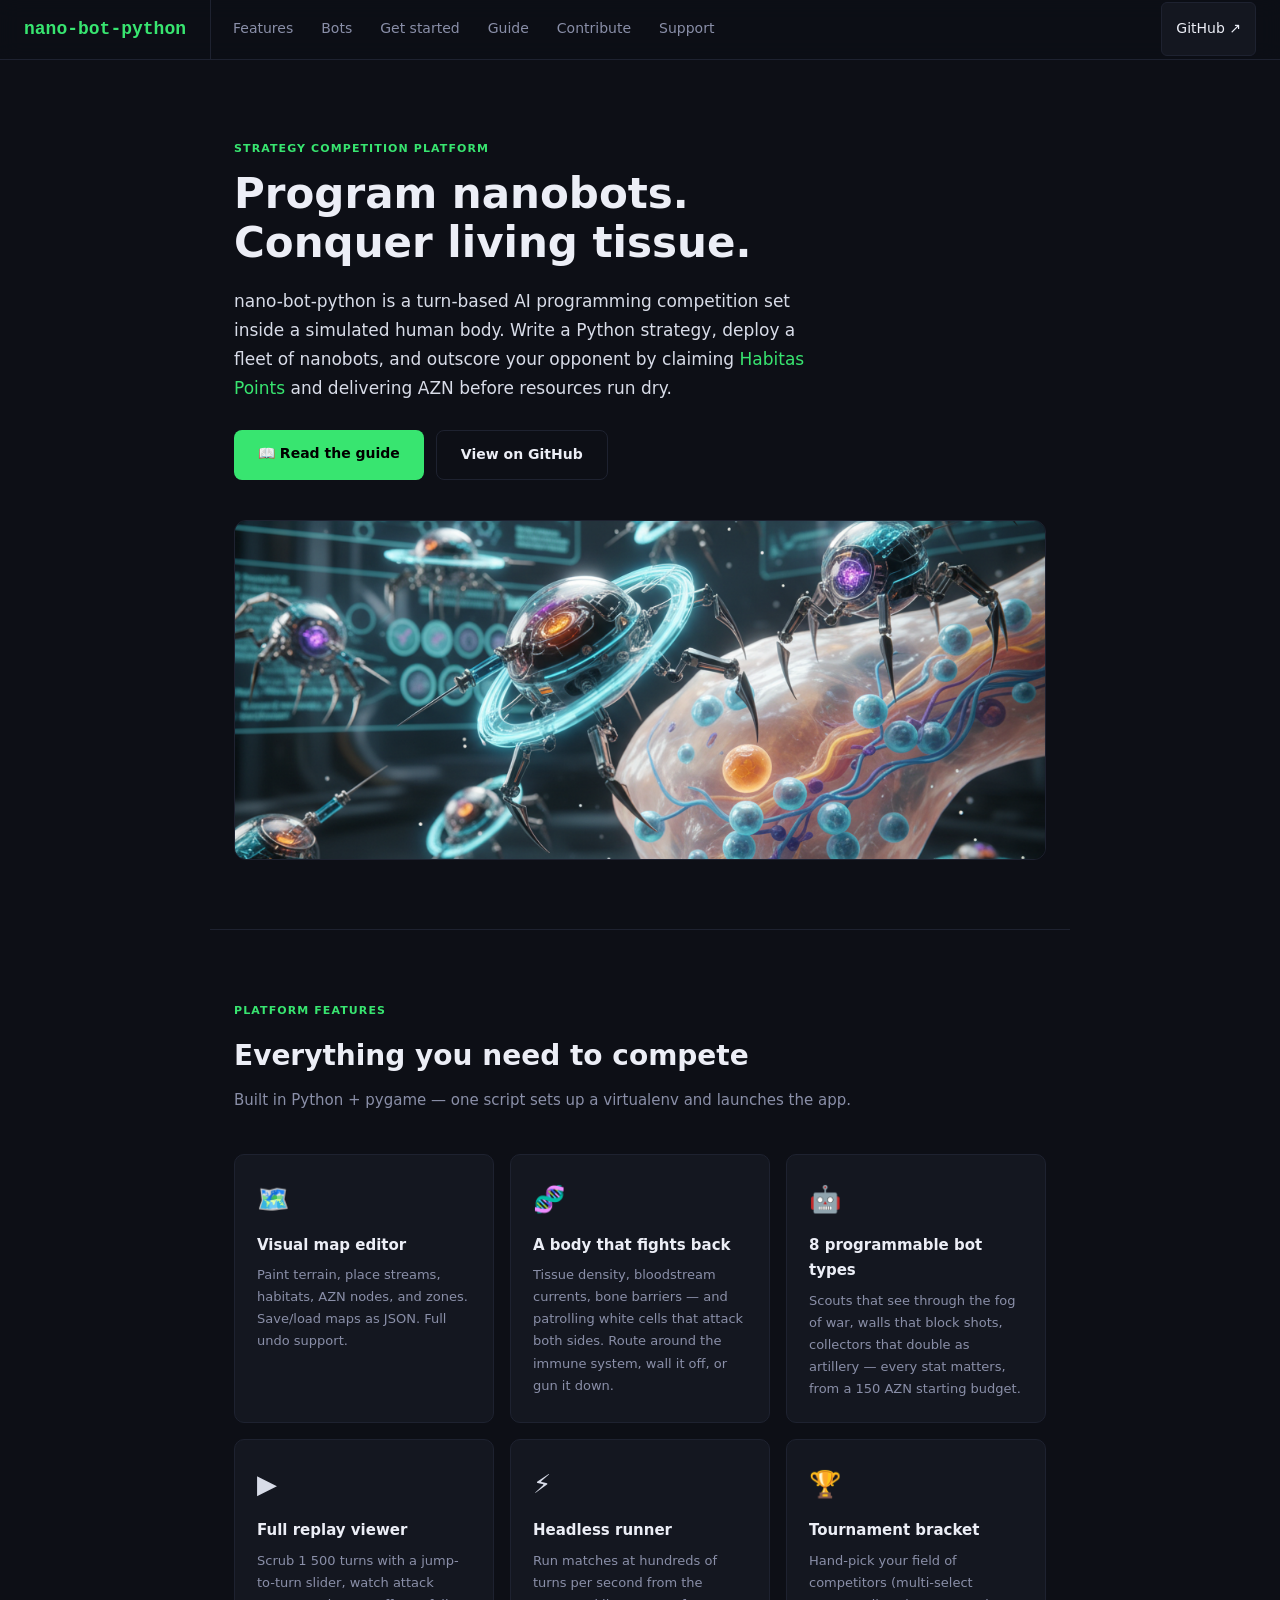
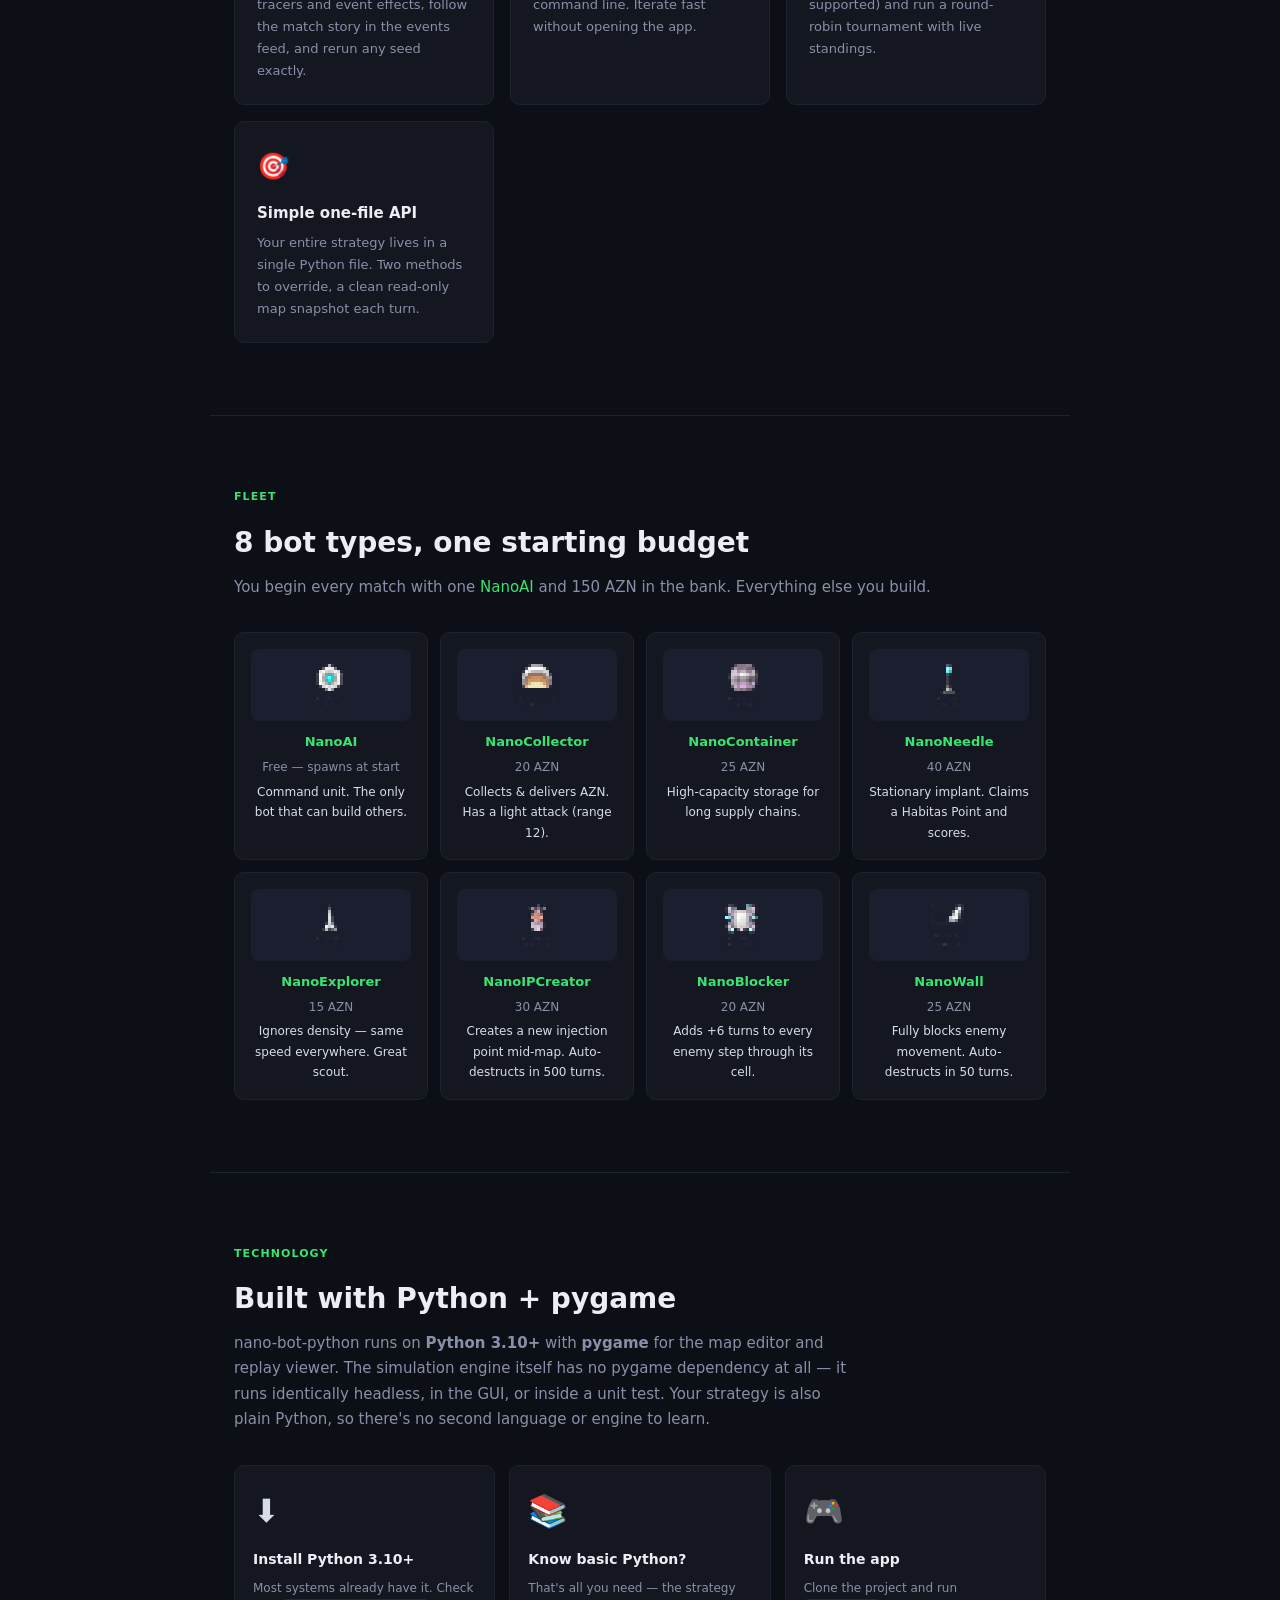
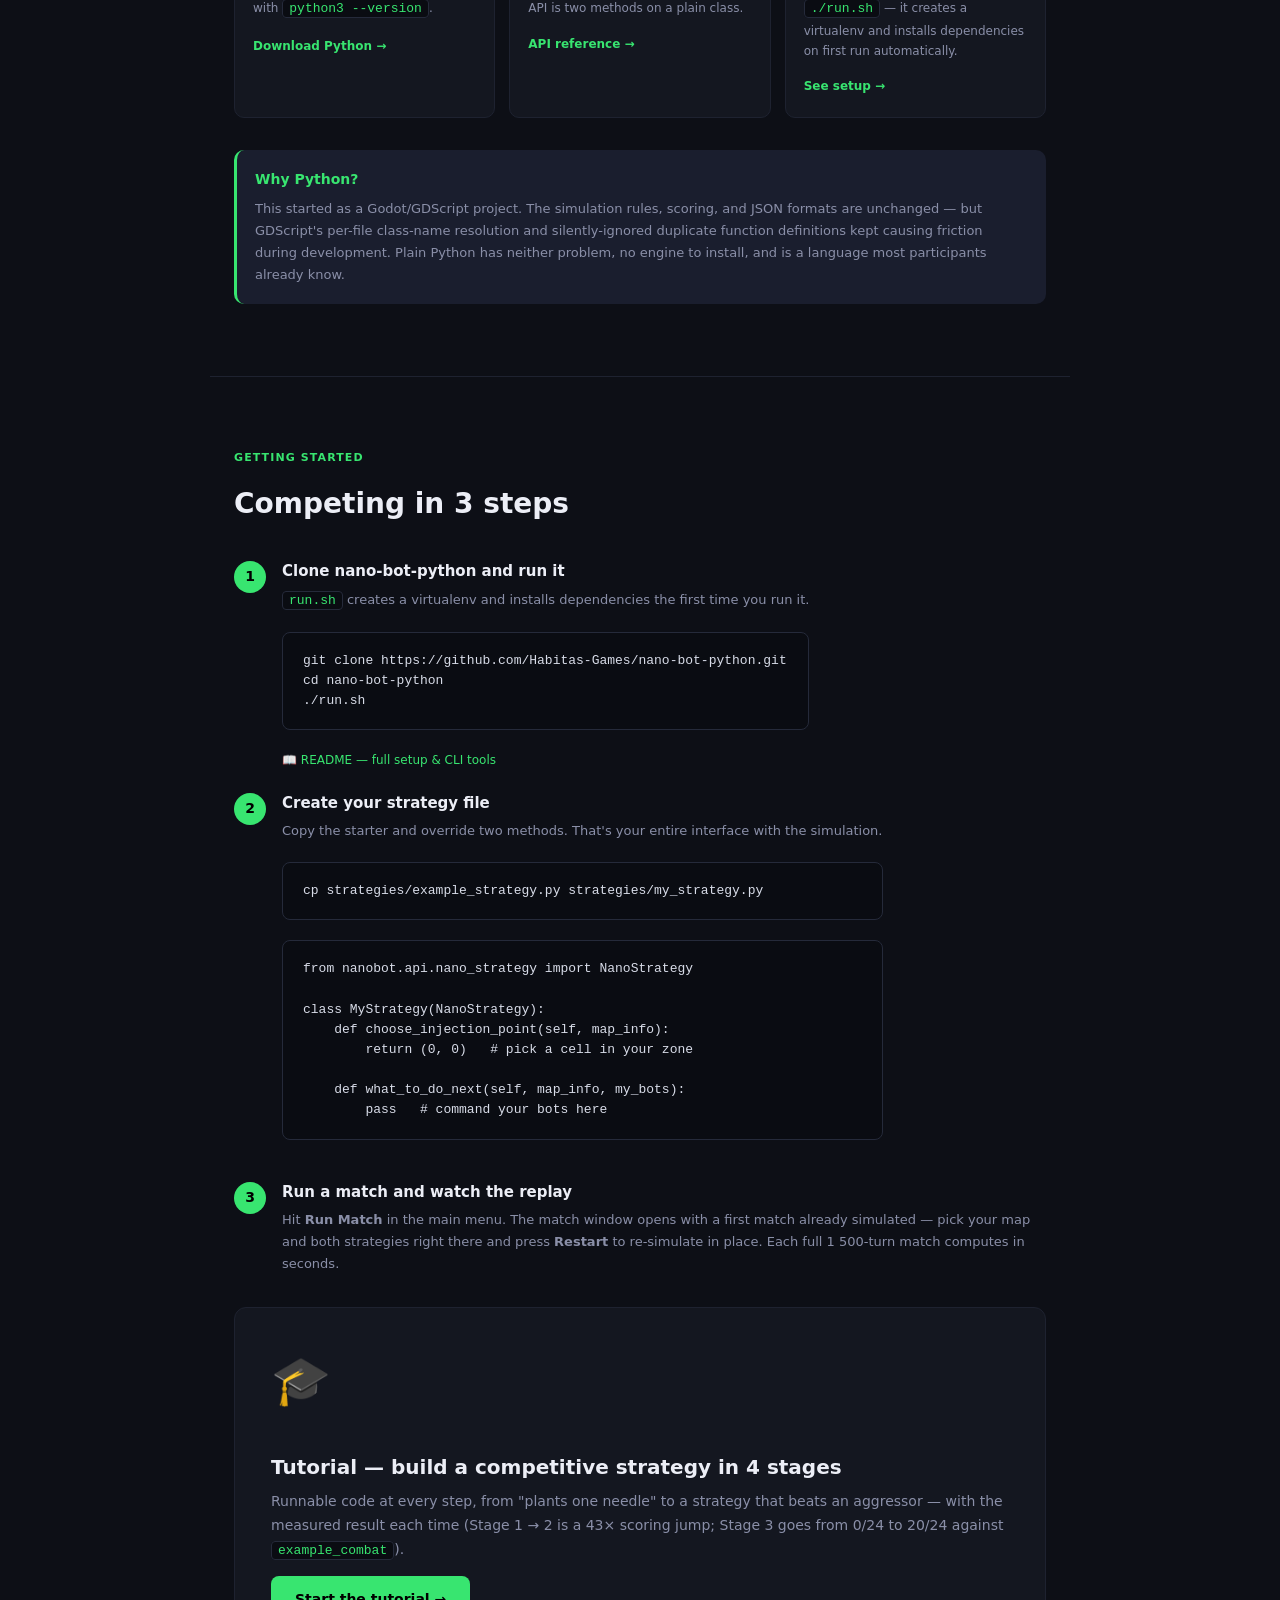
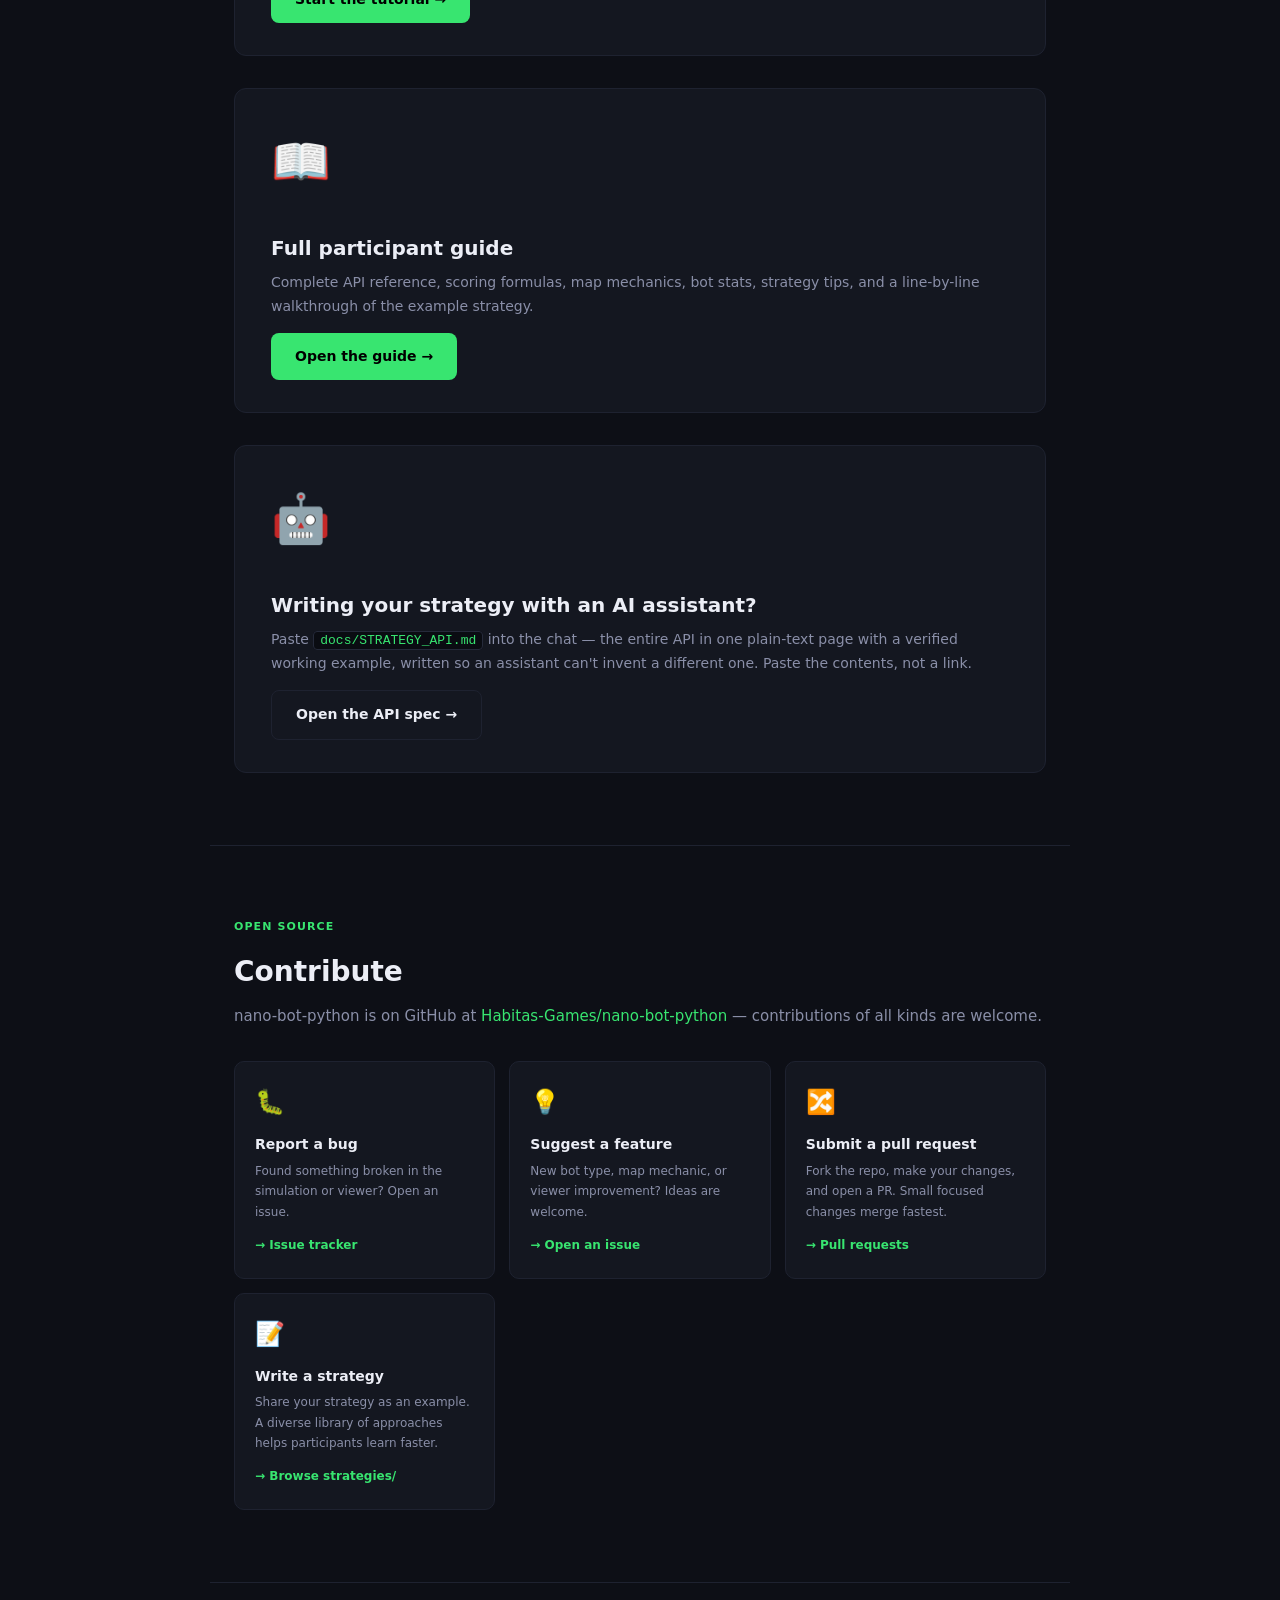
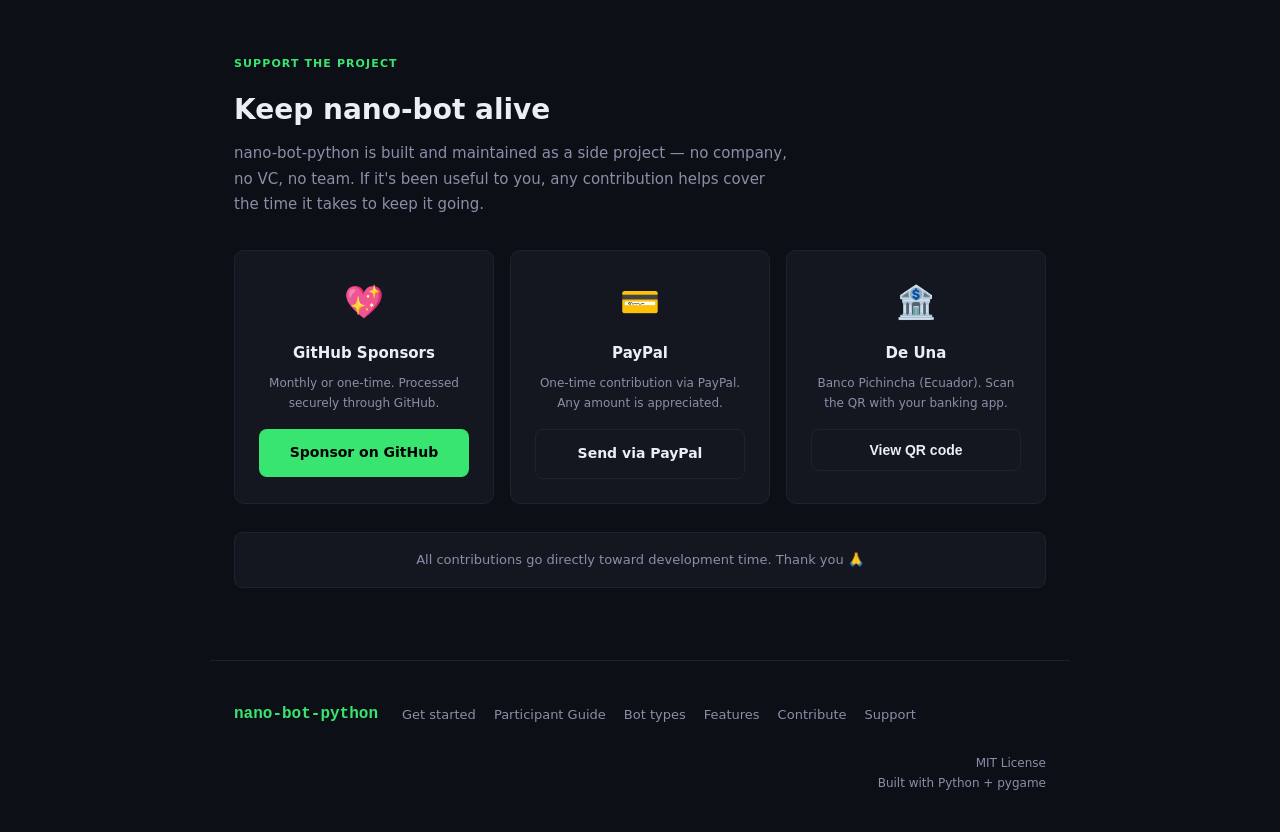
==== index.html @ 56a9a1f3 "v0.0.29: add a verified 4-stage tutorial; fix stale and missing documentation Added docs/TUTORIAL.md" ====
<!DOCTYPE html>
<html lang="en">
<head>
<meta charset="UTF-8">
<meta name="viewport" content="width=device-width, initial-scale=1.0">
<title>nano-bot-python — Nanobot Strategy Competition Platform</title>
<style>
  :root {
    --bg:      #0d0f16;
    --surface: #141720;
    --surface2:#1a1e2e;
    --border:  #1e2230;
    --accent:  #38e570;
    --accent2: #407fff;
    --red:     #ff4d40;
    --gold:    #ffd91a;
    --muted:   #8a8fa8;
    --text:    #d8dce8;
    --heading: #eceef6;
  }

  * { box-sizing: border-box; margin: 0; padding: 0; }

  body {
    font-family: "Segoe UI", system-ui, sans-serif;
    background: var(--bg);
    color: var(--text);
    line-height: 1.7;
    font-size: 15px;
  }

  a { color: var(--accent); text-decoration: none; }
  a:hover { text-decoration: underline; }

  /* ── nav ── */
  nav {
    position: sticky; top: 0; z-index: 100;
    background: rgba(13,15,22,.92);
    backdrop-filter: blur(10px);
    border-bottom: 1px solid var(--border);
    padding: 0 24px;
    display: flex; align-items: center; gap: 0;
  }
  .nav-logo {
    font-family: monospace; font-size: 18px; font-weight: 700;
    color: var(--accent); padding: 14px 24px 14px 0;
    margin-right: 8px; border-right: 1px solid var(--border);
    flex-shrink: 0;
  }
  .nav-links {
    display: flex; align-items: center; gap: 0; flex: 1; flex-wrap: wrap;
  }
  .nav-links a {
    color: var(--muted); font-size: 14px; padding: 14px 14px;
    transition: color .15s;
  }
  .nav-links a:hover { color: var(--heading); text-decoration: none; }
  .nav-gh {
    margin-left: auto;
    background: var(--surface); border: 1px solid var(--border);
    border-radius: 6px; padding: 6px 14px; font-size: 13px;
    color: var(--heading) !important;
    display: flex; align-items: center; gap: 6px;
  }
  .nav-gh:hover { border-color: var(--accent) !important; text-decoration: none !important; }

  /* ── sections ── */
  section { max-width: 860px; margin: 0 auto; padding: 72px 24px; }
  section + section { border-top: 1px solid var(--border); }

  h1 { font-size: 42px; font-weight: 800; line-height: 1.15; color: var(--heading); margin-bottom: 20px; }
  h2 { font-size: 28px; font-weight: 700; color: var(--heading); margin-bottom: 8px; }
  h3 { font-size: 17px; font-weight: 600; color: var(--heading); margin-bottom: 8px; }
  p  { margin-bottom: 14px; color: var(--text); }

  .accent { color: var(--accent); }
  .muted  { color: var(--muted); font-size: 13px; }
  .section-label {
    font-size: 11px; font-weight: 700; text-transform: uppercase;
    letter-spacing: .1em; color: var(--accent); margin-bottom: 12px;
  }

  /* ── hero ── */
  #hero { padding-top: 80px; padding-bottom: 60px; }
  #hero img.hero-img {
    width: 100%; border-radius: 12px; margin: 40px 0 0;
    border: 1px solid var(--border);
    max-height: 340px; object-fit: cover; object-position: center 50%;
  }
  .btn-row { display: flex; gap: 12px; flex-wrap: wrap; margin-top: 28px; }
  .btn {
    display: inline-block; padding: 12px 24px; border-radius: 8px;
    font-size: 14px; font-weight: 600; cursor: pointer; transition: opacity .15s;
    border: none;
  }
  .btn:hover { opacity: .85; text-decoration: none; }
  .btn-primary { background: var(--accent); color: #000; }
  .btn-secondary {
    background: transparent; color: var(--heading);
    border: 1px solid var(--border);
  }
  .btn-secondary:hover { border-color: var(--accent); }
  .btn-disabled {
    background: transparent; color: var(--muted);
    border: 1px solid var(--border); cursor: default;
  }
  .btn-disabled:hover { opacity: 1; }

  /* ── features ── */
  .feature-grid {
    display: grid;
    grid-template-columns: repeat(auto-fill, minmax(240px, 1fr));
    gap: 16px; margin-top: 40px;
  }
  .feature-card {
    background: var(--surface); border: 1px solid var(--border);
    border-radius: 10px; padding: 22px;
  }
  .feature-card .icon { font-size: 26px; margin-bottom: 12px; }
  .feature-card h3 { font-size: 15px; margin-bottom: 6px; }
  .feature-card p { font-size: 13px; color: var(--muted); margin: 0; }

  /* ── bots ── */
  .bot-grid {
    display: grid;
    grid-template-columns: repeat(auto-fill, minmax(180px, 1fr));
    gap: 12px; margin-top: 32px;
  }
  .bot-card {
    background: var(--surface); border: 1px solid var(--border);
    border-radius: 10px; padding: 16px; text-align: center;
  }
  .bot-card .sprite-bg {
    background: var(--surface2); border-radius: 8px;
    padding: 12px; margin-bottom: 10px;
    display: flex; align-items: center; justify-content: center;
  }
  .bot-card .sprite-bg img {
    image-rendering: pixelated; image-rendering: crisp-edges;
    width: 48px; height: 48px;
  }
  .bot-card h4 { font-size: 13px; color: var(--accent); margin-bottom: 4px; }
  .bot-card .cost { font-size: 12px; color: var(--muted); }
  .bot-card .role { font-size: 12px; color: var(--text); margin-top: 4px; }

  /* ── getting started ── */
  .steps { display: flex; flex-direction: column; gap: 20px; margin-top: 32px; }
  .step-row { display: flex; gap: 16px; align-items: flex-start; }
  .step-num {
    width: 32px; height: 32px; border-radius: 50%;
    background: var(--accent); color: #000;
    font-weight: 800; font-size: 14px;
    display: flex; align-items: center; justify-content: center;
    flex-shrink: 0; margin-top: 2px;
  }
  .step-body h3 { font-size: 15px; margin-bottom: 4px; }
  .step-body p  { font-size: 13px; color: var(--muted); margin: 0; }

  pre {
    background: #0a0c12; border: 1px solid #252a3a; border-radius: 8px;
    padding: 18px 20px; overflow-x: auto; margin: 20px 0;
    font-family: "Cascadia Code", "Fira Code", monospace; font-size: 13px;
    line-height: 1.55; color: var(--text);
  }
  code {
    font-family: "Cascadia Code", "Fira Code", monospace; font-size: 13px;
    background: #0a0c12; border: 1px solid #252a3a; border-radius: 4px;
    padding: 1px 6px; color: var(--accent);
  }

  /* ── guide callout ── */
  .guide-box {
    background: var(--surface); border: 1px solid var(--border);
    border-radius: 12px; padding: 32px 36px;
    display: flex; align-items: center; gap: 28px; margin-top: 32px;
    flex-wrap: wrap;
  }
  .guide-box .guide-icon { font-size: 48px; flex-shrink: 0; }
  .guide-box h3 { font-size: 20px; margin-bottom: 6px; }
  .guide-box p  { font-size: 14px; color: var(--muted); margin: 0 0 14px; }

  /* ── contribute ── */
  .contrib-grid {
    display: grid;
    grid-template-columns: repeat(auto-fill, minmax(200px, 1fr));
    gap: 14px; margin-top: 32px;
  }
  .contrib-card {
    background: var(--surface); border: 1px solid var(--border);
    border-radius: 10px; padding: 20px;
  }
  .contrib-card .icon { font-size: 24px; margin-bottom: 10px; }
  .contrib-card h3 { font-size: 14px; margin-bottom: 4px; }
  .contrib-card p  { font-size: 12px; color: var(--muted); margin: 0 0 10px; }
  .contrib-card a, .contrib-card span.soon  { font-size: 12px; font-weight: 600; }
  .contrib-card span.soon { color: var(--muted); font-weight: 400; font-style: italic; }

  /* ── support ── */
  .support-grid {
    display: grid;
    grid-template-columns: repeat(auto-fill, minmax(220px, 1fr));
    gap: 16px; margin-top: 32px;
  }
  .support-card {
    background: var(--surface); border: 1px solid var(--border);
    border-radius: 10px; padding: 24px; text-align: center;
  }
  .support-card .icon { font-size: 32px; margin-bottom: 12px; }
  .support-card h3 { font-size: 15px; margin-bottom: 6px; }
  .support-card p  { font-size: 12px; color: var(--muted); margin: 0 0 16px; }
  .support-card .btn { width: 100%; text-align: center; display: block; }
  .support-note {
    margin-top: 28px; padding: 16px 20px;
    background: var(--surface); border-radius: 8px; border: 1px solid var(--border);
    font-size: 13px; color: var(--muted); text-align: center;
  }

  /* ── modal ── */
  .modal {
    display: none; position: fixed; z-index: 1000;
    left: 0; top: 0; width: 100%; height: 100%;
    background-color: rgba(0, 0, 0, 0.7);
  }
  .modal.active { display: flex; align-items: center; justify-content: center; }
  .modal-content {
    background: var(--surface); border: 1px solid var(--border);
    border-radius: 12px; padding: 32px; text-align: center;
    max-width: 320px; box-shadow: 0 8px 32px rgba(0,0,0,.6);
  }
  .modal-header { font-size: 16px; font-weight: 700; color: var(--heading); margin-bottom: 18px; }
  .modal-qr {
    background: #fff; border-radius: 10px; padding: 16px;
    margin: 20px 0; display: inline-block;
  }
  .modal-qr img {
    width: 200px; height: 200px;
    image-rendering: pixelated; image-rendering: crisp-edges;
  }
  .modal-text { font-size: 13px; color: var(--text); margin: 16px 0; line-height: 1.6; }
  .modal-close {
    background: transparent; border: 1px solid var(--border);
    color: var(--text); padding: 8px 16px; border-radius: 6px;
    cursor: pointer; font-size: 12px; margin-top: 16px;
    transition: all .15s;
  }
  .modal-close:hover { border-color: var(--accent); color: var(--accent); }

  /* ── footer ── */
  footer {
    border-top: 1px solid var(--border);
    padding: 40px 24px;
    max-width: 860px; margin: 0 auto;
    display: flex; flex-wrap: wrap; gap: 24px; align-items: center;
  }
  .footer-logo { font-family: monospace; font-size: 16px; color: var(--accent); font-weight: 700; }
  .footer-links { display: flex; flex-wrap: wrap; gap: 6px 18px; }
  .footer-links a { font-size: 13px; color: var(--muted); }
  .footer-links a:hover { color: var(--heading); text-decoration: none; }
  .footer-right { margin-left: auto; font-size: 12px; color: var(--muted); text-align: right; }

  @media (max-width: 600px) {
    h1 { font-size: 30px; }
    .guide-box { flex-direction: column; }
    .footer-right { margin-left: 0; }
  }
</style>
</head>
<body>

<!-- ── NAV ───────────────────────────────────────────────────────────────── -->
<nav>
  <div class="nav-logo">nano-bot-python</div>
  <div class="nav-links">
    <a href="#features">Features</a>
    <a href="#bots">Bots</a>
    <a href="#start">Get started</a>
    <a href="docs/participant_guide.html">Guide</a>
    <a href="#contribute">Contribute</a>
    <a href="#support">Support</a>
    <a href="https://github.com/Habitas-Games/nano-bot-python" class="nav-gh">GitHub ↗</a>
  </div>
</nav>

<!-- ── HERO ──────────────────────────────────────────────────────────────── -->
<section id="hero">
  <div class="section-label">Strategy competition platform</div>
  <h1>Program nanobots.<br>Conquer living tissue.</h1>
  <p style="font-size:17px; max-width:580px">
    nano-bot-python is a turn-based AI programming competition set inside a simulated human body.
    Write a Python strategy, deploy a fleet of nanobots, and outscore your opponent by
    claiming <span class="accent">Habitas Points</span> and delivering AZN before resources run dry.
  </p>
  <div class="btn-row">
    <a href="docs/participant_guide.html" class="btn btn-primary">📖 Read the guide</a>
    <a href="https://github.com/Habitas-Games/nano-bot-python" class="btn btn-secondary">View on GitHub</a>
  </div>
  <img src="assets/cover.png" alt="Nanobots navigating living tissue" class="hero-img">
</section>

<!-- ── FEATURES ──────────────────────────────────────────────────────────── -->
<section id="features">
  <div class="section-label">Platform features</div>
  <h2>Everything you need to compete</h2>
  <p style="color:var(--muted)">Built in Python + pygame — one script sets up a virtualenv and launches the app.</p>

  <div class="feature-grid">
    <div class="feature-card">
      <div class="icon">🗺️</div>
      <h3>Visual map editor</h3>
      <p>Paint terrain, place streams, habitats, AZN nodes, and zones. Save/load maps as JSON. Full undo support.</p>
    </div>
    <div class="feature-card">
      <div class="icon">🧬</div>
      <h3>A body that fights back</h3>
      <p>Tissue density, bloodstream currents, bone barriers — and patrolling white cells that attack both sides. Route around the immune system, wall it off, or gun it down.</p>
    </div>
    <div class="feature-card">
      <div class="icon">🤖</div>
      <h3>8 programmable bot types</h3>
      <p>Scouts that see through the fog of war, walls that block shots, collectors that double as artillery — every stat matters, from a 150 AZN starting budget.</p>
    </div>
    <div class="feature-card">
      <div class="icon">▶️</div>
      <h3>Full replay viewer</h3>
      <p>Scrub 1 500 turns with a jump-to-turn slider, watch attack tracers and event effects, follow the match story in the events feed, and rerun any seed exactly.</p>
    </div>
    <div class="feature-card">
      <div class="icon">⚡</div>
      <h3>Headless runner</h3>
      <p>Run matches at hundreds of turns per second from the command line. Iterate fast without opening the app.</p>
    </div>
    <div class="feature-card">
      <div class="icon">🏆</div>
      <h3>Tournament bracket</h3>
      <p>Hand-pick your field of competitors (multi-select supported) and run a round-robin tournament with live standings.</p>
    </div>
    <div class="feature-card">
      <div class="icon">🎯</div>
      <h3>Simple one-file API</h3>
      <p>Your entire strategy lives in a single Python file. Two methods to override, a clean read-only map snapshot each turn.</p>
    </div>
  </div>
</section>

<!-- ── BOTS ───────────────────────────────────────────────────────────────── -->
<section id="bots">
  <div class="section-label">Fleet</div>
  <h2>8 bot types, one starting budget</h2>
  <p style="color:var(--muted)">
    You begin every match with one <span class="accent">NanoAI</span> and 150 AZN in the bank.
    Everything else you build.
  </p>

  <div class="bot-grid">
    <div class="bot-card">
      <div class="sprite-bg"><img src="assets/bots/bot_nanoai.png" alt="NanoAI"></div>
      <h4>NanoAI</h4>
      <div class="cost">Free — spawns at start</div>
      <div class="role">Command unit. The only bot that can build others.</div>
    </div>
    <div class="bot-card">
      <div class="sprite-bg"><img src="assets/bots/bot_nanocollector.png" alt="NanoCollector"></div>
      <h4>NanoCollector</h4>
      <div class="cost">20 AZN</div>
      <div class="role">Collects &amp; delivers AZN. Has a light attack (range 12).</div>
    </div>
    <div class="bot-card">
      <div class="sprite-bg"><img src="assets/bots/bot_nanocontainer.png" alt="NanoContainer"></div>
      <h4>NanoContainer</h4>
      <div class="cost">25 AZN</div>
      <div class="role">High-capacity storage for long supply chains.</div>
    </div>
    <div class="bot-card">
      <div class="sprite-bg"><img src="assets/bots/bot_nanoneedle.png" alt="NanoNeedle"></div>
      <h4>NanoNeedle</h4>
      <div class="cost">40 AZN</div>
      <div class="role">Stationary implant. Claims a Habitas Point and scores.</div>
    </div>
    <div class="bot-card">
      <div class="sprite-bg"><img src="assets/bots/bot_nanoexplorer.png" alt="NanoExplorer"></div>
      <h4>NanoExplorer</h4>
      <div class="cost">15 AZN</div>
      <div class="role">Ignores density — same speed everywhere. Great scout.</div>
    </div>
    <div class="bot-card">
      <div class="sprite-bg"><img src="assets/bots/bot_nanoipcreator.png" alt="NanoIPCreator"></div>
      <h4>NanoIPCreator</h4>
      <div class="cost">30 AZN</div>
      <div class="role">Creates a new injection point mid-map. Auto-destructs in 500 turns.</div>
    </div>
    <div class="bot-card">
      <div class="sprite-bg"><img src="assets/bots/bot_nanoblocker.png" alt="NanoBlocker"></div>
      <h4>NanoBlocker</h4>
      <div class="cost">20 AZN</div>
      <div class="role">Adds +6 turns to every enemy step through its cell.</div>
    </div>
    <div class="bot-card">
      <div class="sprite-bg"><img src="assets/bots/bot_nanowall.png" alt="NanoWall"></div>
      <h4>NanoWall</h4>
      <div class="cost">25 AZN</div>
      <div class="role">Fully blocks enemy movement. Auto-destructs in 50 turns.</div>
    </div>
  </div>
</section>

<!-- ── PYTHON ────────────────────────────────────────────────────────────── -->
<section id="python">
  <div class="section-label">Technology</div>
  <h2>Built with Python + pygame</h2>
  <p style="color:var(--muted); max-width:620px">
    nano-bot-python runs on <strong>Python 3.10+</strong> with <strong>pygame</strong> for the
    map editor and replay viewer. The simulation engine itself has no pygame dependency at all —
    it runs identically headless, in the GUI, or inside a unit test. Your strategy is also plain
    Python, so there's no second language or engine to learn.
  </p>

  <div style="display:grid; grid-template-columns:repeat(auto-fill, minmax(200px,1fr)); gap:14px; margin-top:32px;">
    <div style="background:var(--surface); border:1px solid var(--border); border-radius:10px; padding:18px;">
      <div style="font-size:32px; margin-bottom:10px;">⬇️</div>
      <h3 style="font-size:14px; margin-bottom:6px; color:var(--heading);">Install Python 3.10+</h3>
      <p style="font-size:12px; color:var(--muted); margin:0 0 12px;">
        Most systems already have it. Check with <code>python3 --version</code>.
      </p>
      <a href="https://www.python.org/downloads/" style="color:var(--accent); font-size:12px; font-weight:600;">Download Python →</a>
    </div>
    <div style="background:var(--surface); border:1px solid var(--border); border-radius:10px; padding:18px;">
      <div style="font-size:32px; margin-bottom:10px;">📚</div>
      <h3 style="font-size:14px; margin-bottom:6px; color:var(--heading);">Know basic Python?</h3>
      <p style="font-size:12px; color:var(--muted); margin:0 0 12px;">
        That's all you need — the strategy API is two methods on a plain class.
      </p>
      <a href="docs/participant_guide.html#api" style="color:var(--accent); font-size:12px; font-weight:600;">API reference →</a>
    </div>
    <div style="background:var(--surface); border:1px solid var(--border); border-radius:10px; padding:18px;">
      <div style="font-size:32px; margin-bottom:10px;">🎮</div>
      <h3 style="font-size:14px; margin-bottom:6px; color:var(--heading);">Run the app</h3>
      <p style="font-size:12px; color:var(--muted); margin:0 0 12px;">
        Clone the project and run <code>./run.sh</code> — it creates a virtualenv and installs
        dependencies on first run automatically.
      </p>
      <a href="#start" style="color:var(--accent); font-size:12px; font-weight:600;">See setup →</a>
    </div>
  </div>

  <div style="margin-top:32px; padding:18px; background:var(--surface2); border-radius:10px; border-left:3px solid var(--accent);">
    <h3 style="font-size:14px; margin-bottom:6px; color:var(--accent);">Why Python?</h3>
    <p style="font-size:13px; color:var(--muted); margin:0;">
      This started as a Godot/GDScript project. The simulation rules, scoring, and JSON formats
      are unchanged — but GDScript's per-file class-name resolution and silently-ignored duplicate
      function definitions kept causing friction during development. Plain Python has neither
      problem, no engine to install, and is a language most participants already know.
    </p>
  </div>
</section>

<!-- ── GETTING STARTED ───────────────────────────────────────────────────── -->
<section id="start">
  <div class="section-label">Getting started</div>
  <h2>Competing in 3 steps</h2>

  <div class="steps">
    <div class="step-row">
      <div class="step-num">1</div>
      <div class="step-body">
        <h3>Clone nano-bot-python and run it</h3>
        <p><code>run.sh</code> creates a virtualenv and installs dependencies the first time you run it.</p>
        <pre>git clone https://github.com/Habitas-Games/nano-bot-python.git
cd nano-bot-python
./run.sh</pre>
        <p style="font-size:12px; color:var(--muted); margin-top:12px;">
          <a href="README.md" style="color:var(--accent);">📖 README — full setup &amp; CLI tools</a>
        </p>
      </div>
    </div>
    <div class="step-row">
      <div class="step-num">2</div>
      <div class="step-body">
        <h3>Create your strategy file</h3>
        <p>Copy the starter and override two methods. That's your entire interface with the simulation.</p>
        <pre>cp strategies/example_strategy.py strategies/my_strategy.py</pre>
        <pre>from nanobot.api.nano_strategy import NanoStrategy

class MyStrategy(NanoStrategy):
    def choose_injection_point(self, map_info):
        return (0, 0)   # pick a cell in your zone

    def what_to_do_next(self, map_info, my_bots):
        pass   # command your bots here</pre>
      </div>
    </div>
    <div class="step-row">
      <div class="step-num">3</div>
      <div class="step-body">
        <h3>Run a match and watch the replay</h3>
        <p>Hit <strong>Run Match</strong> in the main menu. The match window opens with a first
          match already simulated — pick your map and both strategies right there and press
          <strong>Restart</strong> to re-simulate in place. Each full 1 500-turn match computes
          in seconds.</p>
      </div>
    </div>
  </div>

  <div class="guide-box">
    <div class="guide-icon">🎓</div>
    <div>
      <h3>Tutorial — build a competitive strategy in 4 stages</h3>
      <p>Runnable code at every step, from "plants one needle" to a strategy that beats an
         aggressor — with the measured result each time (Stage&nbsp;1&nbsp;→&nbsp;2 is a 43×
         scoring jump; Stage&nbsp;3 goes from 0/24 to 20/24 against <code>example_combat</code>).</p>
      <a href="docs/TUTORIAL.md" class="btn btn-primary">Start the tutorial →</a>
    </div>
  </div>

  <div class="guide-box">
    <div class="guide-icon">📖</div>
    <div>
      <h3>Full participant guide</h3>
      <p>Complete API reference, scoring formulas, map mechanics, bot stats, strategy tips, and a line-by-line walkthrough of the example strategy.</p>
      <a href="docs/participant_guide.html" class="btn btn-primary">Open the guide →</a>
    </div>
  </div>

  <div class="guide-box">
    <div class="guide-icon">🤖</div>
    <div>
      <h3>Writing your strategy with an AI assistant?</h3>
      <p>Paste <code>docs/STRATEGY_API.md</code> into the chat — the entire API in one
         plain-text page with a verified working example, written so an assistant can't
         invent a different one. Paste the contents, not a link.</p>
      <a href="docs/STRATEGY_API.md" class="btn btn-secondary">Open the API spec →</a>
    </div>
  </div>
</section>

<!-- ── CONTRIBUTE ────────────────────────────────────────────────────────── -->
<section id="contribute">
  <div class="section-label">Open source</div>
  <h2>Contribute</h2>
  <p style="color:var(--muted)">
    nano-bot-python is on GitHub at
    <a href="https://github.com/Habitas-Games/nano-bot-python" style="color:var(--accent);">Habitas-Games/nano-bot-python</a>
    — contributions of all kinds are welcome.
  </p>

  <div class="contrib-grid">
    <div class="contrib-card">
      <div class="icon">🐛</div>
      <h3>Report a bug</h3>
      <p>Found something broken in the simulation or viewer? Open an issue.</p>
      <a href="https://github.com/Habitas-Games/nano-bot-python/issues">→ Issue tracker</a>
    </div>
    <div class="contrib-card">
      <div class="icon">💡</div>
      <h3>Suggest a feature</h3>
      <p>New bot type, map mechanic, or viewer improvement? Ideas are welcome.</p>
      <a href="https://github.com/Habitas-Games/nano-bot-python/issues/new">→ Open an issue</a>
    </div>
    <div class="contrib-card">
      <div class="icon">🔀</div>
      <h3>Submit a pull request</h3>
      <p>Fork the repo, make your changes, and open a PR. Small focused changes merge fastest.</p>
      <a href="https://github.com/Habitas-Games/nano-bot-python/pulls">→ Pull requests</a>
    </div>
    <div class="contrib-card">
      <div class="icon">📝</div>
      <h3>Write a strategy</h3>
      <p>Share your strategy as an example. A diverse library of approaches helps participants learn faster.</p>
      <a href="strategies/">→ Browse strategies/</a>
    </div>
  </div>
</section>

<!-- ── SUPPORT ───────────────────────────────────────────────────────────── -->
<section id="support">
  <div class="section-label">Support the project</div>
  <h2>Keep nano-bot alive</h2>
  <p style="color:var(--muted); max-width:560px">
    nano-bot-python is built and maintained as a side project — no company, no VC, no team.
    If it's been useful to you, any contribution helps cover the time it takes to keep it going.
  </p>

  <div class="support-grid">
    <div class="support-card">
      <div class="icon">💖</div>
      <h3>GitHub Sponsors</h3>
      <p>Monthly or one-time. Processed securely through GitHub.</p>
      <a href="https://github.com/sponsors/mnavas" class="btn btn-primary">Sponsor on GitHub</a>
    </div>
    <div class="support-card">
      <div class="icon">💳</div>
      <h3>PayPal</h3>
      <p>One-time contribution via PayPal. Any amount is appreciated.</p>
      <a href="https://paypal.me/warionv" class="btn btn-secondary">Send via PayPal</a>
    </div>
    <div class="support-card">
      <div class="icon">🏦</div>
      <h3>De Una</h3>
      <p>Banco Pichincha (Ecuador). Scan the QR with your banking app.</p>
      <button onclick="openDeUnaModal()" class="btn btn-secondary">View QR code</button>
    </div>
  </div>

  <div class="support-note">
    All contributions go directly toward development time. Thank you 🙏
  </div>
</section>

<!-- ── FOOTER ────────────────────────────────────────────────────────────── -->
<footer>
  <div class="footer-logo">nano-bot-python</div>
  <div class="footer-links">
    <a href="#start">Get started</a>
    <a href="docs/participant_guide.html">Participant Guide</a>
    <a href="#bots">Bot types</a>
    <a href="#features">Features</a>
    <a href="#contribute">Contribute</a>
    <a href="#support">Support</a>
  </div>
  <div class="footer-right">
    MIT License<br>
    <span style="color:var(--muted)">Built with Python + pygame</span>
  </div>
</footer>

<!-- ── DE UNA MODAL ────────────────────────────────────────────────────────────── -->
<div id="deUnaModal" class="modal">
  <div class="modal-content">
    <div class="modal-header">Pago con De Una</div>
    <div class="modal-qr">
      <img src="assets/deuna_qr.png" alt="De Una QR code">
    </div>
    <div class="modal-text">
      <strong>Escanea el QR con tu app bancaria para enviar tu aporte. ¡Muchas gracias!</strong><br>
      <span style="color:var(--muted); font-size:11px; margin-top:8px; display:block;">(Scan the QR with your banking app to contribute. Thank you!)</span>
    </div>
    <button class="modal-close" onclick="closeDeUnaModal()">Cerrar / Close</button>
  </div>
</div>

<script>
function openDeUnaModal() {
  document.getElementById('deUnaModal').classList.add('active');
}
function closeDeUnaModal() {
  document.getElementById('deUnaModal').classList.remove('active');
}
// Close modal when clicking outside
document.getElementById('deUnaModal').addEventListener('click', function(e) {
  if (e.target === this) {
    closeDeUnaModal();
  }
});
</script>

</body>
</html>
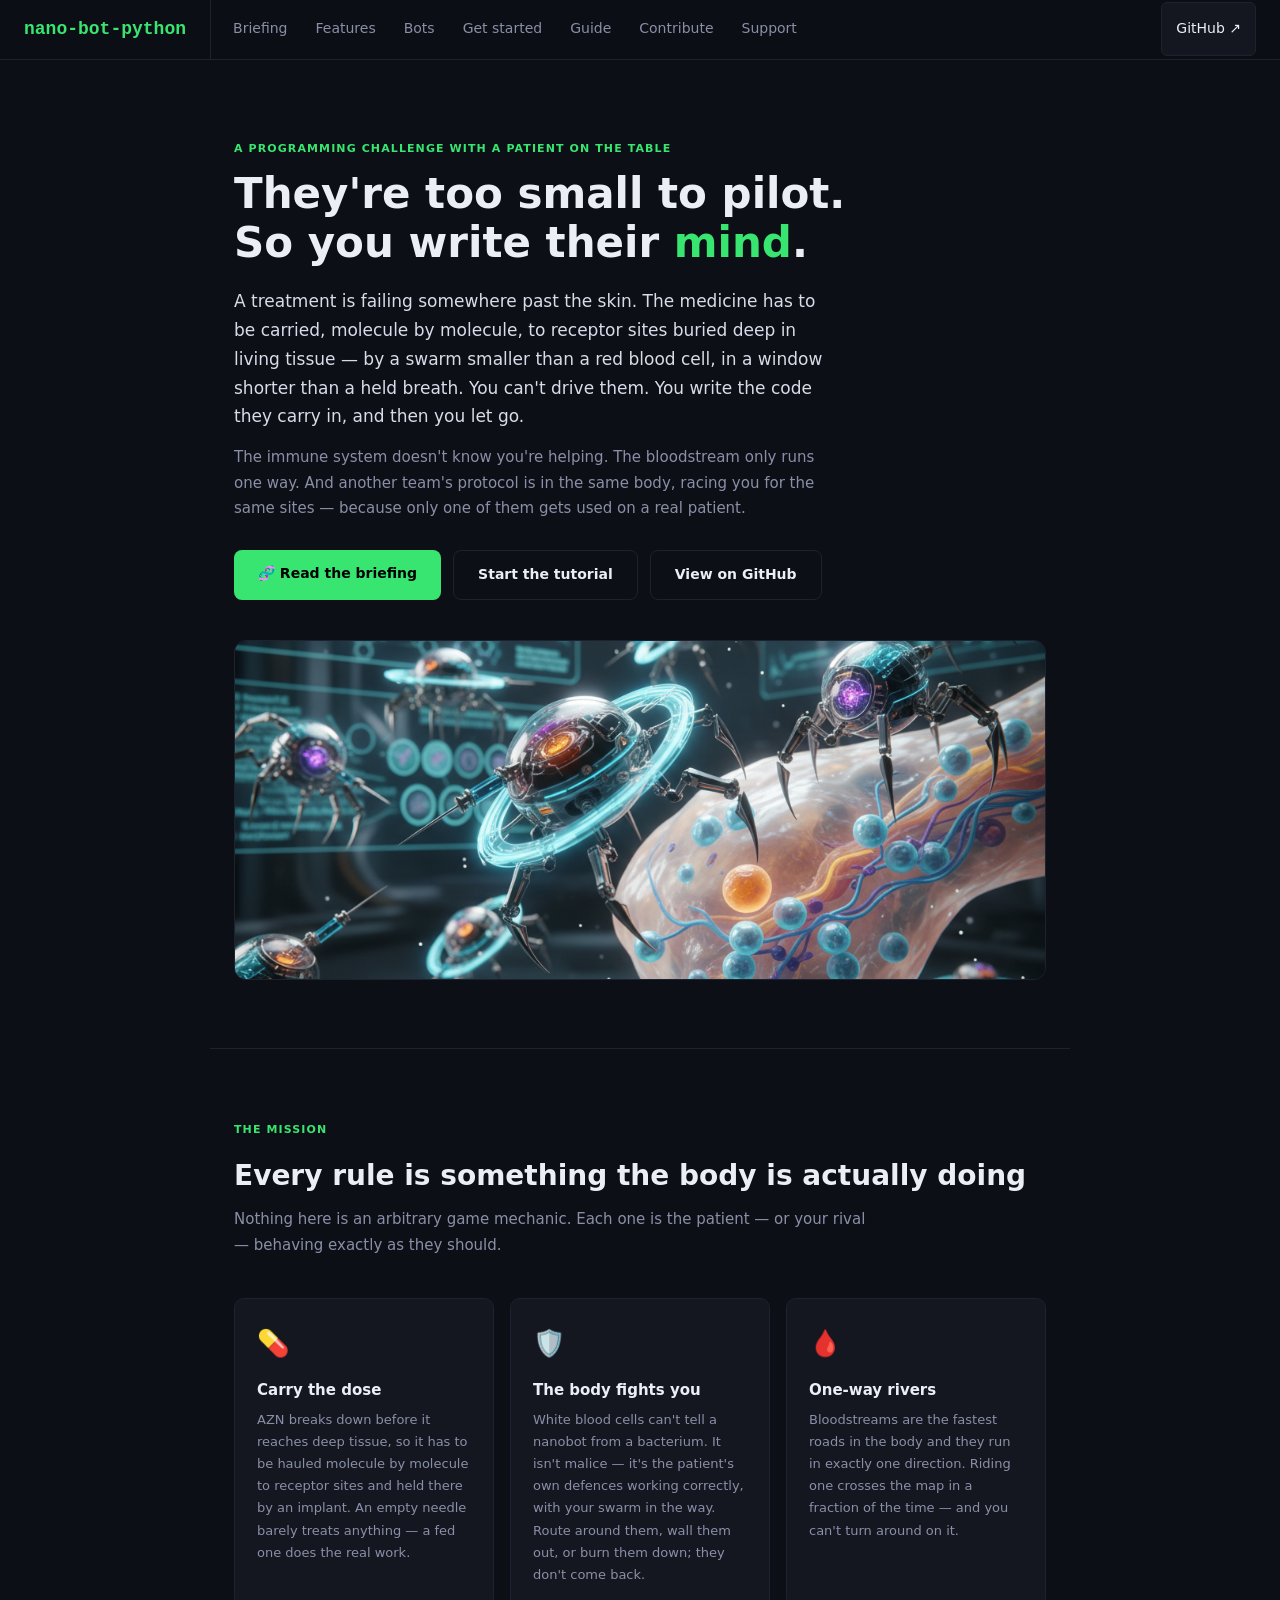
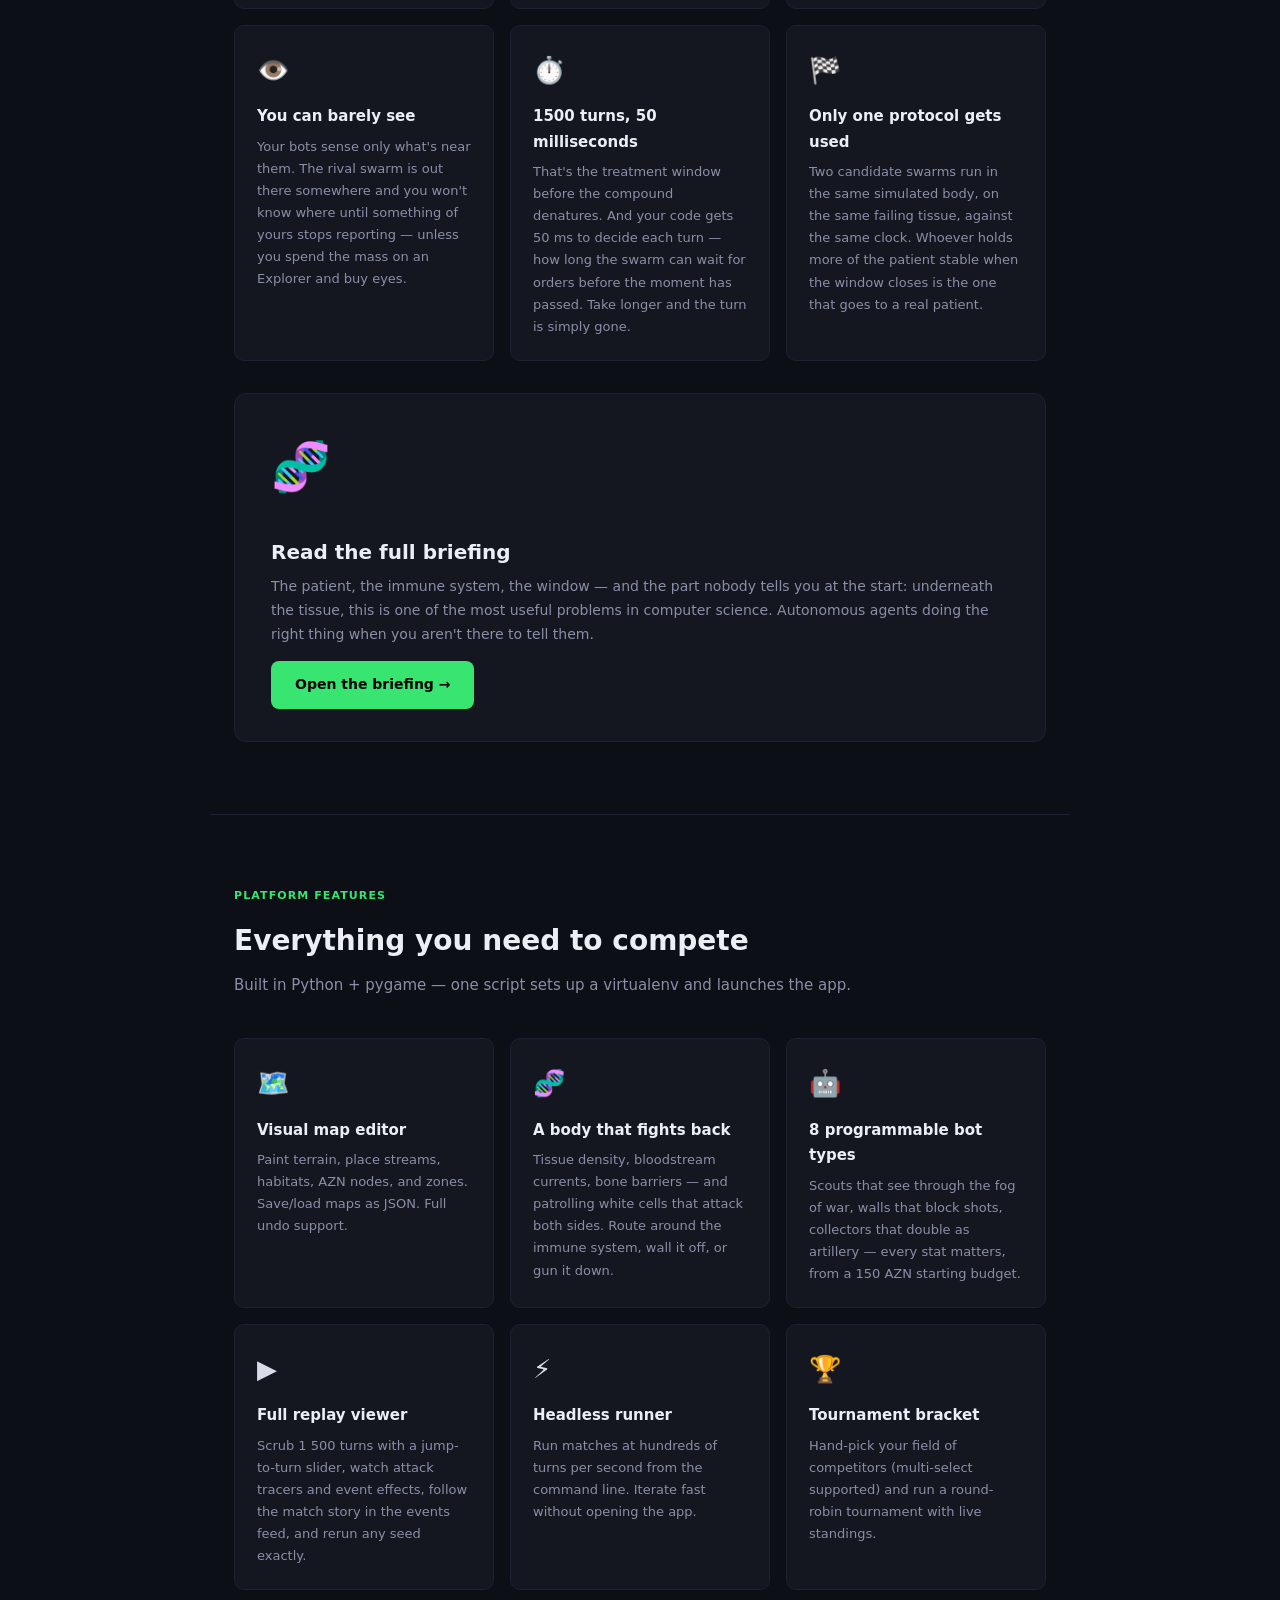
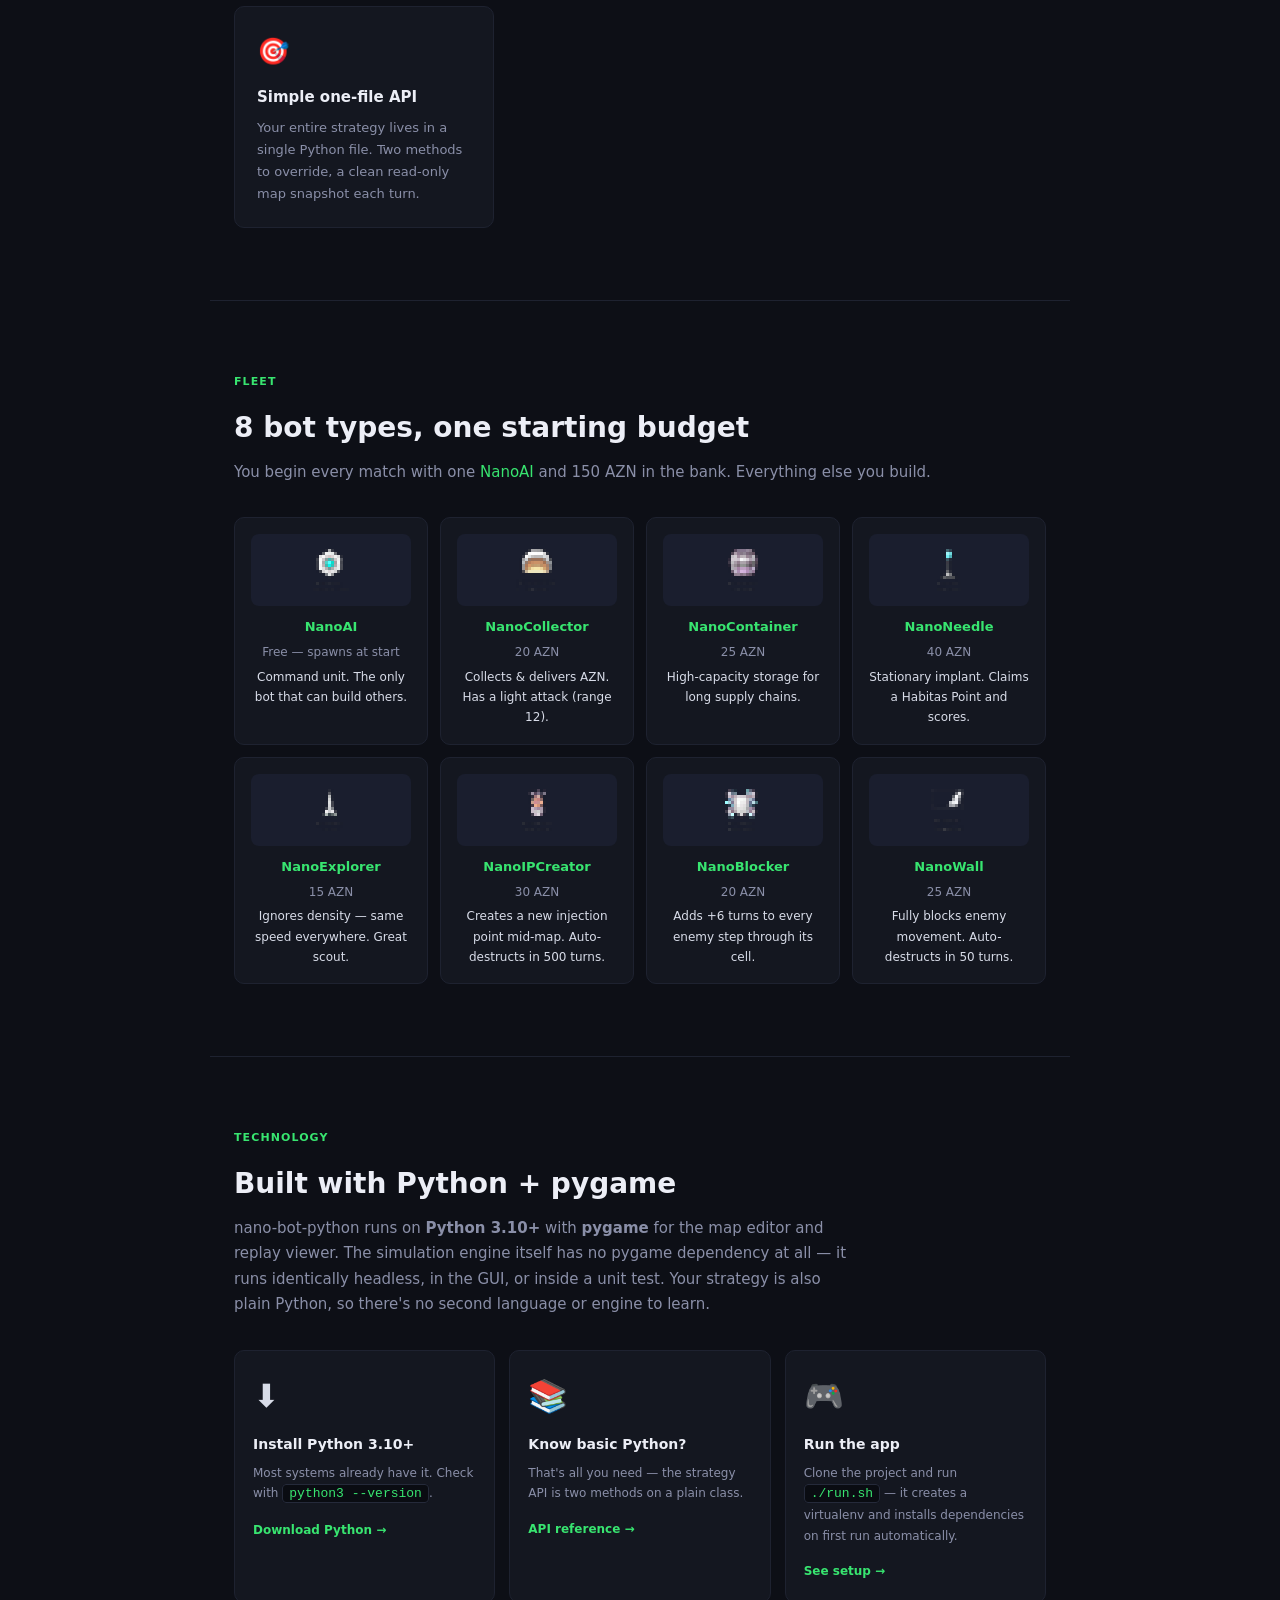
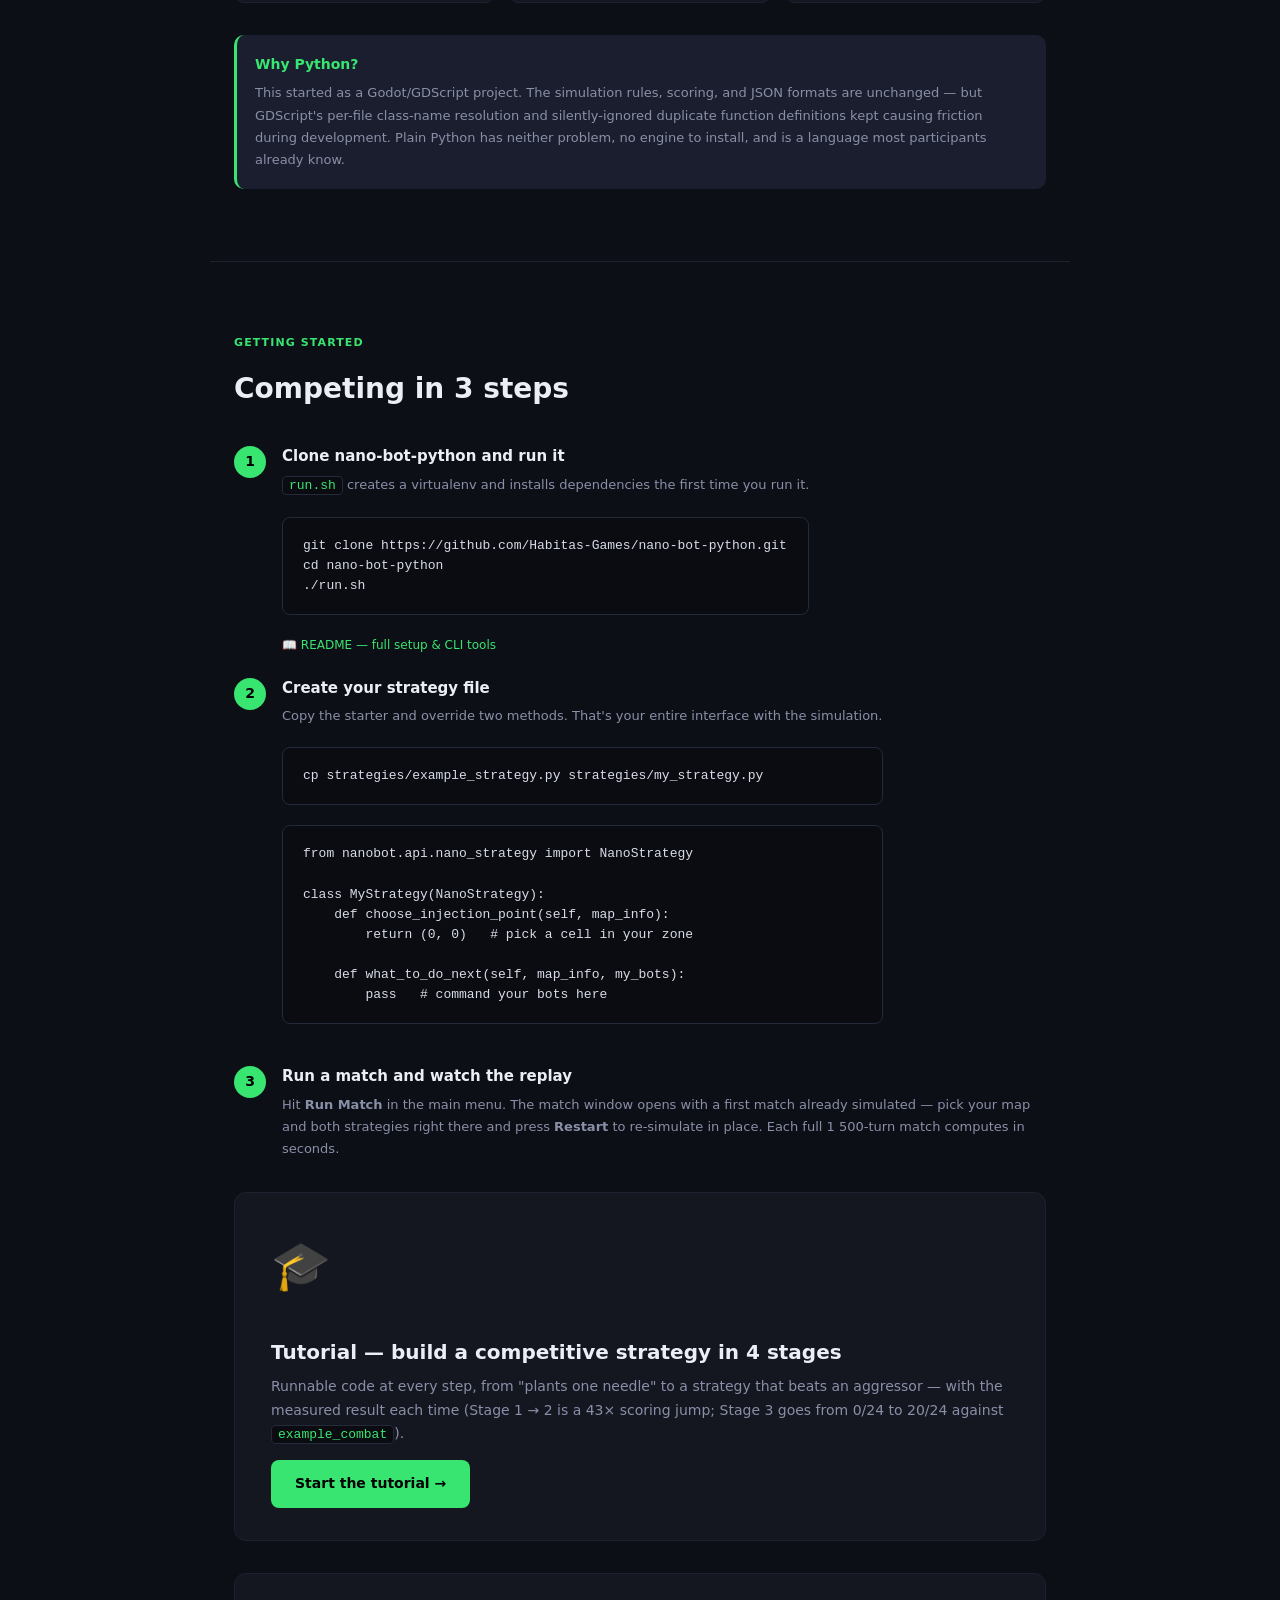
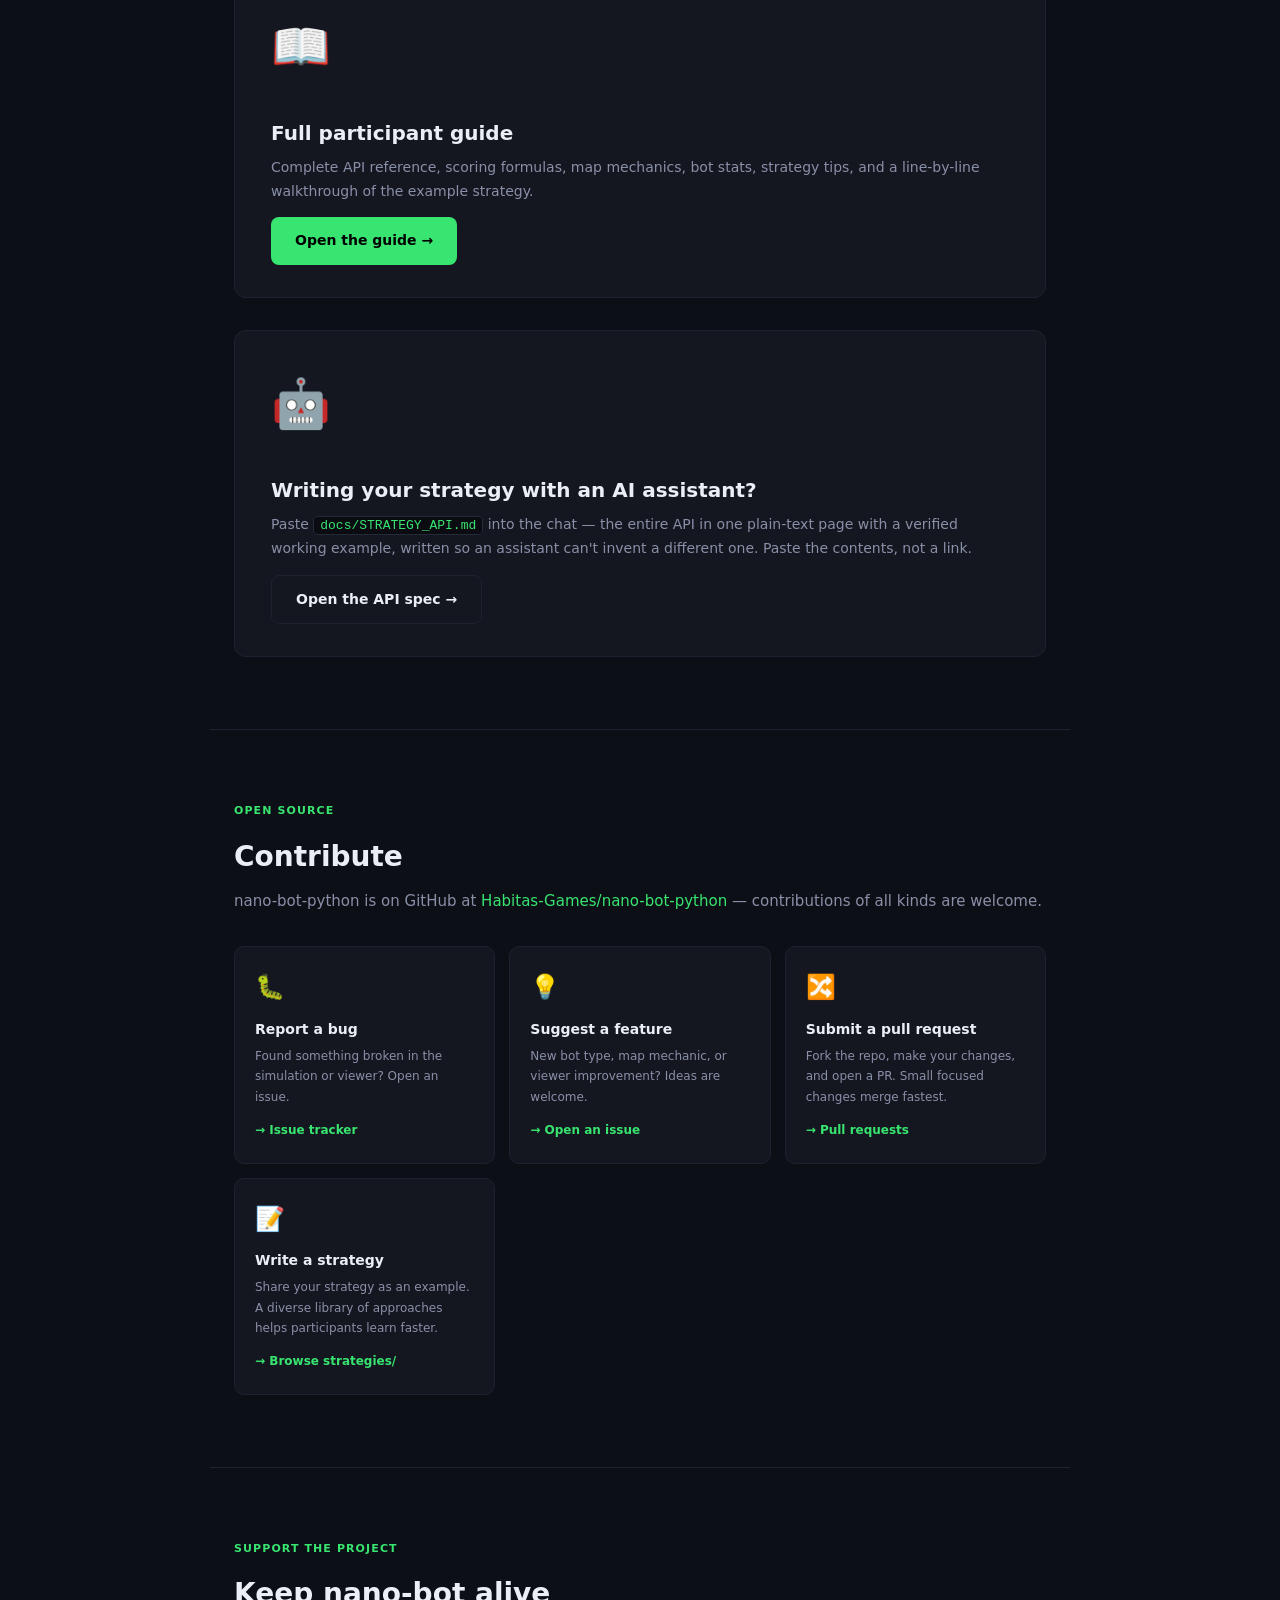
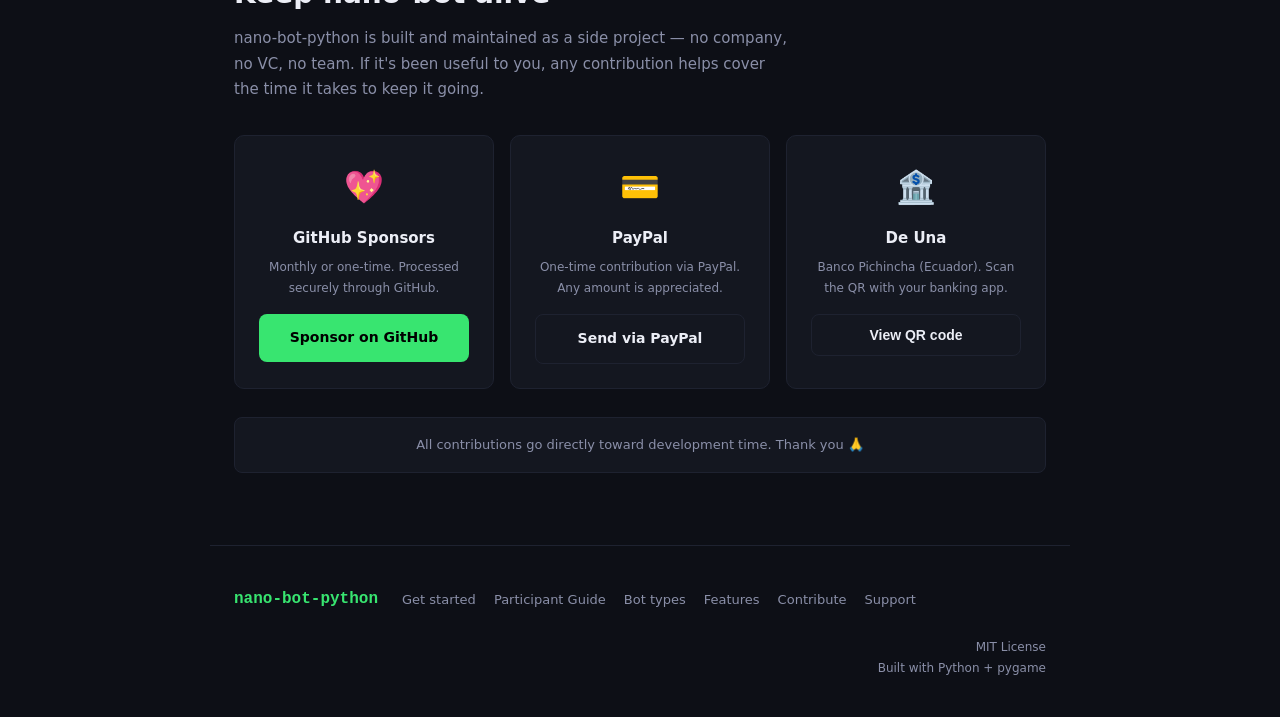
==== commit db60ad2c: "v0.0.30: add lore — 'The Trials' — so the challenge has stakes and a purpose The platform read as a " ====
--- a/index.html
+++ b/index.html
@@ -271,6 +271,7 @@
 <nav>
   <div class="nav-logo">nano-bot-python</div>
   <div class="nav-links">
+    <a href="#briefing">Briefing</a>
     <a href="#features">Features</a>
     <a href="#bots">Bots</a>
     <a href="#start">Get started</a>
@@ -283,18 +284,91 @@
 
 <!-- ── HERO ──────────────────────────────────────────────────────────────── -->
 <section id="hero">
-  <div class="section-label">Strategy competition platform</div>
-  <h1>Program nanobots.<br>Conquer living tissue.</h1>
-  <p style="font-size:17px; max-width:580px">
-    nano-bot-python is a turn-based AI programming competition set inside a simulated human body.
-    Write a Python strategy, deploy a fleet of nanobots, and outscore your opponent by
-    claiming <span class="accent">Habitas Points</span> and delivering AZN before resources run dry.
+  <div class="section-label">A programming challenge with a patient on the table</div>
+  <h1>They're too small to pilot.<br>So you write their <span class="accent">mind</span>.</h1>
+  <p style="font-size:17px; max-width:600px">
+    A treatment is failing somewhere past the skin. The medicine has to be carried,
+    molecule by molecule, to receptor sites buried deep in living tissue — by a swarm
+    smaller than a red blood cell, in a window shorter than a held breath.
+    You can't drive them. You write the code they carry in, and then you let go.
+  </p>
+  <p style="font-size:15px; max-width:600px; color:var(--muted)">
+    The immune system doesn't know you're helping. The bloodstream only runs one way.
+    And another team's protocol is in the same body, racing you for the same sites —
+    because only one of them gets used on a real patient.
   </p>
   <div class="btn-row">
-    <a href="docs/participant_guide.html" class="btn btn-primary">📖 Read the guide</a>
+    <a href="docs/LORE.md" class="btn btn-primary">🧬 Read the briefing</a>
+    <a href="docs/TUTORIAL.md" class="btn btn-secondary">Start the tutorial</a>
     <a href="https://github.com/Habitas-Games/nano-bot-python" class="btn btn-secondary">View on GitHub</a>
   </div>
   <img src="assets/cover.png" alt="Nanobots navigating living tissue" class="hero-img">
+</section>
+
+<!-- ── BRIEFING ──────────────────────────────────────────────────────────── -->
+<section id="briefing">
+  <div class="section-label">The mission</div>
+  <h2>Every rule is something the body is actually doing</h2>
+  <p style="color:var(--muted); max-width:640px">
+    Nothing here is an arbitrary game mechanic. Each one is the patient — or your rival —
+    behaving exactly as they should.
+  </p>
+
+  <div class="feature-grid">
+    <div class="feature-card">
+      <div class="icon">💊</div>
+      <h3>Carry the dose</h3>
+      <p>AZN breaks down before it reaches deep tissue, so it has to be hauled molecule by
+         molecule to receptor sites and held there by an implant. An empty needle barely
+         treats anything — a fed one does the real work.</p>
+    </div>
+    <div class="feature-card">
+      <div class="icon">🛡️</div>
+      <h3>The body fights you</h3>
+      <p>White blood cells can't tell a nanobot from a bacterium. It isn't malice — it's the
+         patient's own defences working correctly, with your swarm in the way. Route around
+         them, wall them out, or burn them down; they don't come back.</p>
+    </div>
+    <div class="feature-card">
+      <div class="icon">🩸</div>
+      <h3>One-way rivers</h3>
+      <p>Bloodstreams are the fastest roads in the body and they run in exactly one
+         direction. Riding one crosses the map in a fraction of the time — and you can't
+         turn around on it.</p>
+    </div>
+    <div class="feature-card">
+      <div class="icon">👁️</div>
+      <h3>You can barely see</h3>
+      <p>Your bots sense only what's near them. The rival swarm is out there somewhere and
+         you won't know where until something of yours stops reporting — unless you spend
+         the mass on an Explorer and buy eyes.</p>
+    </div>
+    <div class="feature-card">
+      <div class="icon">⏱️</div>
+      <h3>1500 turns, 50 milliseconds</h3>
+      <p>That's the treatment window before the compound denatures. And your code gets 50 ms
+         to decide each turn — how long the swarm can wait for orders before the moment has
+         passed. Take longer and the turn is simply gone.</p>
+    </div>
+    <div class="feature-card">
+      <div class="icon">🏁</div>
+      <h3>Only one protocol gets used</h3>
+      <p>Two candidate swarms run in the same simulated body, on the same failing tissue,
+         against the same clock. Whoever holds more of the patient stable when the window
+         closes is the one that goes to a real patient.</p>
+    </div>
+  </div>
+
+  <div class="guide-box" style="margin-top:32px">
+    <div class="guide-icon">🧬</div>
+    <div>
+      <h3>Read the full briefing</h3>
+      <p>The patient, the immune system, the window — and the part nobody tells you at the
+         start: underneath the tissue, this is one of the most useful problems in computer
+         science. Autonomous agents doing the right thing when you aren't there to tell them.</p>
+      <a href="docs/LORE.md" class="btn btn-primary">Open the briefing →</a>
+    </div>
+  </div>
 </section>
 
 <!-- ── FEATURES ──────────────────────────────────────────────────────────── -->
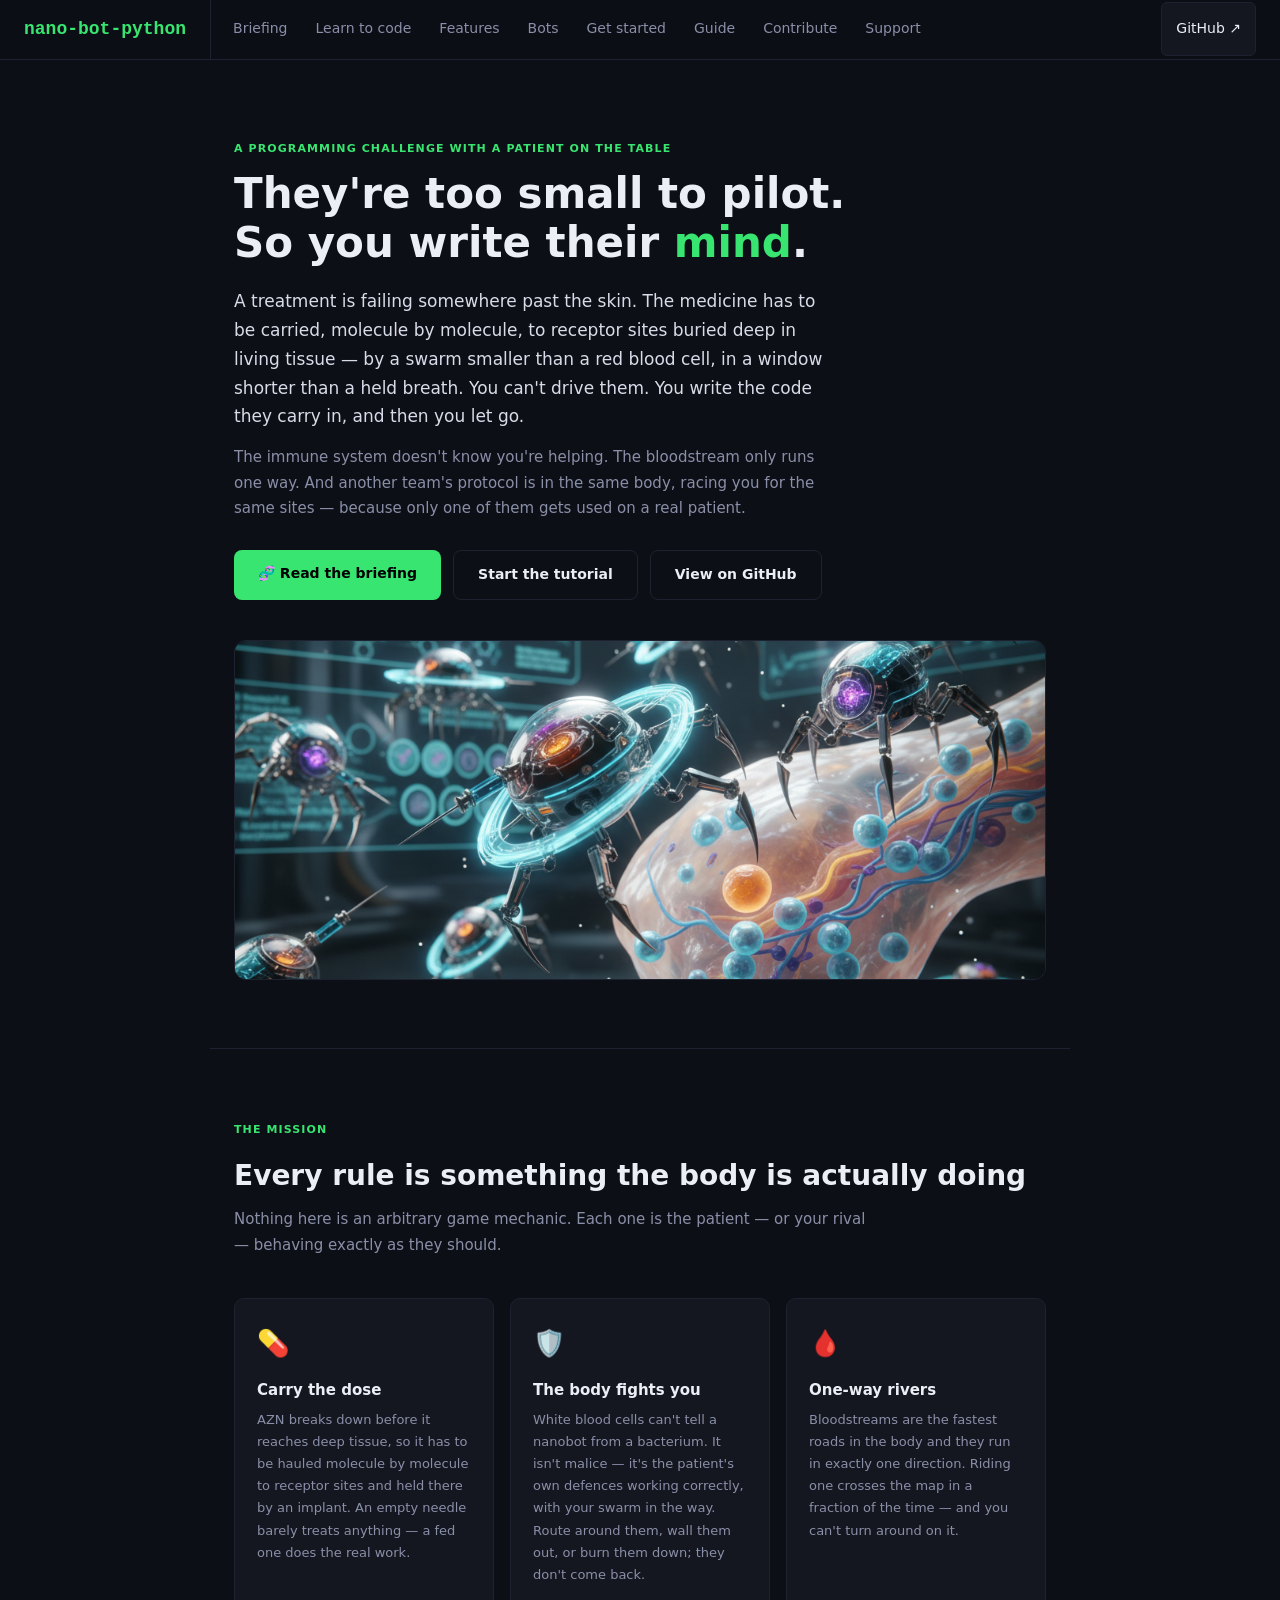
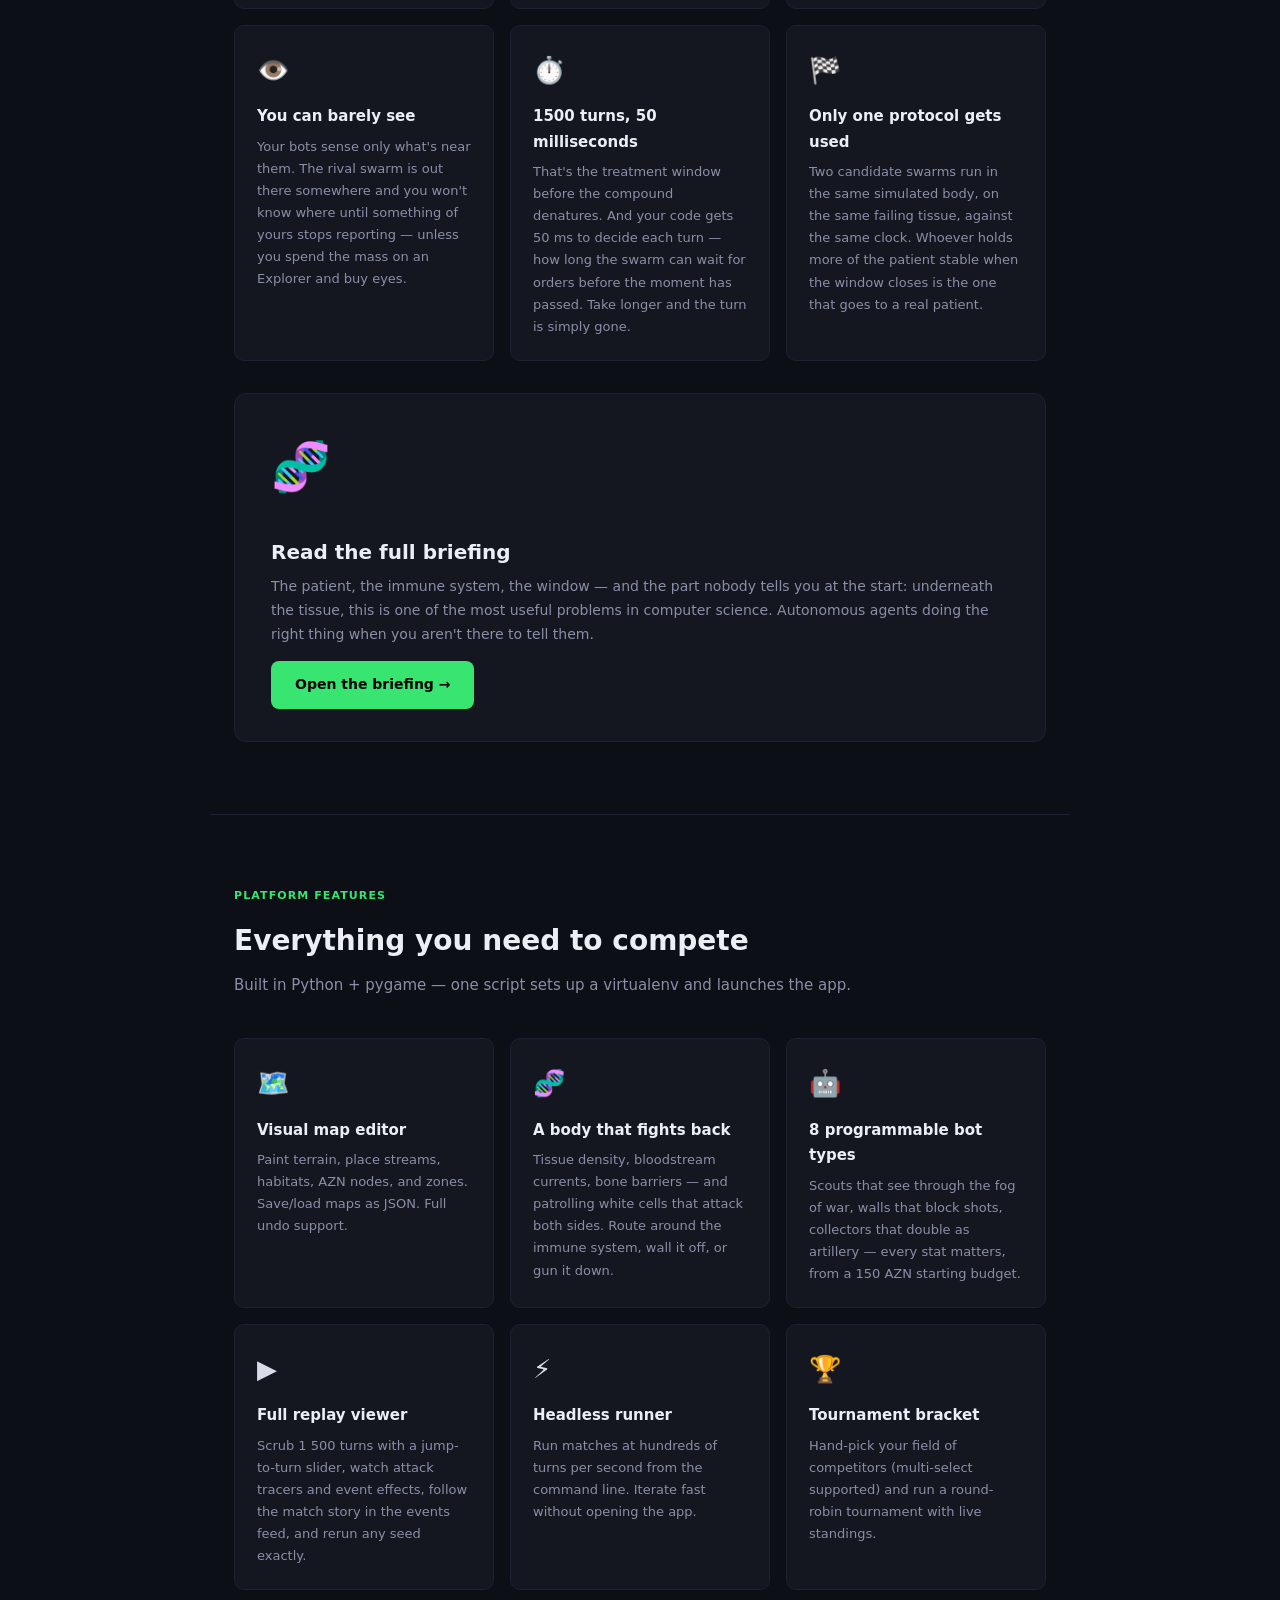
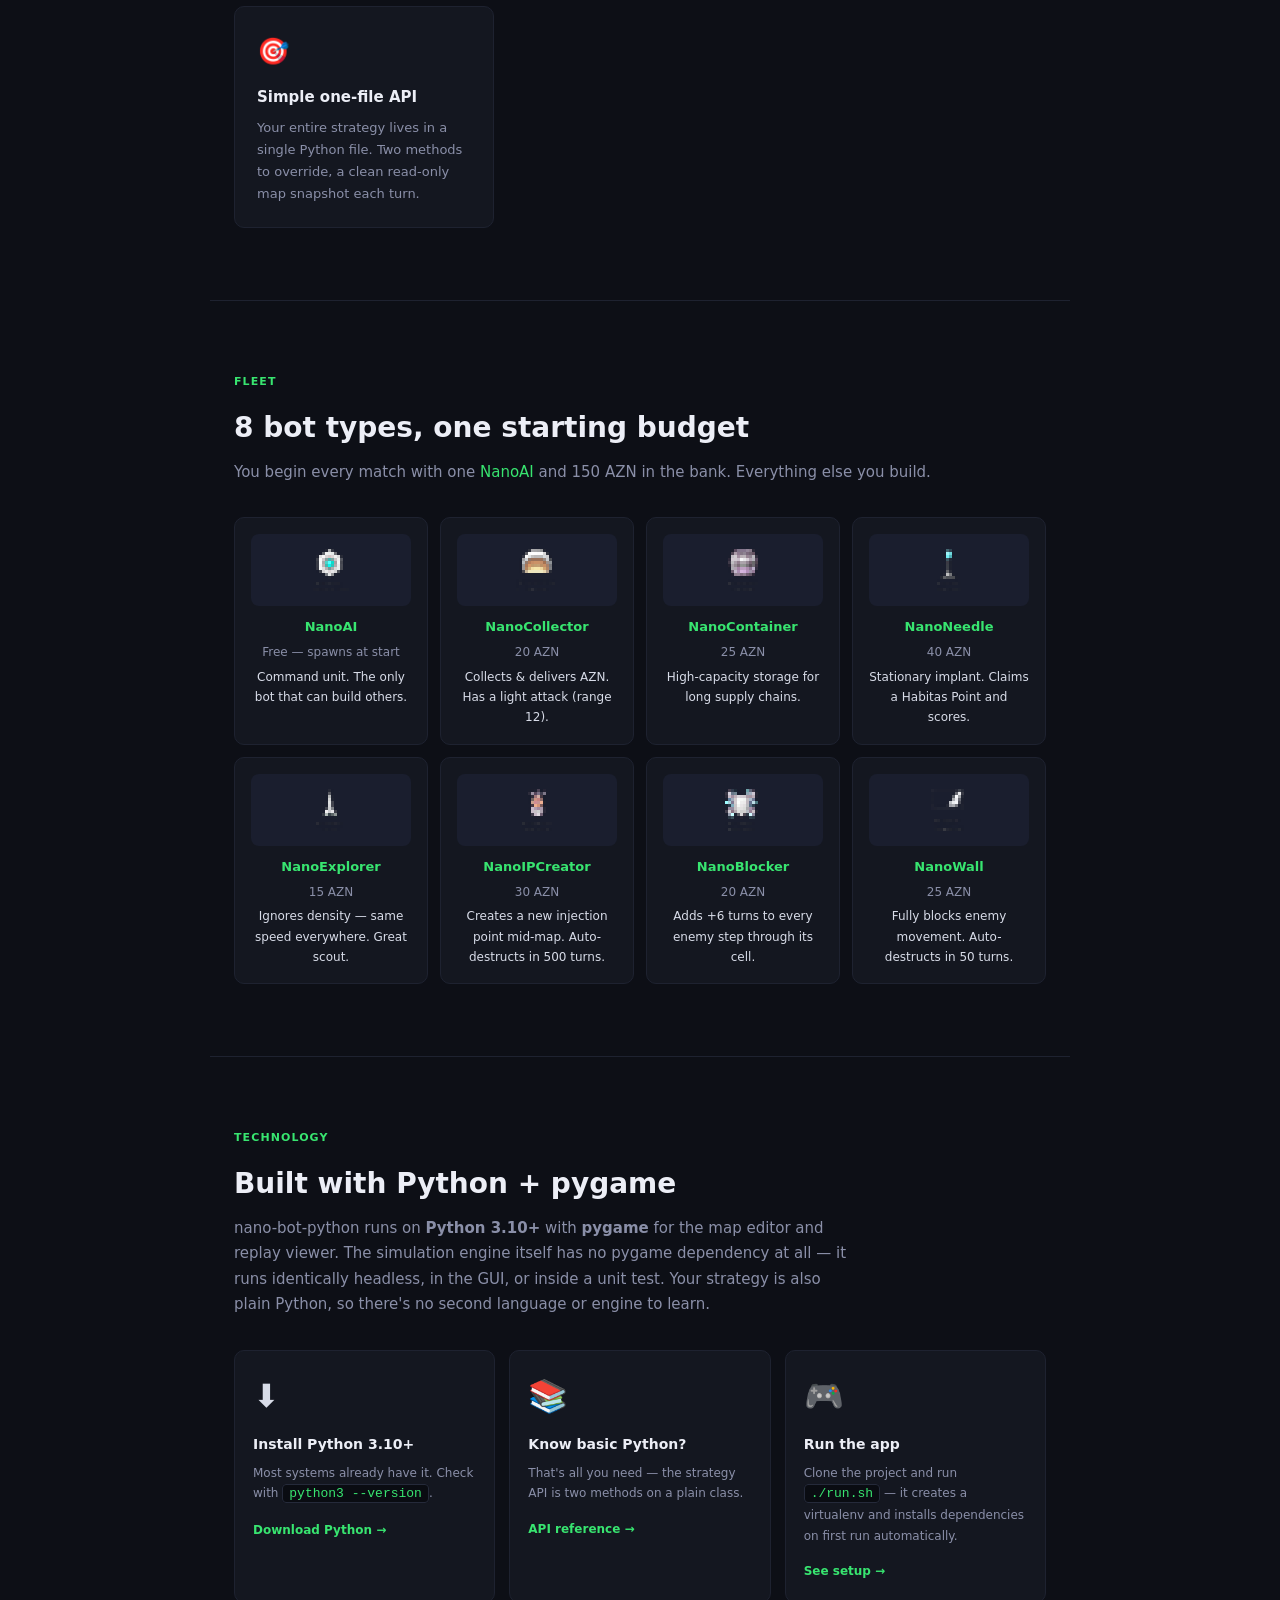
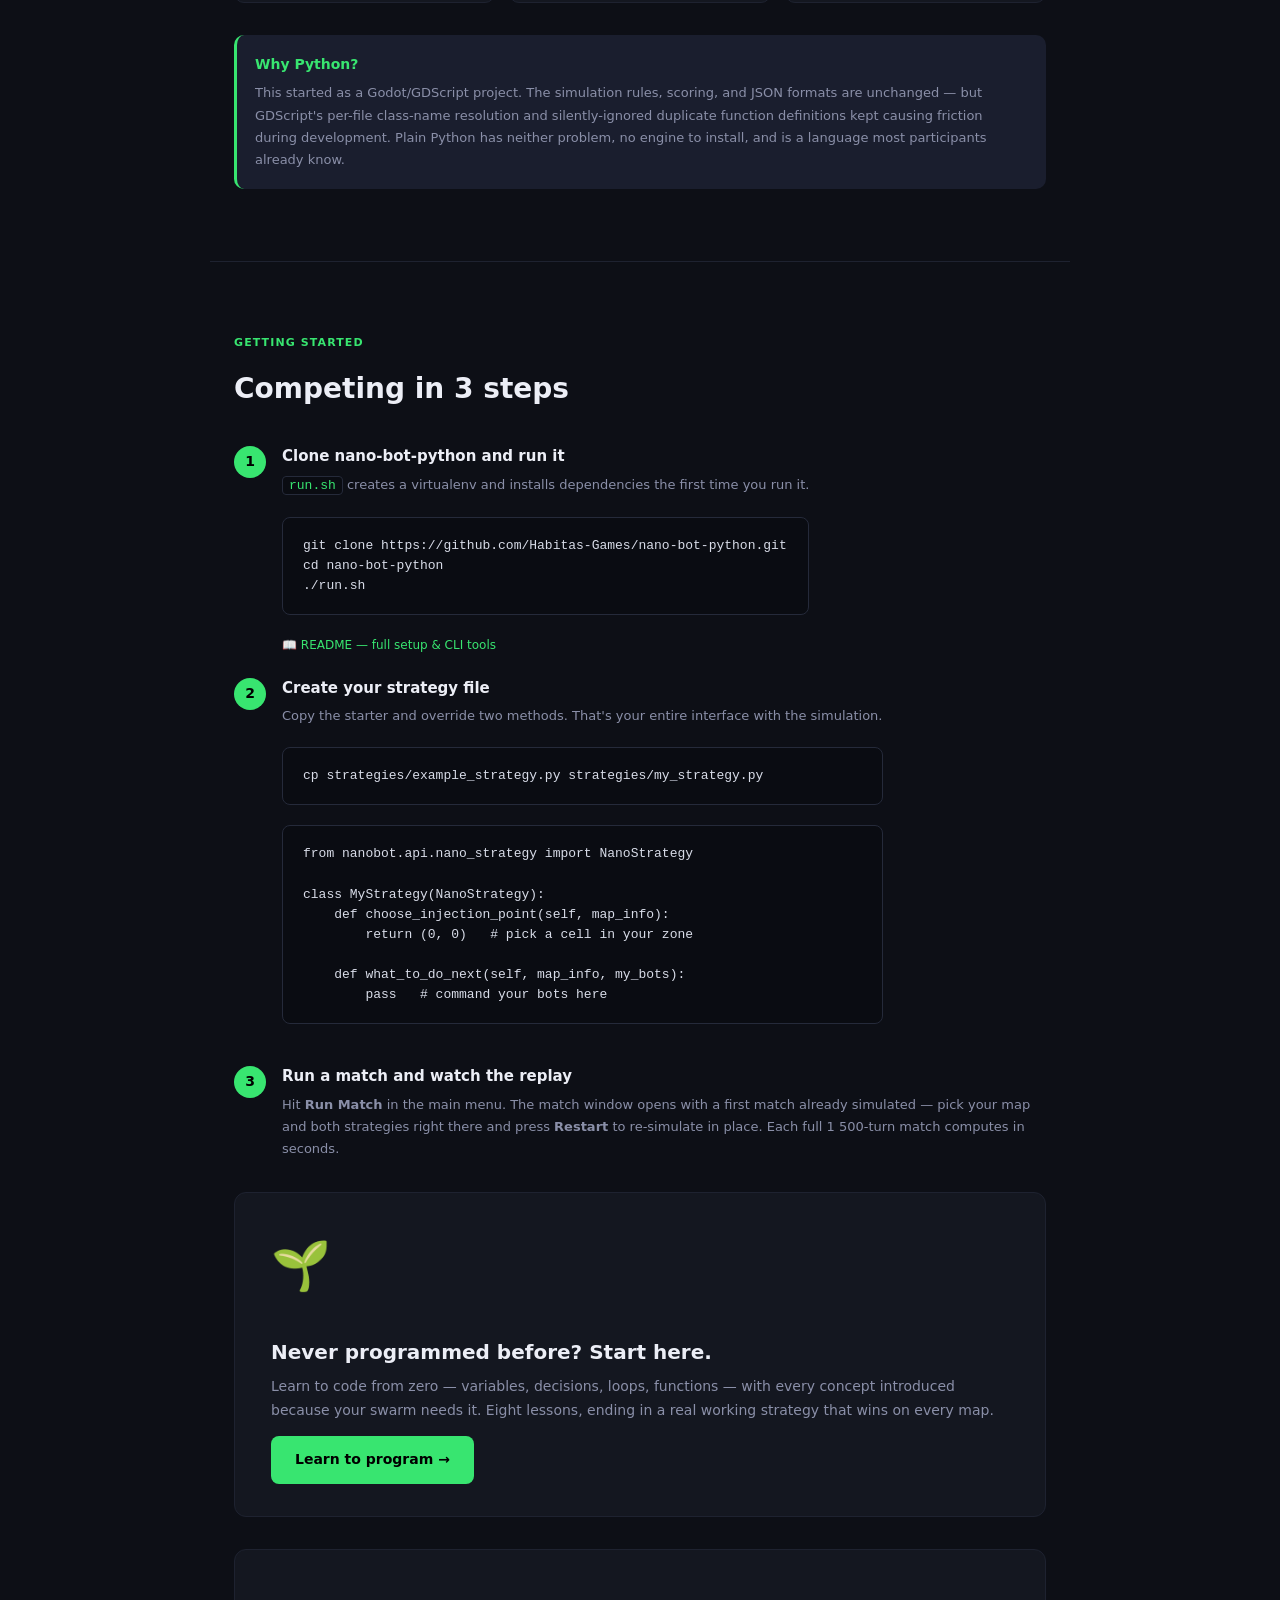
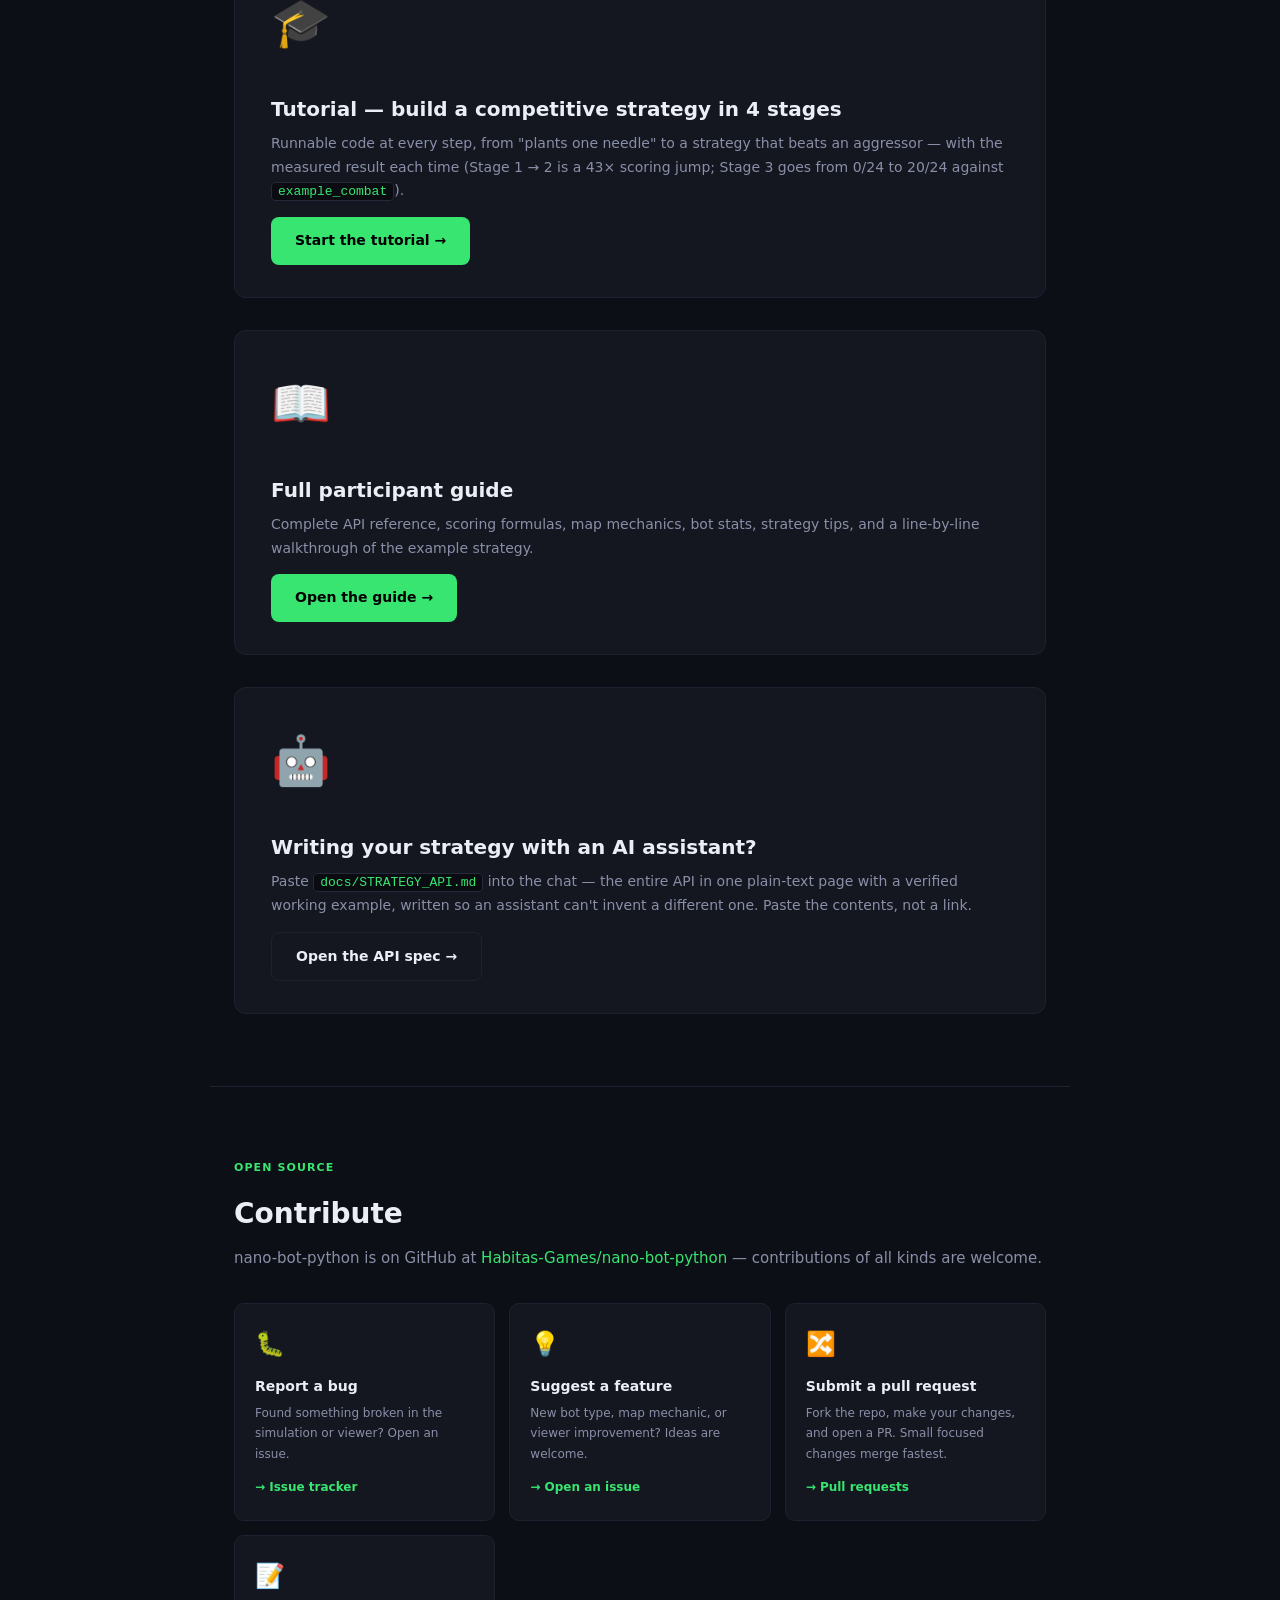
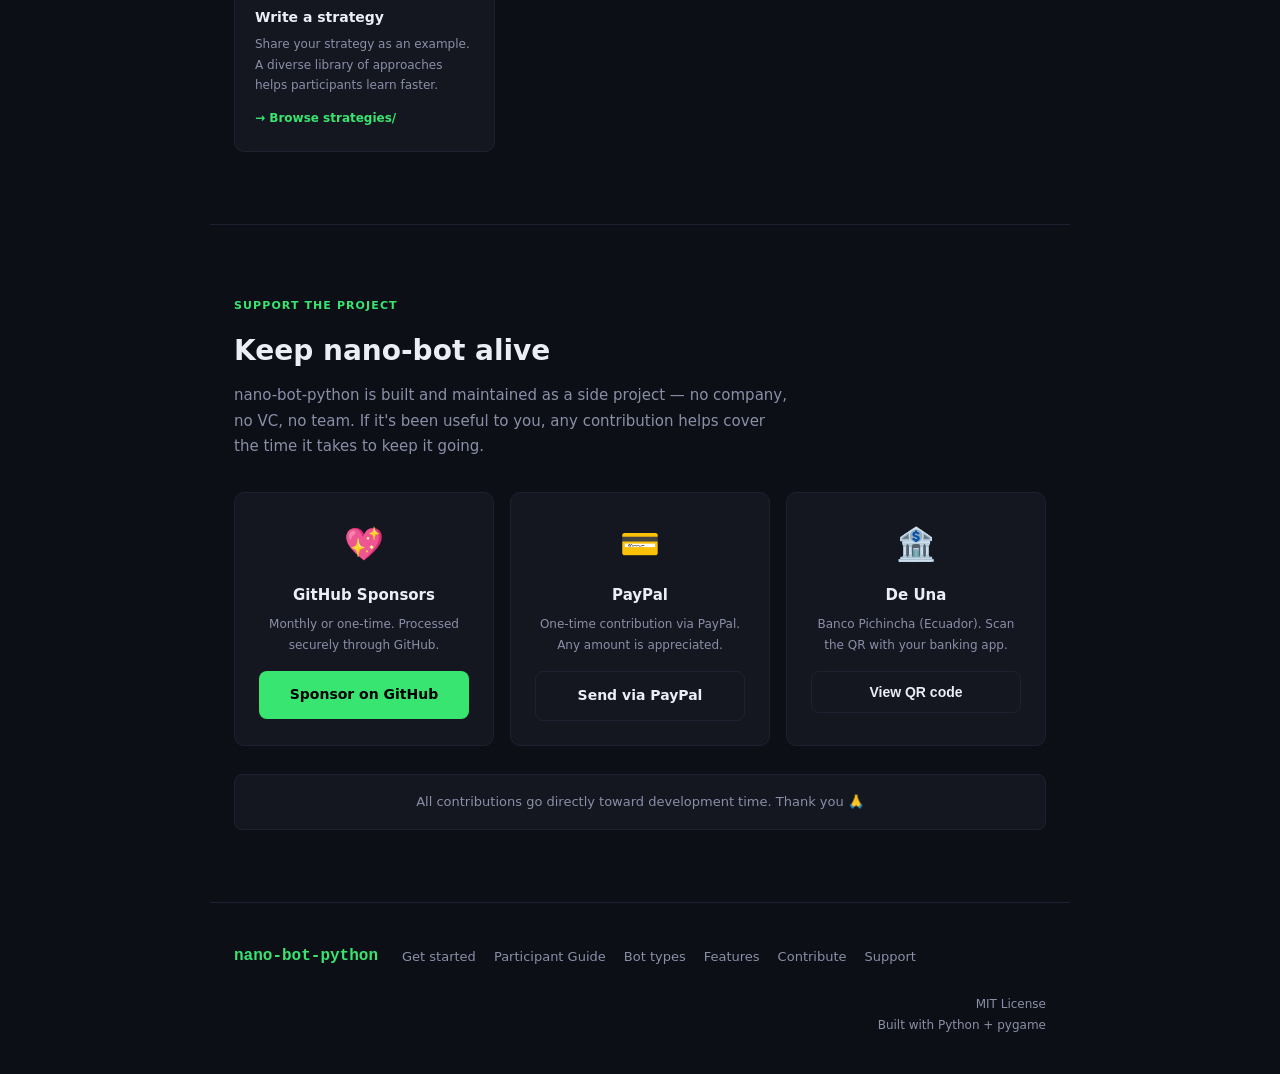
==== commit 599240bb: "v0.0.31: add 'Learn to Program with Nano-Bot' — a beginner course using the swarm The existing tutor" ====
--- a/index.html
+++ b/index.html
@@ -272,6 +272,7 @@
   <div class="nav-logo">nano-bot-python</div>
   <div class="nav-links">
     <a href="#briefing">Briefing</a>
+    <a href="docs/learn_to_program.html">Learn to code</a>
     <a href="#features">Features</a>
     <a href="#bots">Bots</a>
     <a href="#start">Get started</a>
@@ -575,6 +576,17 @@
   </div>
 
   <div class="guide-box">
+    <div class="guide-icon">🌱</div>
+    <div>
+      <h3>Never programmed before? Start here.</h3>
+      <p>Learn to code from zero — variables, decisions, loops, functions — with every concept
+         introduced because your swarm needs it. Eight lessons, ending in a real working
+         strategy that wins on every map.</p>
+      <a href="docs/learn_to_program.html" class="btn btn-primary">Learn to program →</a>
+    </div>
+  </div>
+
+  <div class="guide-box">
     <div class="guide-icon">🎓</div>
     <div>
       <h3>Tutorial — build a competitive strategy in 4 stages</h3>
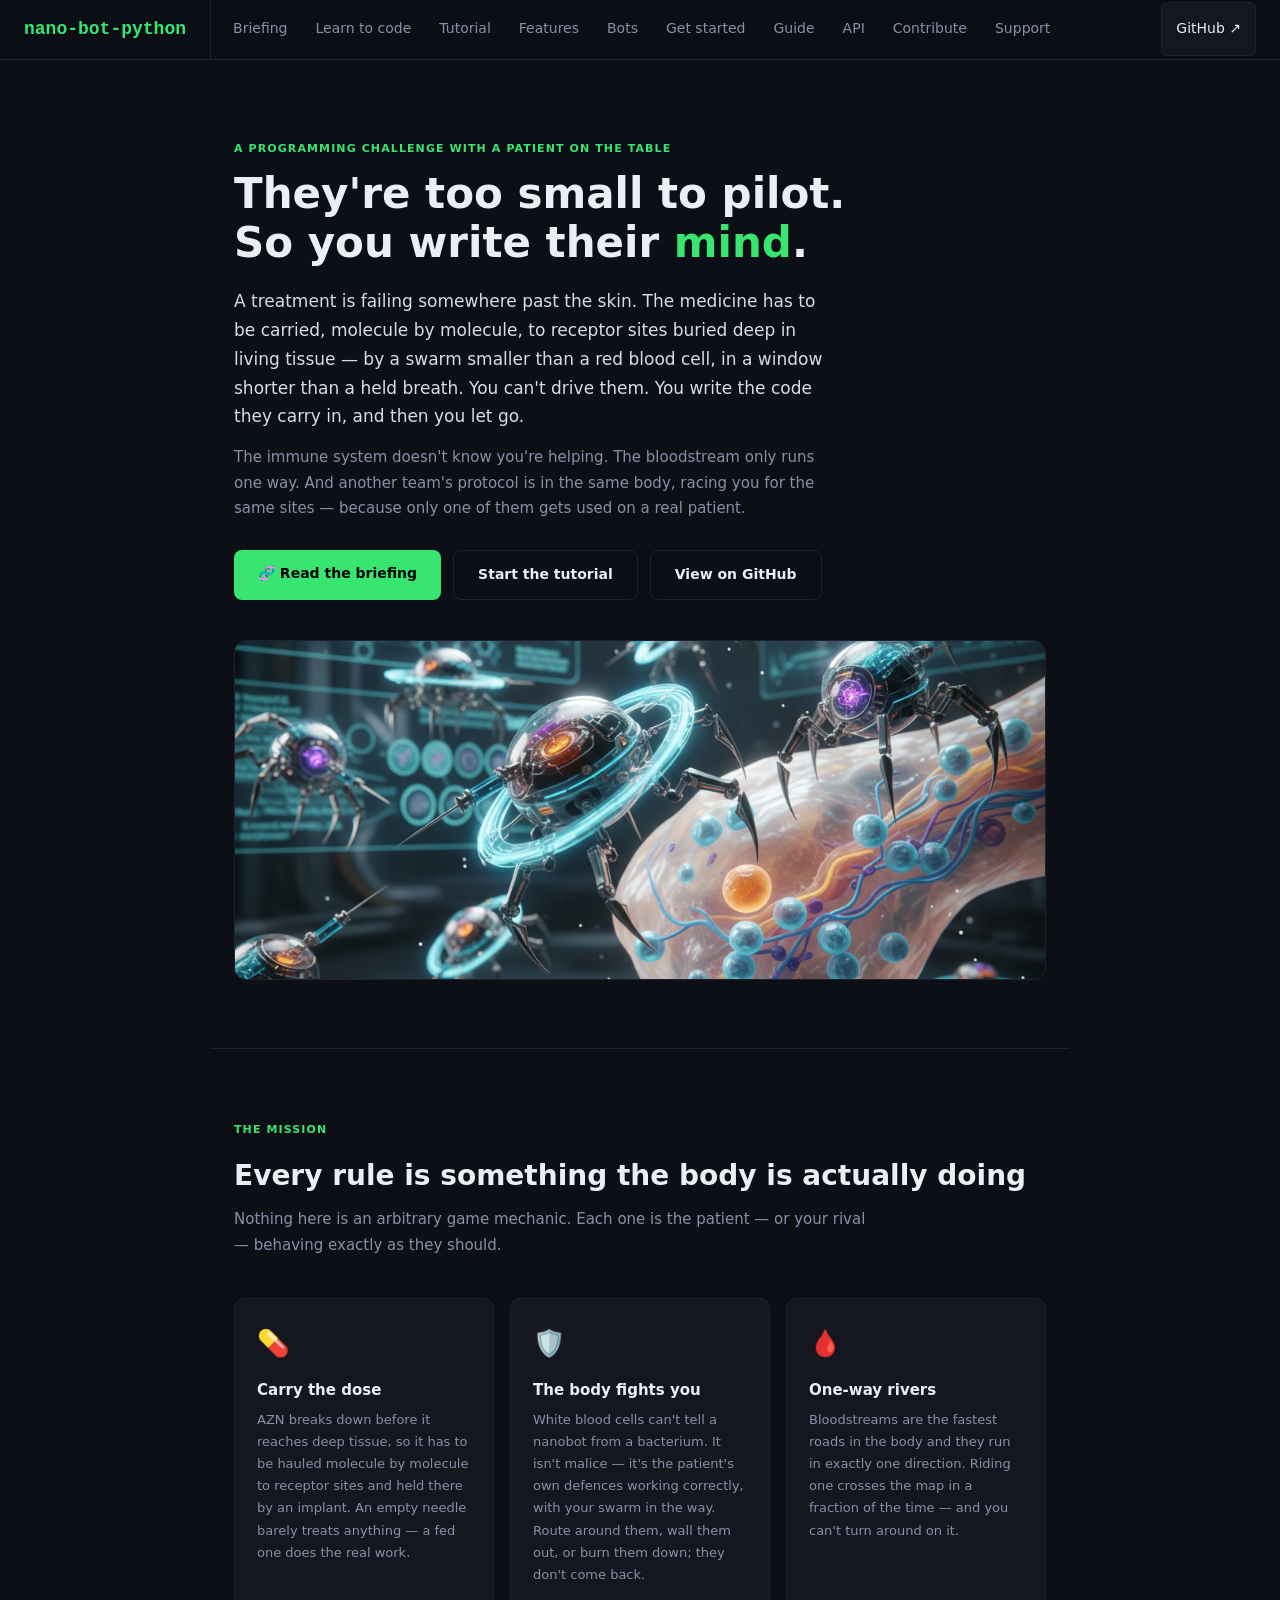
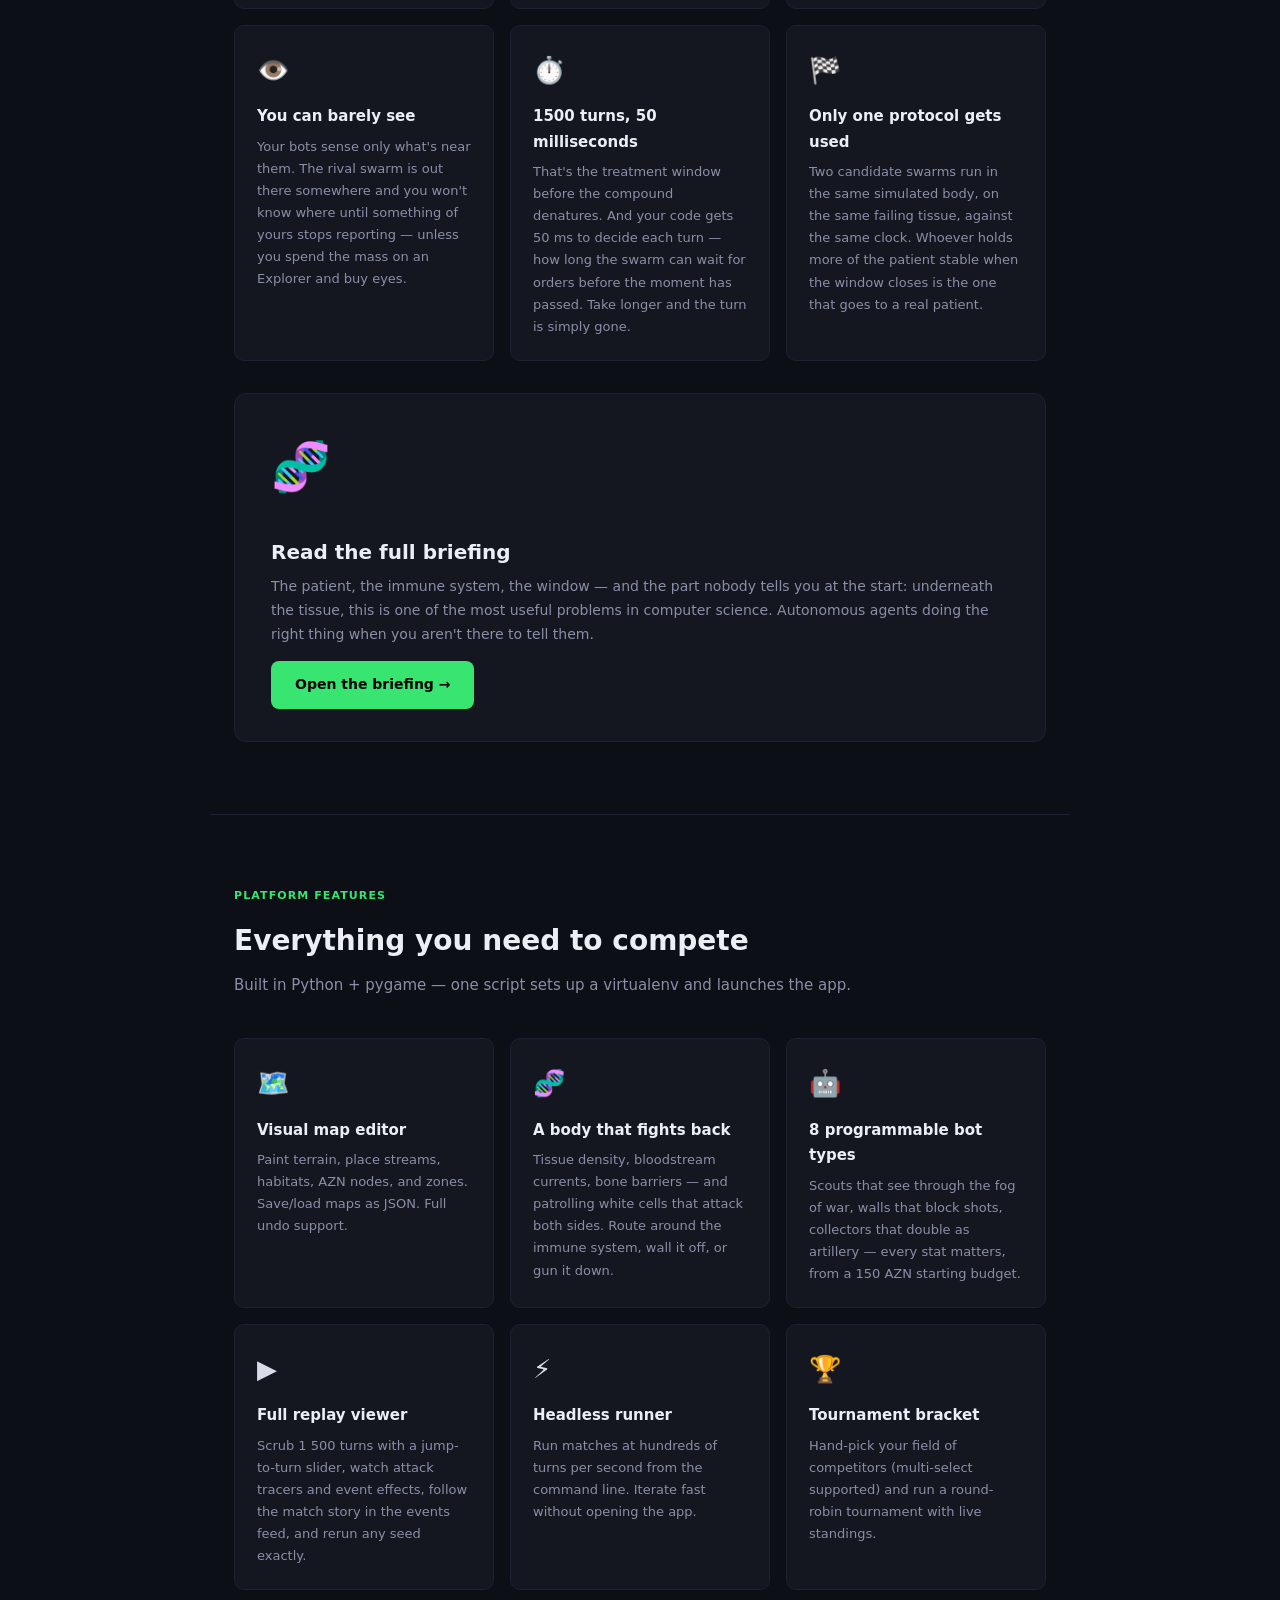
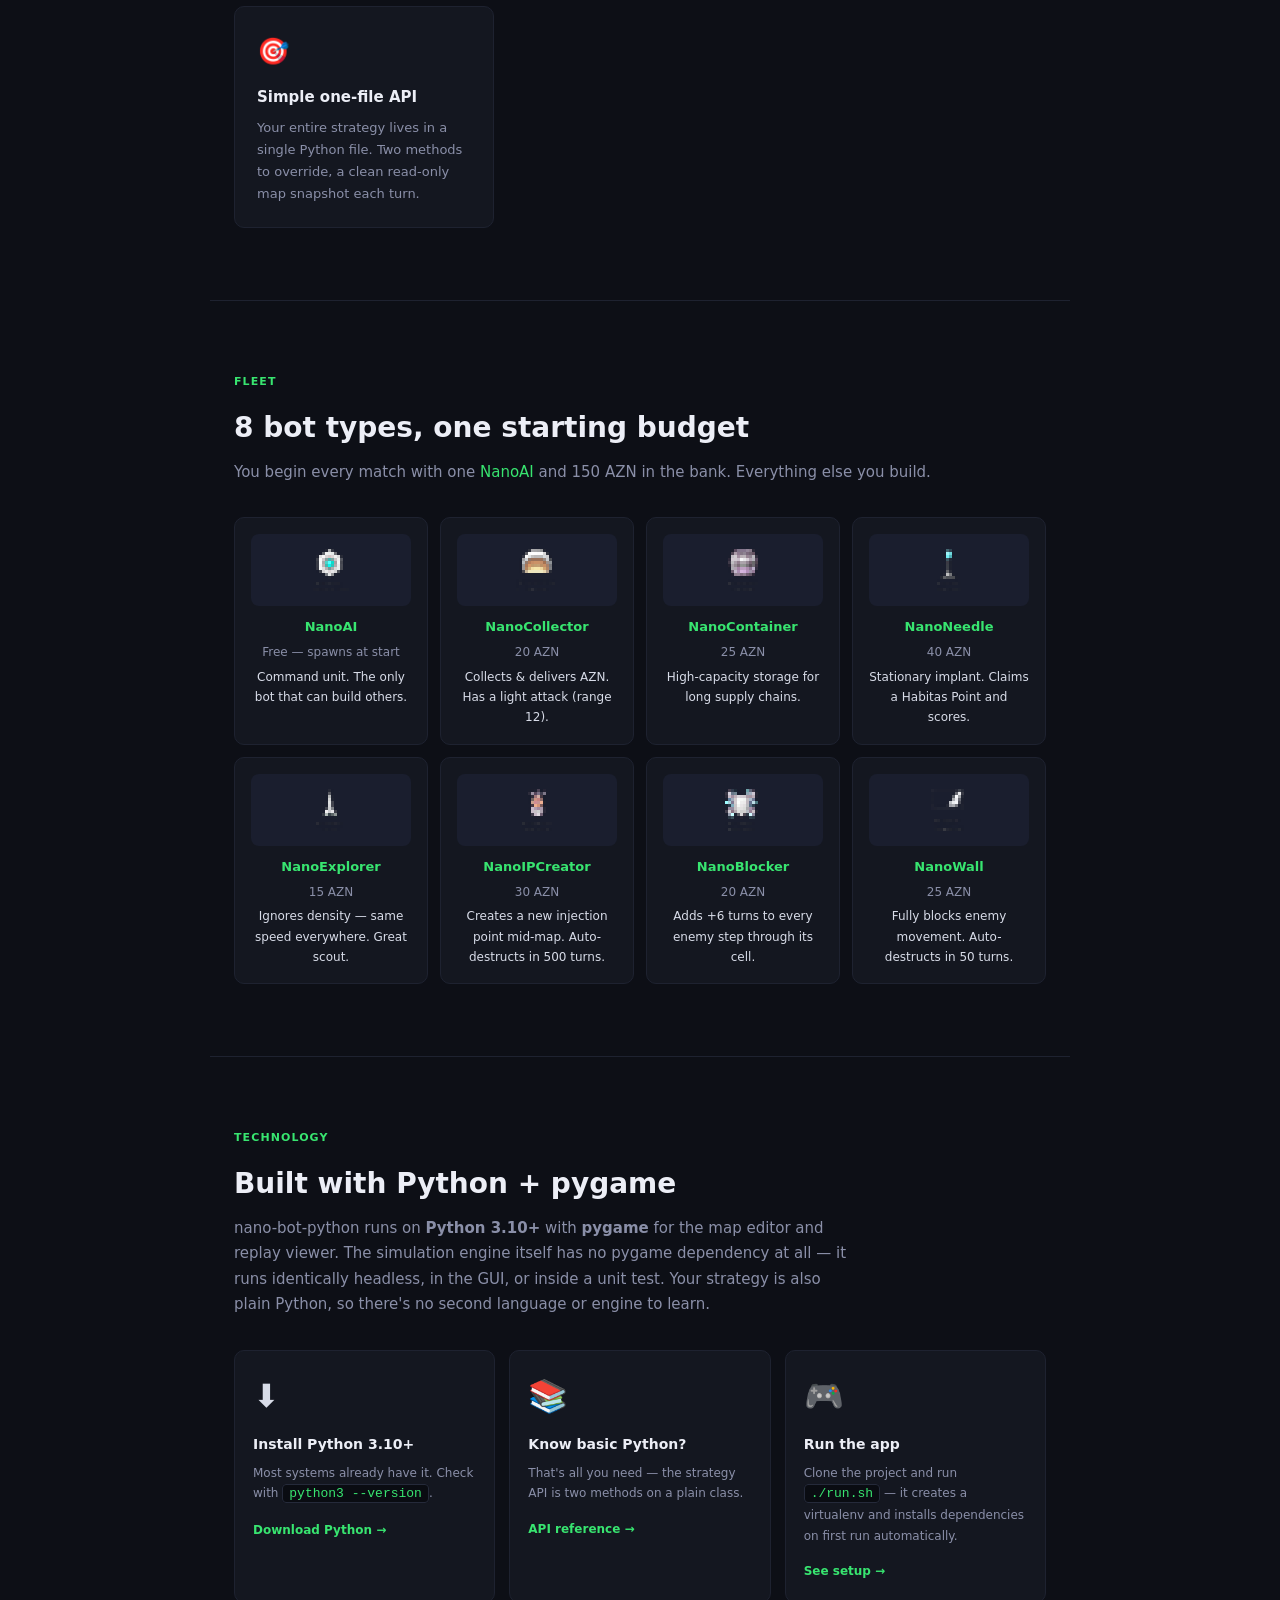
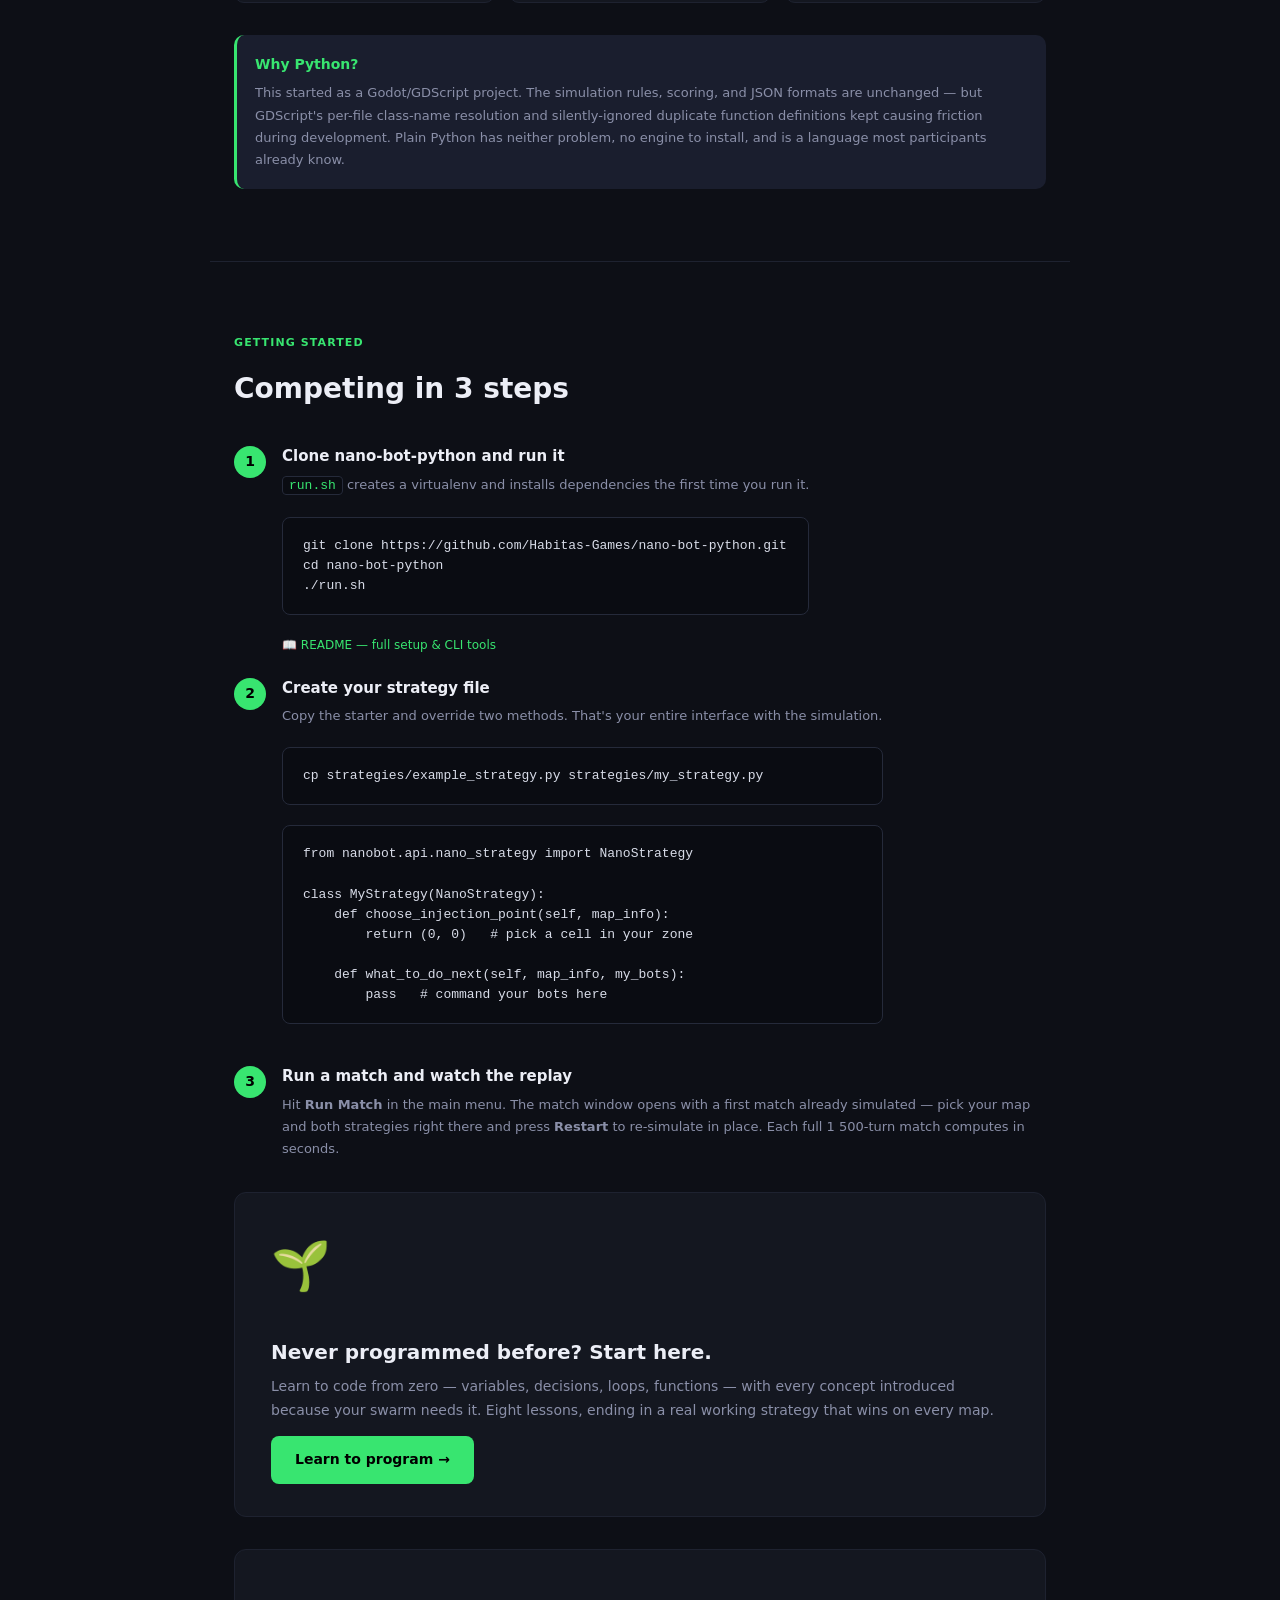
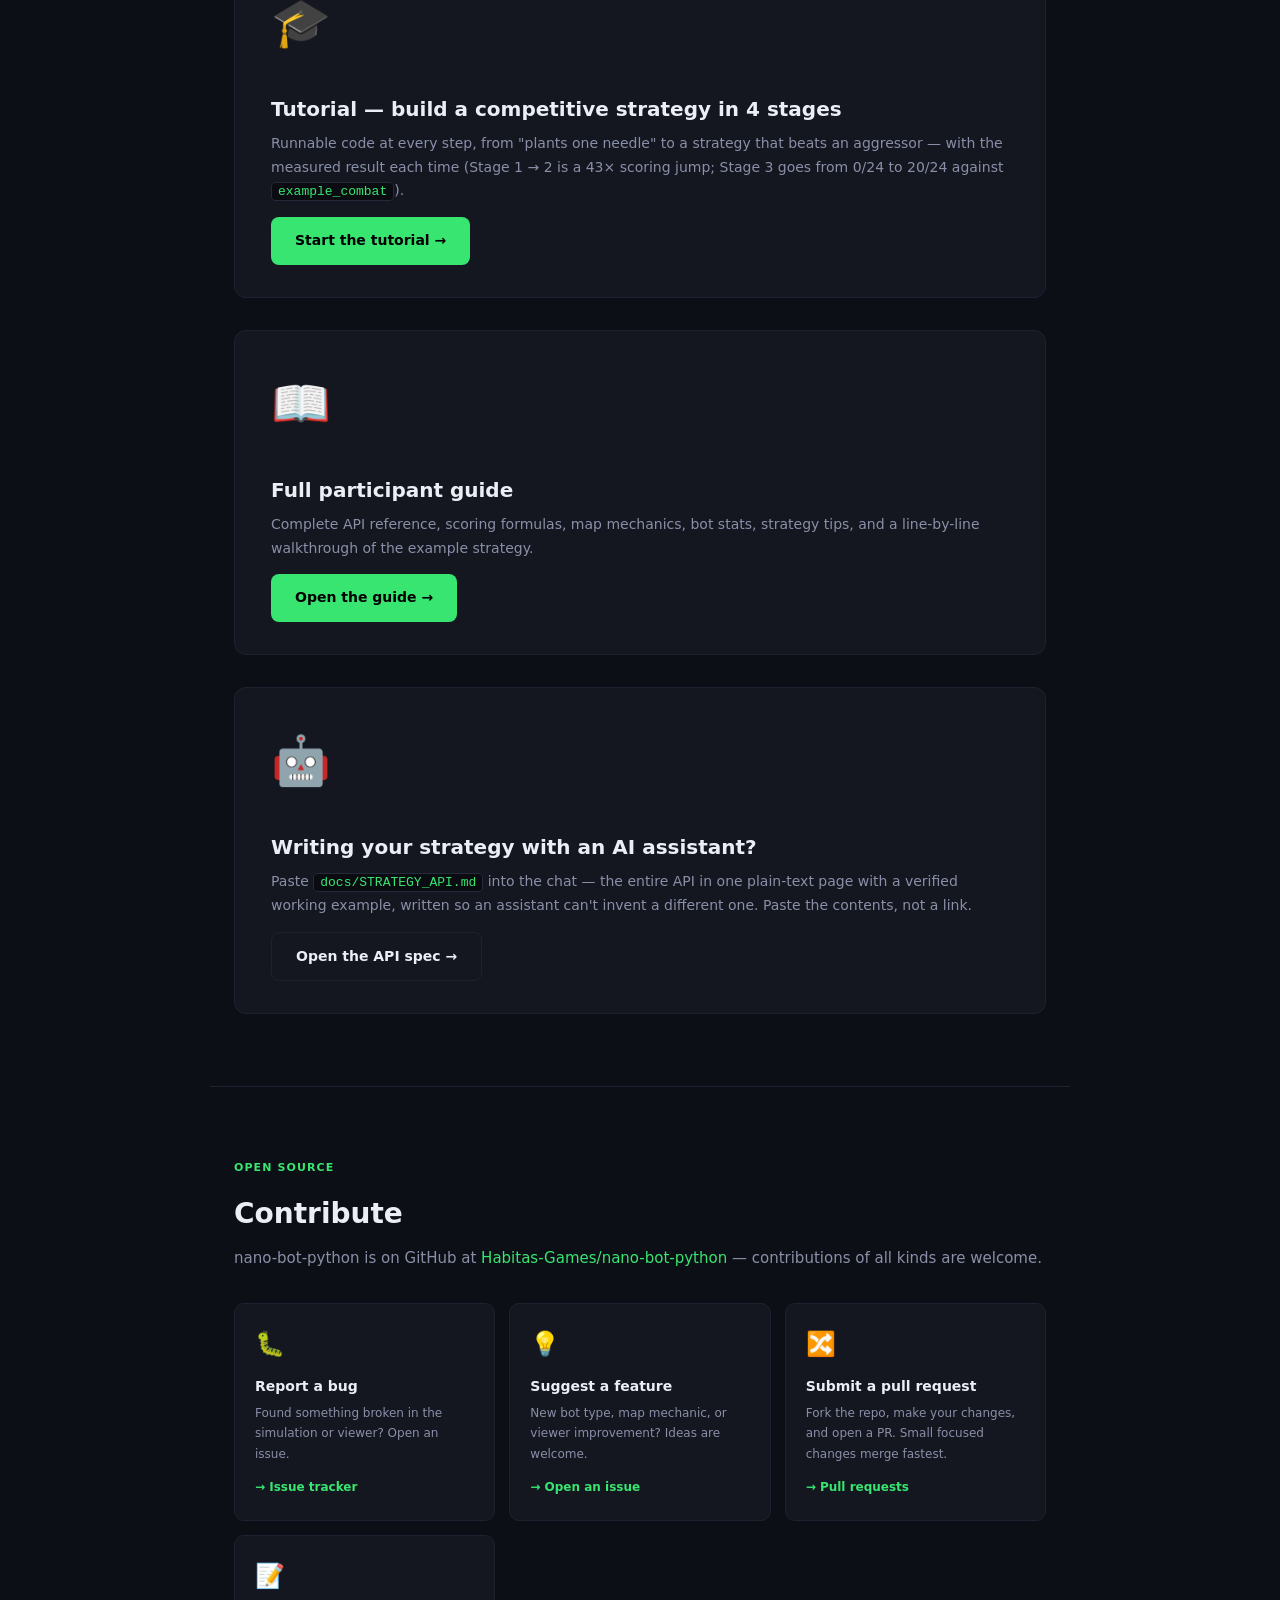
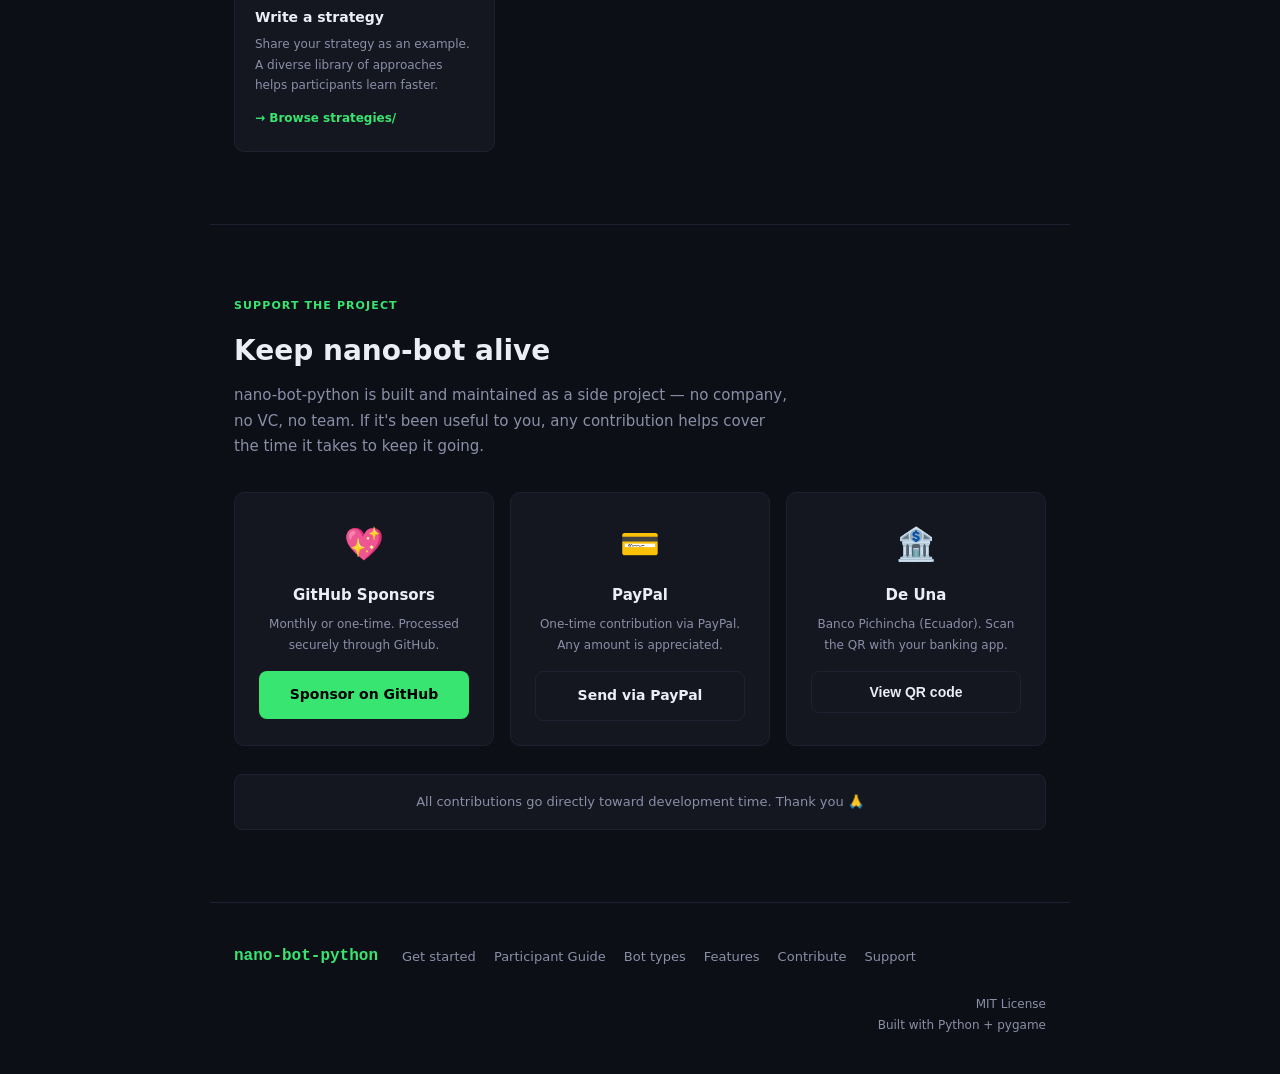
==== commit 99488668: "v0.0.33: unify the site on one design system (shared nav, footer, tokens) The site was running two u" ====
--- a/index.html
+++ b/index.html
@@ -4,66 +4,8 @@
 <meta charset="UTF-8">
 <meta name="viewport" content="width=device-width, initial-scale=1.0">
 <title>nano-bot-python — Nanobot Strategy Competition Platform</title>
+<link rel="stylesheet" href="assets/site.css">
 <style>
-  :root {
-    --bg:      #0d0f16;
-    --surface: #141720;
-    --surface2:#1a1e2e;
-    --border:  #1e2230;
-    --accent:  #38e570;
-    --accent2: #407fff;
-    --red:     #ff4d40;
-    --gold:    #ffd91a;
-    --muted:   #8a8fa8;
-    --text:    #d8dce8;
-    --heading: #eceef6;
-  }
-
-  * { box-sizing: border-box; margin: 0; padding: 0; }
-
-  body {
-    font-family: "Segoe UI", system-ui, sans-serif;
-    background: var(--bg);
-    color: var(--text);
-    line-height: 1.7;
-    font-size: 15px;
-  }
-
-  a { color: var(--accent); text-decoration: none; }
-  a:hover { text-decoration: underline; }
-
-  /* ── nav ── */
-  nav {
-    position: sticky; top: 0; z-index: 100;
-    background: rgba(13,15,22,.92);
-    backdrop-filter: blur(10px);
-    border-bottom: 1px solid var(--border);
-    padding: 0 24px;
-    display: flex; align-items: center; gap: 0;
-  }
-  .nav-logo {
-    font-family: monospace; font-size: 18px; font-weight: 700;
-    color: var(--accent); padding: 14px 24px 14px 0;
-    margin-right: 8px; border-right: 1px solid var(--border);
-    flex-shrink: 0;
-  }
-  .nav-links {
-    display: flex; align-items: center; gap: 0; flex: 1; flex-wrap: wrap;
-  }
-  .nav-links a {
-    color: var(--muted); font-size: 14px; padding: 14px 14px;
-    transition: color .15s;
-  }
-  .nav-links a:hover { color: var(--heading); text-decoration: none; }
-  .nav-gh {
-    margin-left: auto;
-    background: var(--surface); border: 1px solid var(--border);
-    border-radius: 6px; padding: 6px 14px; font-size: 13px;
-    color: var(--heading) !important;
-    display: flex; align-items: center; gap: 6px;
-  }
-  .nav-gh:hover { border-color: var(--accent) !important; text-decoration: none !important; }
-
   /* ── sections ── */
   section { max-width: 860px; margin: 0 auto; padding: 72px 24px; }
   section + section { border-top: 1px solid var(--border); }
@@ -245,19 +187,6 @@
   }
   .modal-close:hover { border-color: var(--accent); color: var(--accent); }
 
-  /* ── footer ── */
-  footer {
-    border-top: 1px solid var(--border);
-    padding: 40px 24px;
-    max-width: 860px; margin: 0 auto;
-    display: flex; flex-wrap: wrap; gap: 24px; align-items: center;
-  }
-  .footer-logo { font-family: monospace; font-size: 16px; color: var(--accent); font-weight: 700; }
-  .footer-links { display: flex; flex-wrap: wrap; gap: 6px 18px; }
-  .footer-links a { font-size: 13px; color: var(--muted); }
-  .footer-links a:hover { color: var(--heading); text-decoration: none; }
-  .footer-right { margin-left: auto; font-size: 12px; color: var(--muted); text-align: right; }
-
   @media (max-width: 600px) {
     h1 { font-size: 30px; }
     .guide-box { flex-direction: column; }
@@ -271,12 +200,14 @@
 <nav>
   <div class="nav-logo">nano-bot-python</div>
   <div class="nav-links">
-    <a href="#briefing">Briefing</a>
+    <a href="docs/lore.html">Briefing</a>
     <a href="docs/learn_to_program.html">Learn to code</a>
+    <a href="docs/tutorial.html">Tutorial</a>
     <a href="#features">Features</a>
     <a href="#bots">Bots</a>
     <a href="#start">Get started</a>
     <a href="docs/participant_guide.html">Guide</a>
+    <a href="docs/strategy_api.html">API</a>
     <a href="#contribute">Contribute</a>
     <a href="#support">Support</a>
     <a href="https://github.com/Habitas-Games/nano-bot-python" class="nav-gh">GitHub ↗</a>
@@ -299,8 +230,8 @@
     because only one of them gets used on a real patient.
   </p>
   <div class="btn-row">
-    <a href="docs/LORE.md" class="btn btn-primary">🧬 Read the briefing</a>
-    <a href="docs/TUTORIAL.md" class="btn btn-secondary">Start the tutorial</a>
+    <a href="docs/lore.html" class="btn btn-primary">🧬 Read the briefing</a>
+    <a href="docs/tutorial.html" class="btn btn-secondary">Start the tutorial</a>
     <a href="https://github.com/Habitas-Games/nano-bot-python" class="btn btn-secondary">View on GitHub</a>
   </div>
   <img src="assets/cover.png" alt="Nanobots navigating living tissue" class="hero-img">
@@ -367,7 +298,7 @@
       <p>The patient, the immune system, the window — and the part nobody tells you at the
          start: underneath the tissue, this is one of the most useful problems in computer
          science. Autonomous agents doing the right thing when you aren't there to tell them.</p>
-      <a href="docs/LORE.md" class="btn btn-primary">Open the briefing →</a>
+      <a href="docs/lore.html" class="btn btn-primary">Open the briefing →</a>
     </div>
   </div>
 </section>
@@ -543,7 +474,7 @@
 cd nano-bot-python
 ./run.sh</pre>
         <p style="font-size:12px; color:var(--muted); margin-top:12px;">
-          <a href="README.md" style="color:var(--accent);">📖 README — full setup &amp; CLI tools</a>
+          <a href="https://github.com/Habitas-Games/nano-bot-python#readme" style="color:var(--accent);">📖 README — full setup &amp; CLI tools</a>
         </p>
       </div>
     </div>
@@ -593,7 +524,7 @@
       <p>Runnable code at every step, from "plants one needle" to a strategy that beats an
          aggressor — with the measured result each time (Stage&nbsp;1&nbsp;→&nbsp;2 is a 43×
          scoring jump; Stage&nbsp;3 goes from 0/24 to 20/24 against <code>example_combat</code>).</p>
-      <a href="docs/TUTORIAL.md" class="btn btn-primary">Start the tutorial →</a>
+      <a href="docs/tutorial.html" class="btn btn-primary">Start the tutorial →</a>
     </div>
   </div>
 
@@ -613,7 +544,7 @@
       <p>Paste <code>docs/STRATEGY_API.md</code> into the chat — the entire API in one
          plain-text page with a verified working example, written so an assistant can't
          invent a different one. Paste the contents, not a link.</p>
-      <a href="docs/STRATEGY_API.md" class="btn btn-secondary">Open the API spec →</a>
+      <a href="docs/strategy_api.html" class="btn btn-secondary">Open the API spec →</a>
     </div>
   </div>
 </section>
--- a/assets/site.css
+++ b/assets/site.css
@@ -0,0 +1,168 @@
+/* nano-bot — shared site shell.
+ *
+ * Single source of truth for the design tokens, the sticky nav and the
+ * footer, so the landing page and every documentation page look like one
+ * site. Page-specific styling stays inline in each page; anything that
+ * appears on more than one page belongs here.
+ *
+ * Loaded as  assets/site.css      from index.html
+ *        and ../assets/site.css   from docs/*.html
+ */
+
+:root {
+  --bg:       #0d0f16;
+  --surface:  #141720;
+  --surface2: #1a1e2e;
+  --border:   #1e2230;
+  --accent:   #38e570;
+  --accent2:  #407fff;
+  --red:      #ff4d40;
+  --gold:     #ffd91a;
+  --muted:    #8a8fa8;
+  --text:     #d8dce8;
+  --heading:  #eceef6;
+  --code-bg:  #0a0c12;
+  --code-bdr: #252a3a;
+}
+
+* { box-sizing: border-box; margin: 0; padding: 0; }
+
+body {
+  font-family: "Segoe UI", system-ui, sans-serif;
+  background: var(--bg);
+  color: var(--text);
+  line-height: 1.7;
+  font-size: 15px;
+}
+
+a { color: var(--accent); text-decoration: none; }
+a:hover { text-decoration: underline; }
+
+/* ── sticky nav (identical on every page) ── */
+nav {
+  position: sticky; top: 0; z-index: 100;
+  background: rgba(13,15,22,.92);
+  backdrop-filter: blur(10px);
+  border-bottom: 1px solid var(--border);
+  padding: 0 24px;
+  display: flex; align-items: center; gap: 0;
+}
+.nav-logo {
+  font-family: monospace; font-size: 18px; font-weight: 700;
+  color: var(--accent); padding: 14px 24px 14px 0;
+  margin-right: 8px; border-right: 1px solid var(--border);
+  flex-shrink: 0;
+}
+.nav-logo a { color: var(--accent); }
+.nav-logo a:hover { text-decoration: none; }
+.nav-links { display: flex; align-items: center; gap: 0; flex: 1; flex-wrap: wrap; }
+.nav-links a { color: var(--muted); font-size: 14px; padding: 14px 14px; transition: color .15s; }
+.nav-links a:hover { color: var(--heading); text-decoration: none; }
+.nav-links a.here { color: var(--accent); }
+.nav-gh {
+  margin-left: auto;
+  background: var(--surface); border: 1px solid var(--border);
+  border-radius: 6px; padding: 6px 14px; font-size: 13px;
+  color: var(--heading) !important;
+  display: flex; align-items: center; gap: 6px;
+}
+.nav-gh:hover { border-color: var(--accent) !important; text-decoration: none !important; }
+
+/* ── footer (identical on every page) ── */
+footer {
+  border-top: 1px solid var(--border);
+  padding: 40px 24px;
+  max-width: 860px; margin: 0 auto;
+  display: flex; flex-wrap: wrap; gap: 24px; align-items: center;
+}
+.footer-logo { font-family: monospace; font-size: 16px; color: var(--accent); font-weight: 700; }
+.footer-links { display: flex; flex-wrap: wrap; gap: 6px 18px; }
+.footer-links a { font-size: 13px; color: var(--muted); }
+.footer-links a:hover { color: var(--heading); text-decoration: none; }
+.footer-right { margin-left: auto; font-size: 12px; color: var(--muted); text-align: right; }
+
+/* ── documentation pages ──
+ * Narrower measure than the landing page's marketing sections, but the
+ * same colours, fonts and chrome so it reads as one product.
+ */
+.doc { max-width: 900px; margin: 0 auto; padding: 40px 24px 72px; }
+
+.doc-head { border-bottom: 1px solid var(--border); padding-bottom: 24px; margin-bottom: 32px; }
+.doc-head h1 {
+  font-size: 34px; font-weight: 800; line-height: 1.2;
+  color: var(--heading); margin: 0 0 6px;
+}
+.doc-head .tagline { color: var(--muted); font-size: 14px; }
+.pill {
+  display: inline-block; background: var(--surface); border: 1px solid var(--border);
+  border-radius: 99px; padding: 3px 10px; font-size: 12px; color: var(--muted);
+  margin-top: 10px; margin-right: 6px;
+}
+
+.doc h1 { font-size: 26px; color: var(--heading); margin: 44px 0 16px; }
+.doc h2 {
+  font-size: 19px; color: var(--heading); margin: 34px 0 12px;
+  border-left: 3px solid var(--accent); padding-left: 12px;
+}
+.doc h3 {
+  font-size: 15px; color: var(--accent); margin: 24px 0 8px;
+  text-transform: uppercase; letter-spacing: .06em;
+}
+.doc p { margin-bottom: 14px; }
+.doc ul, .doc ol { margin: 0 0 14px 22px; }
+.doc li { margin-bottom: 5px; }
+.doc a { color: var(--accent2); }
+.doc strong { color: var(--heading); }
+.doc em { color: var(--gold); font-style: normal; }
+.doc hr { border: none; border-top: 1px solid var(--border); margin: 36px 0; }
+
+.doc blockquote {
+  border-left: 3px solid var(--accent2); background: var(--surface);
+  border-radius: 0 6px 6px 0; padding: 12px 16px; margin: 20px 0;
+}
+.doc blockquote p:last-child { margin-bottom: 0; }
+
+code {
+  font-family: "Cascadia Code", "Fira Code", monospace; font-size: 13px;
+  background: var(--code-bg); border: 1px solid var(--code-bdr);
+  border-radius: 4px; padding: 1px 6px; color: var(--accent);
+}
+pre {
+  background: var(--code-bg); border: 1px solid var(--code-bdr); border-radius: 8px;
+  padding: 20px; overflow-x: auto; margin: 16px 0 24px; line-height: 1.55;
+}
+pre code { background: none; border: none; padding: 0; font-size: 13px; color: var(--text); }
+.kw { color: #c792ea; } .fn { color: #82aaff; } .str { color: #c3e88d; }
+.num { color: #f78c6c; } .cmt { color: #546178; font-style: italic; }
+.type { color: var(--gold); }
+
+.doc table { width: 100%; border-collapse: collapse; margin: 16px 0 28px; font-size: 13px; }
+.doc th {
+  background: var(--surface); color: var(--accent); font-size: 11px;
+  text-transform: uppercase; letter-spacing: .06em; text-align: left;
+  padding: 8px 12px; border-bottom: 1px solid var(--border);
+}
+.doc td { padding: 7px 12px; border-bottom: 1px solid var(--border); vertical-align: top; }
+.doc tr:last-child td { border-bottom: none; }
+.doc .center { text-align: center; }
+
+/* callouts, shared by the hand-written and generated doc pages */
+.callout {
+  border-left: 3px solid var(--accent); background: var(--surface);
+  border-radius: 0 6px 6px 0; padding: 12px 16px; margin: 20px 0;
+}
+.callout.warn   { border-color: var(--gold); }
+.callout.info   { border-color: var(--accent2); }
+.callout.danger { border-color: var(--red); }
+.callout-title {
+  font-size: 11px; font-weight: 700; text-transform: uppercase;
+  letter-spacing: .08em; margin-bottom: 4px; color: var(--accent);
+}
+.callout.warn .callout-title   { color: var(--gold); }
+.callout.info .callout-title   { color: var(--accent2); }
+.callout.danger .callout-title { color: var(--red); }
+
+@media (max-width: 600px) {
+  .footer-right { margin-left: 0; }
+  .doc-head h1 { font-size: 26px; }
+}
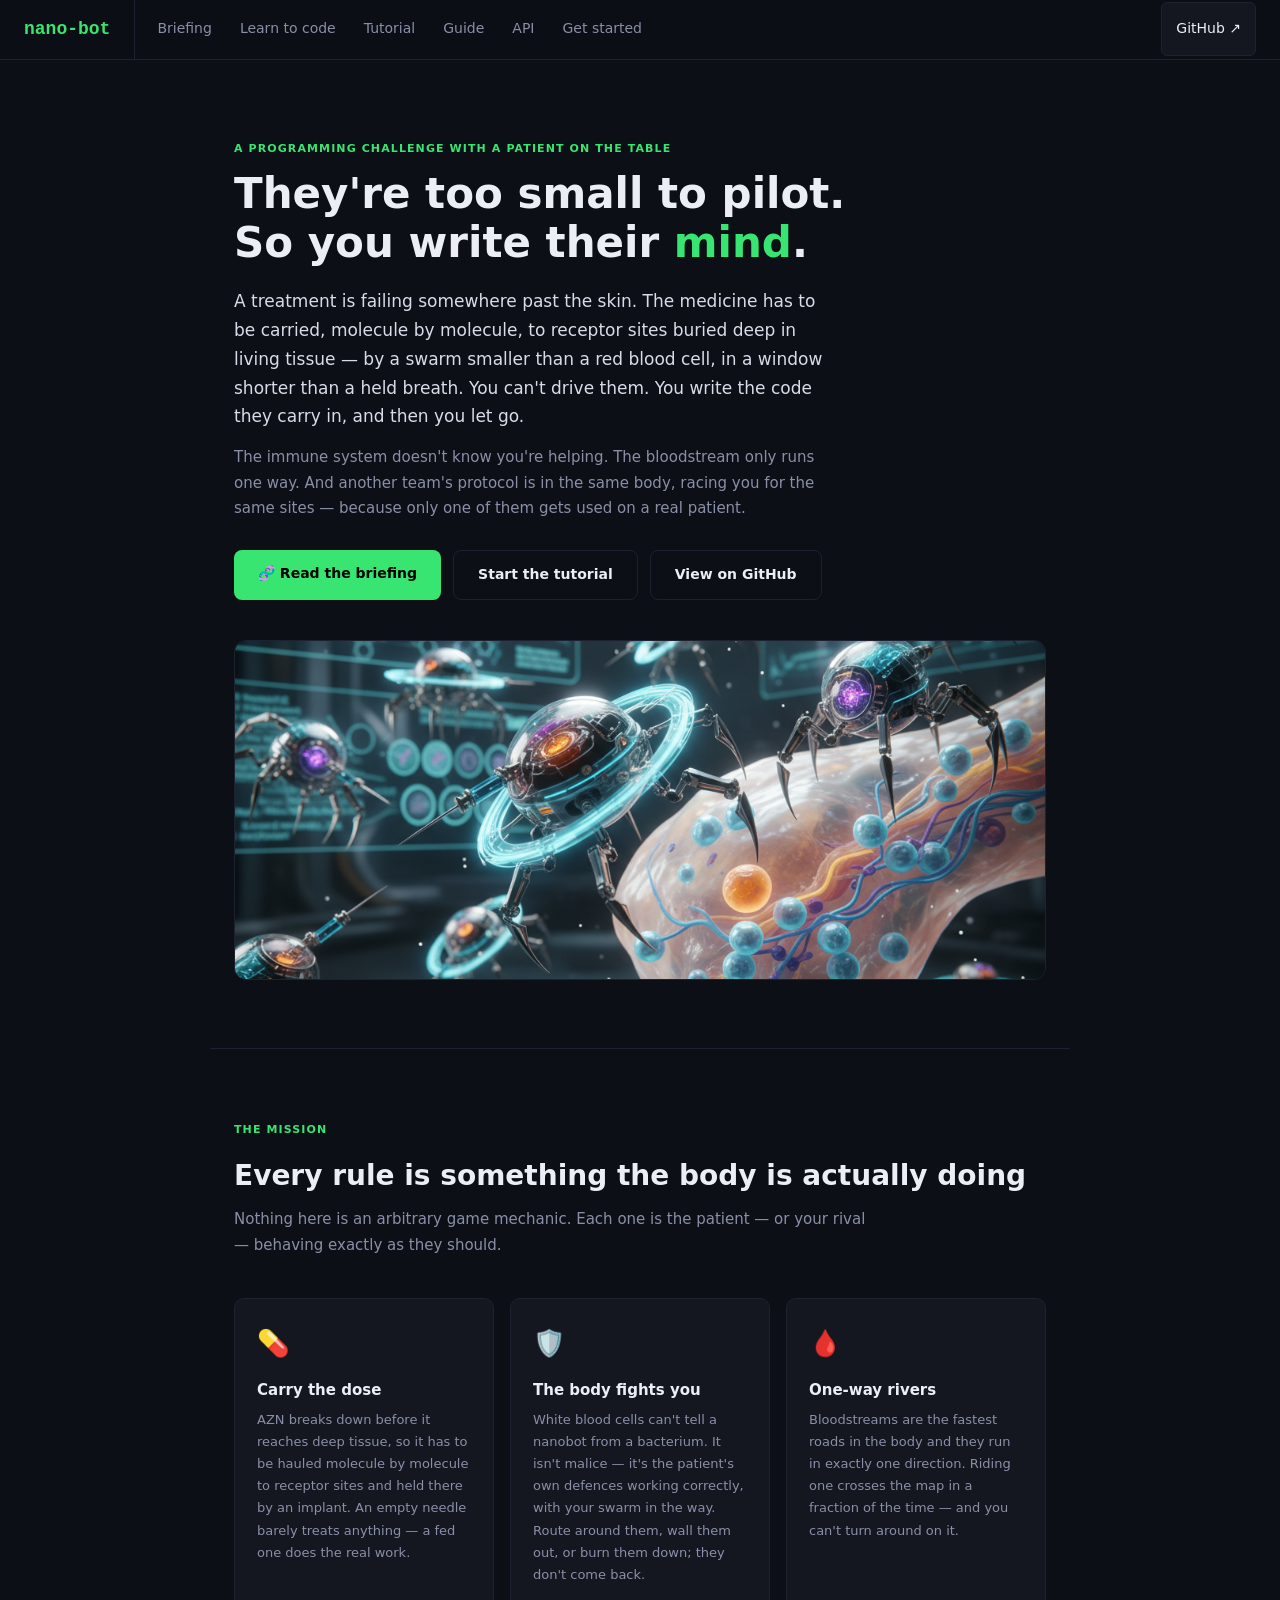
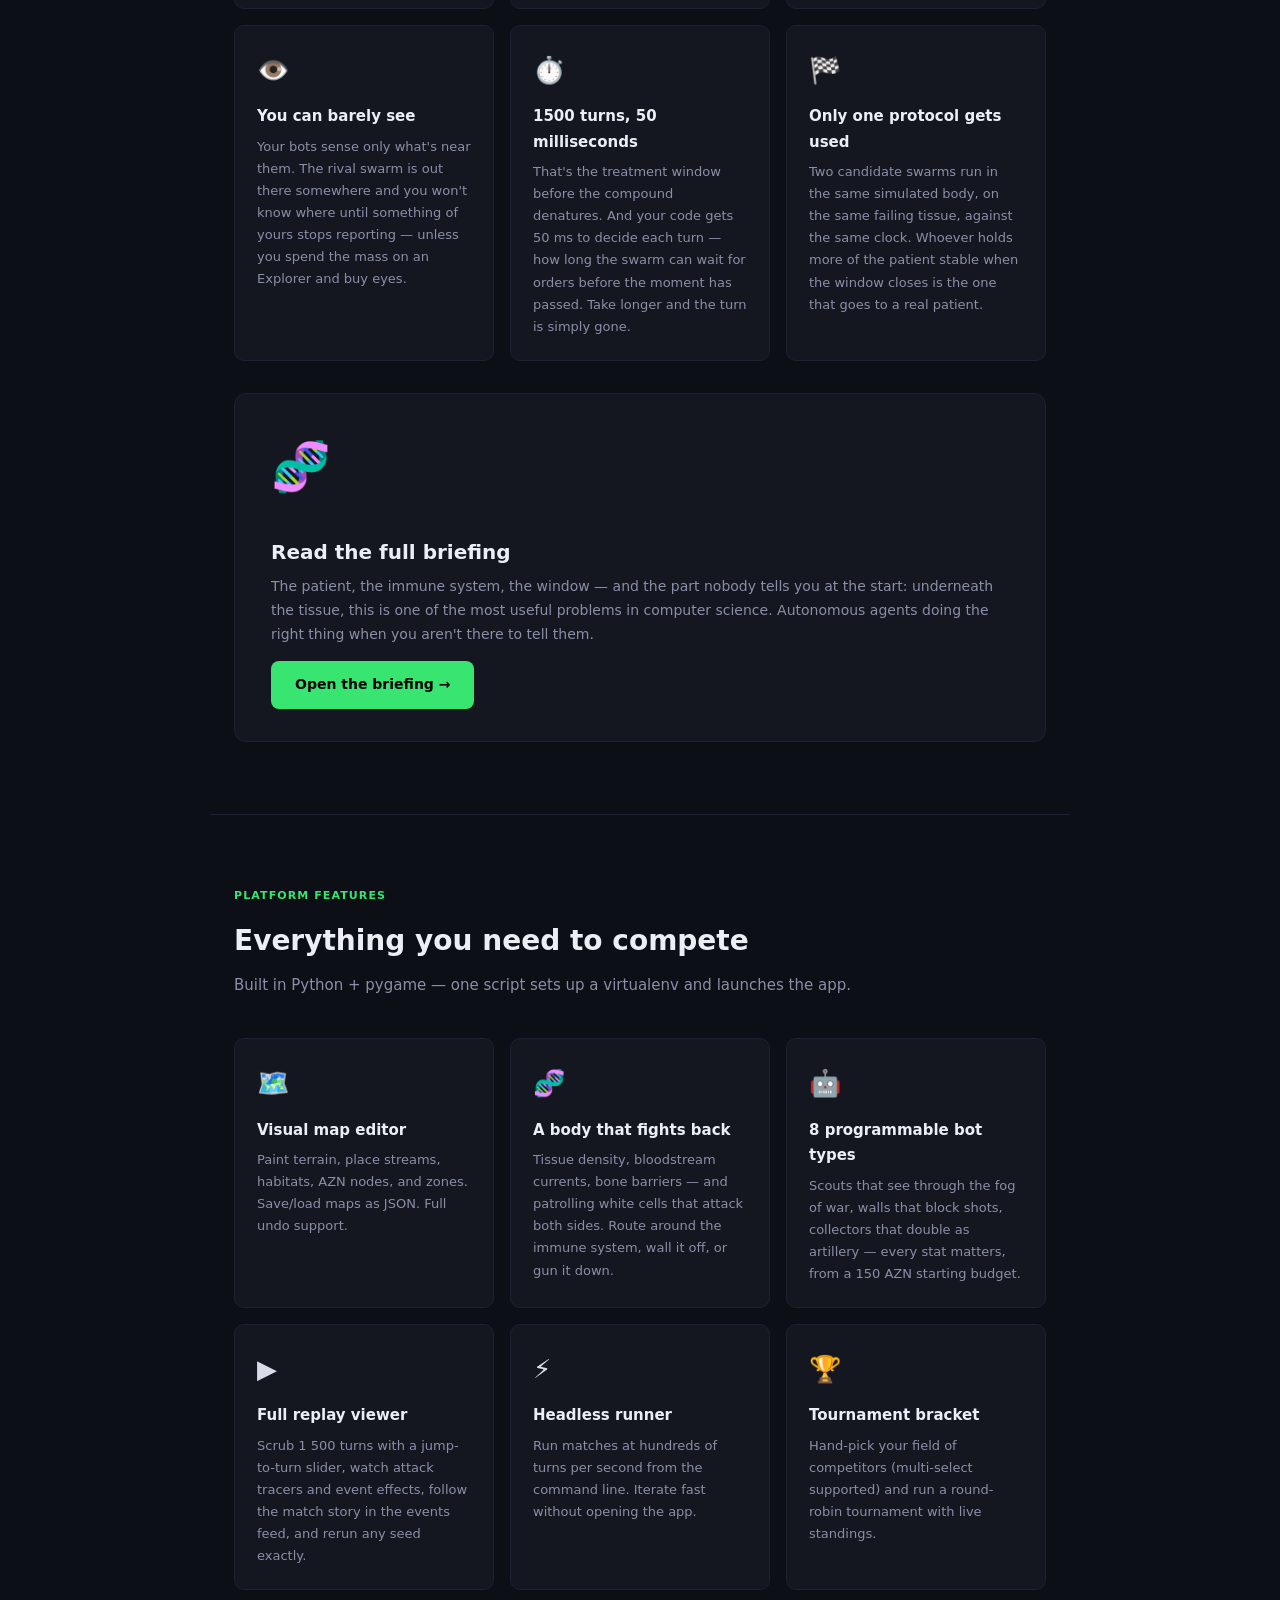
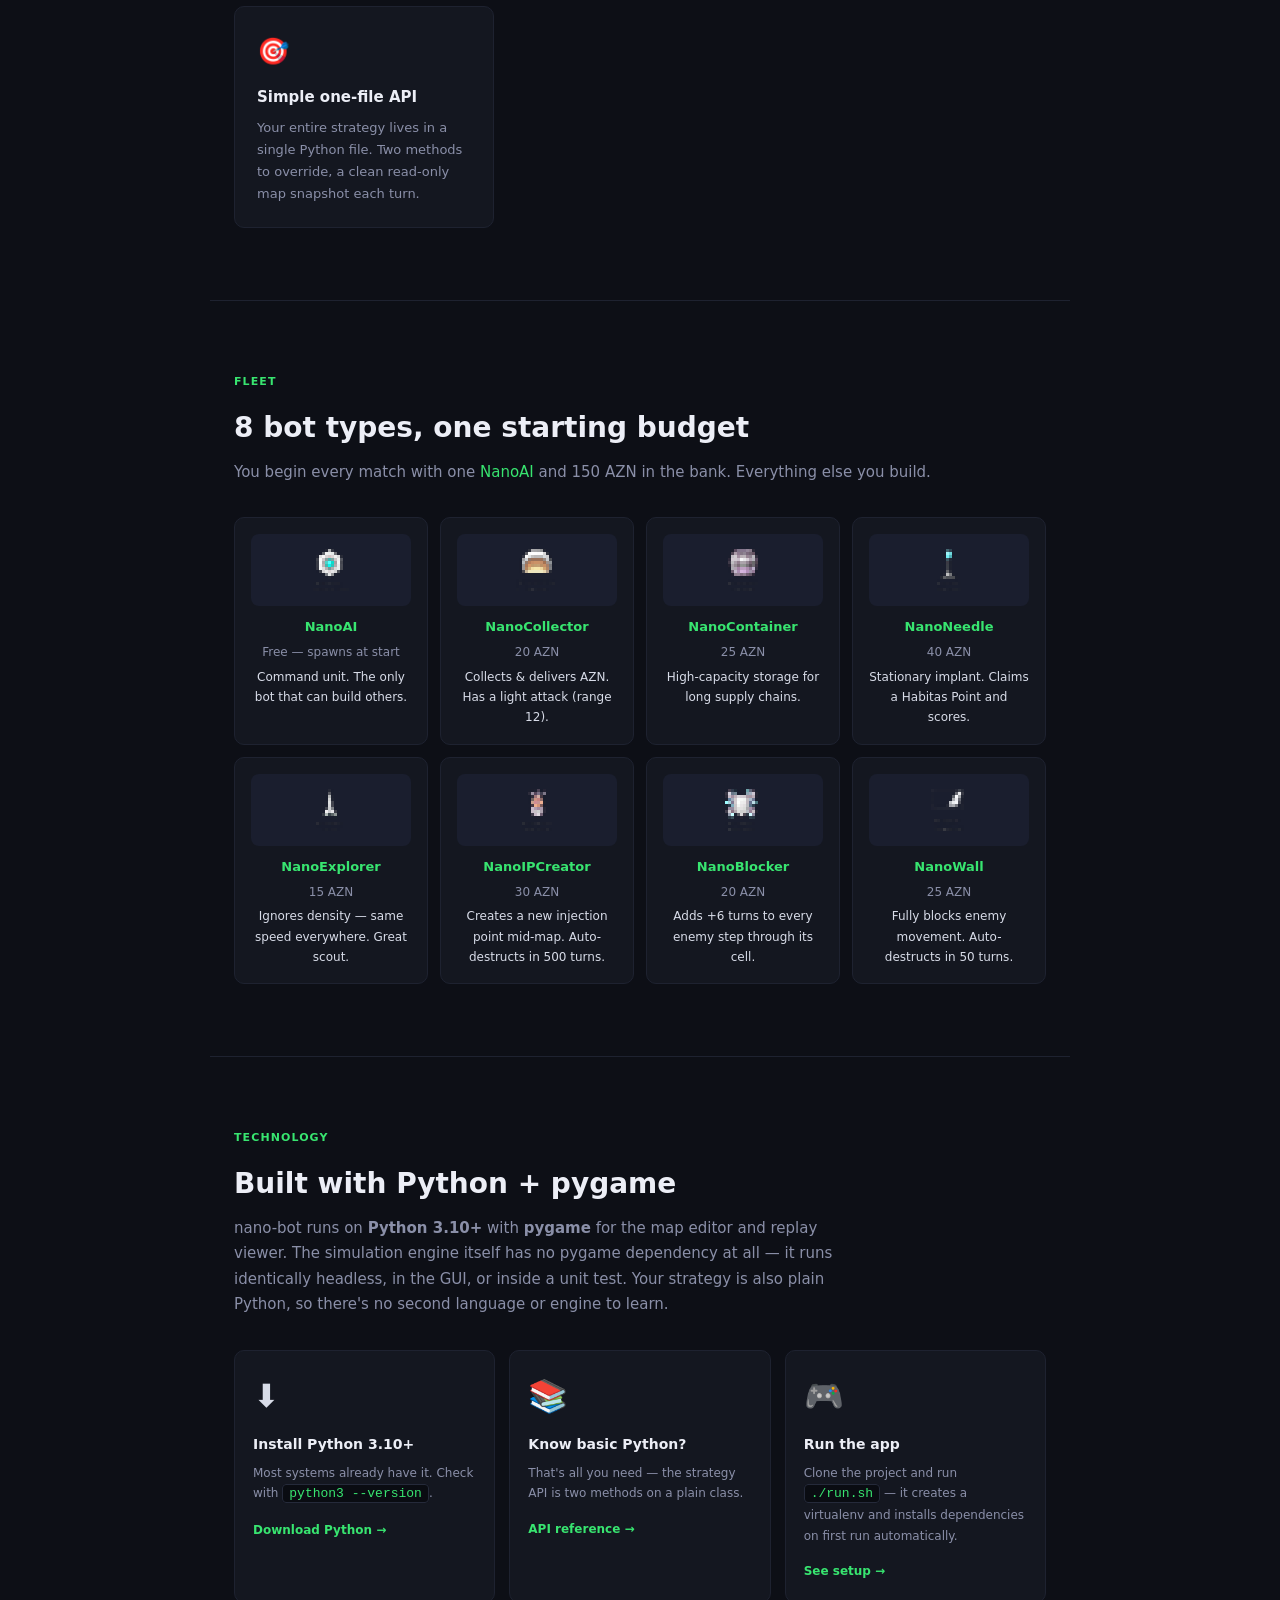
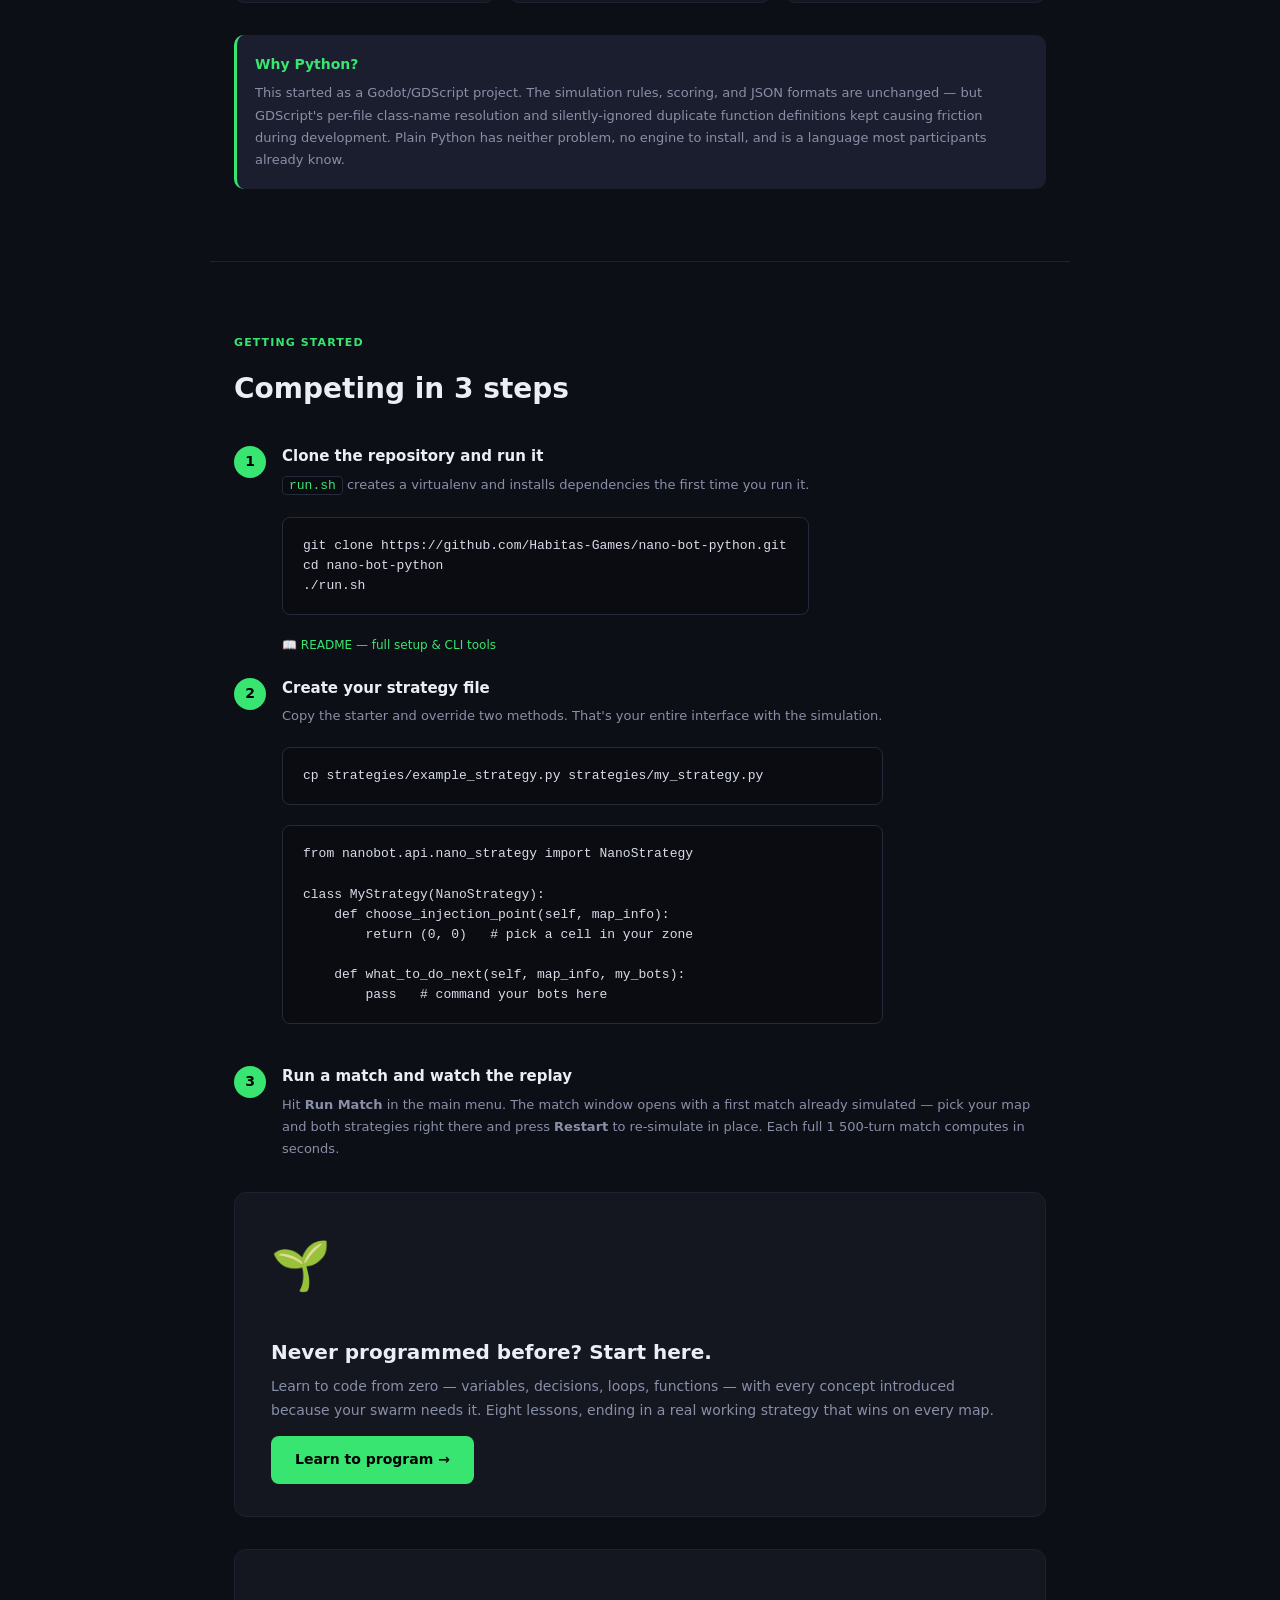
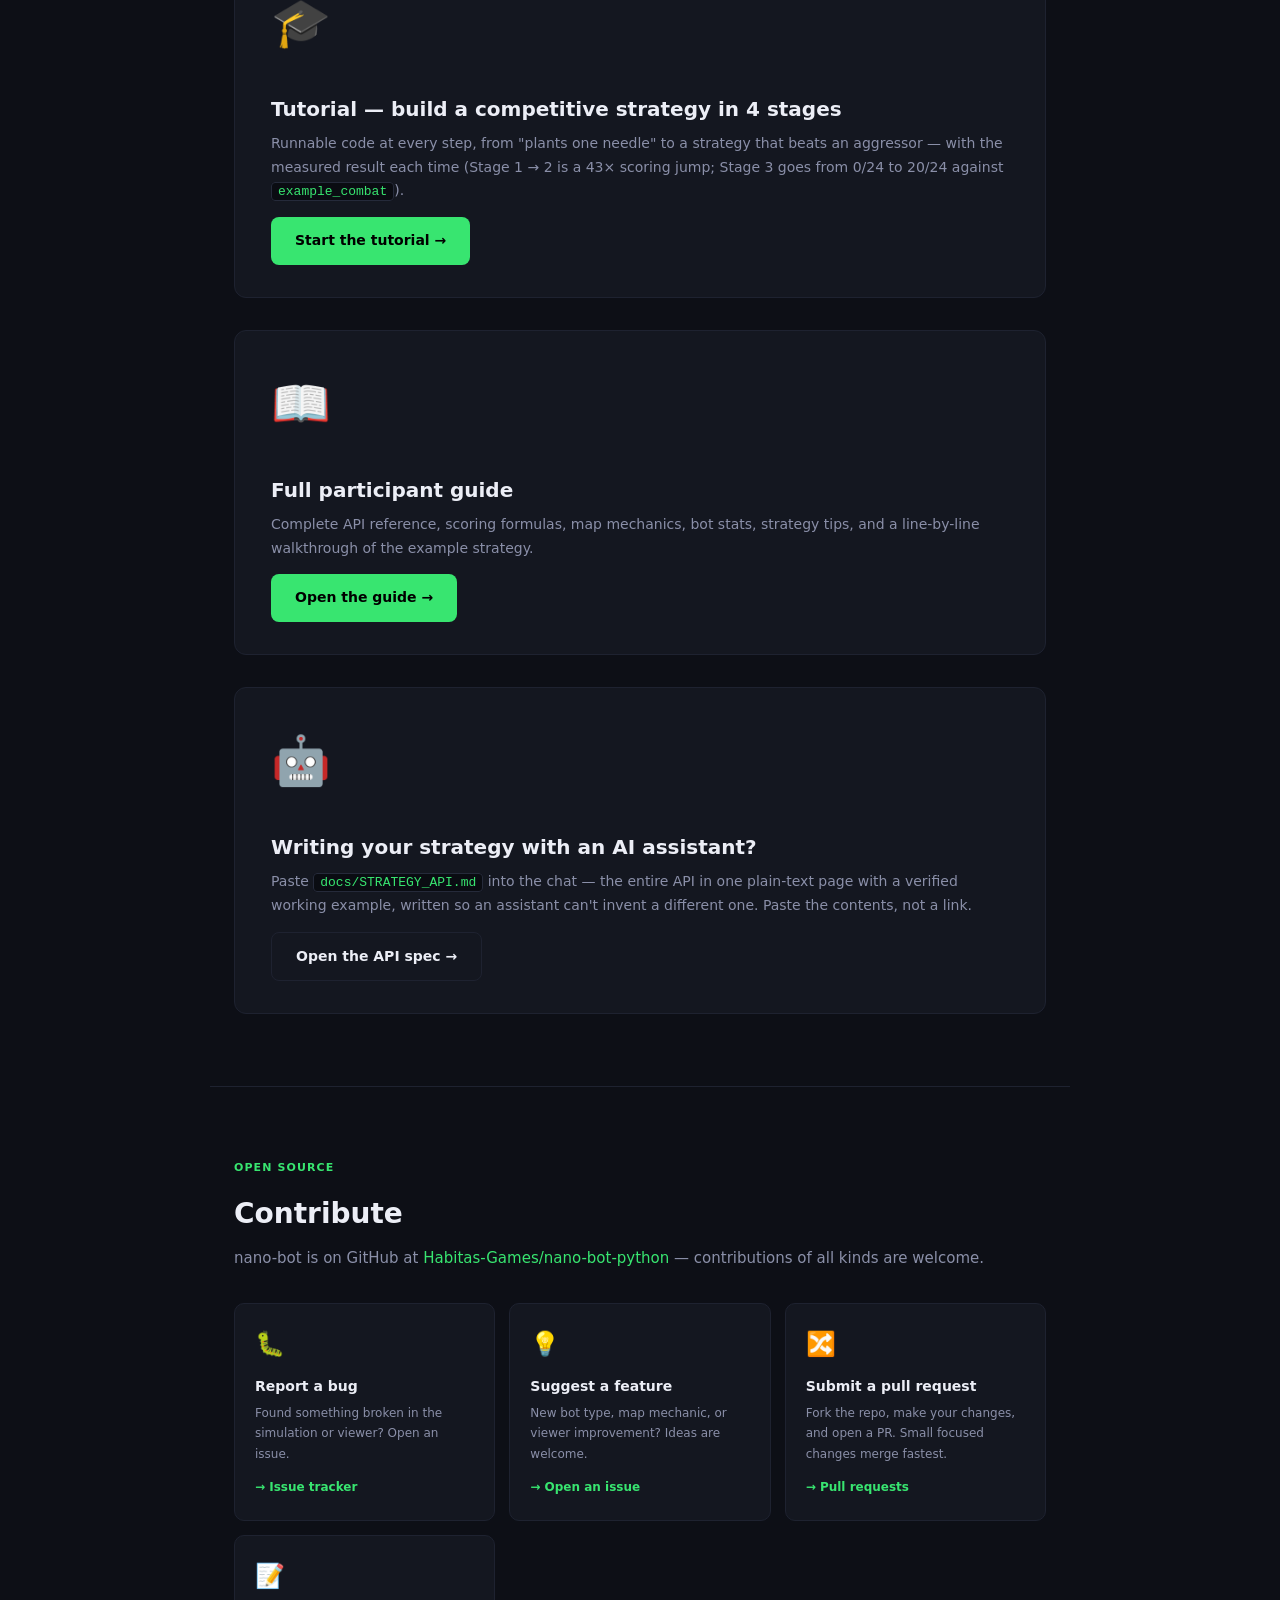
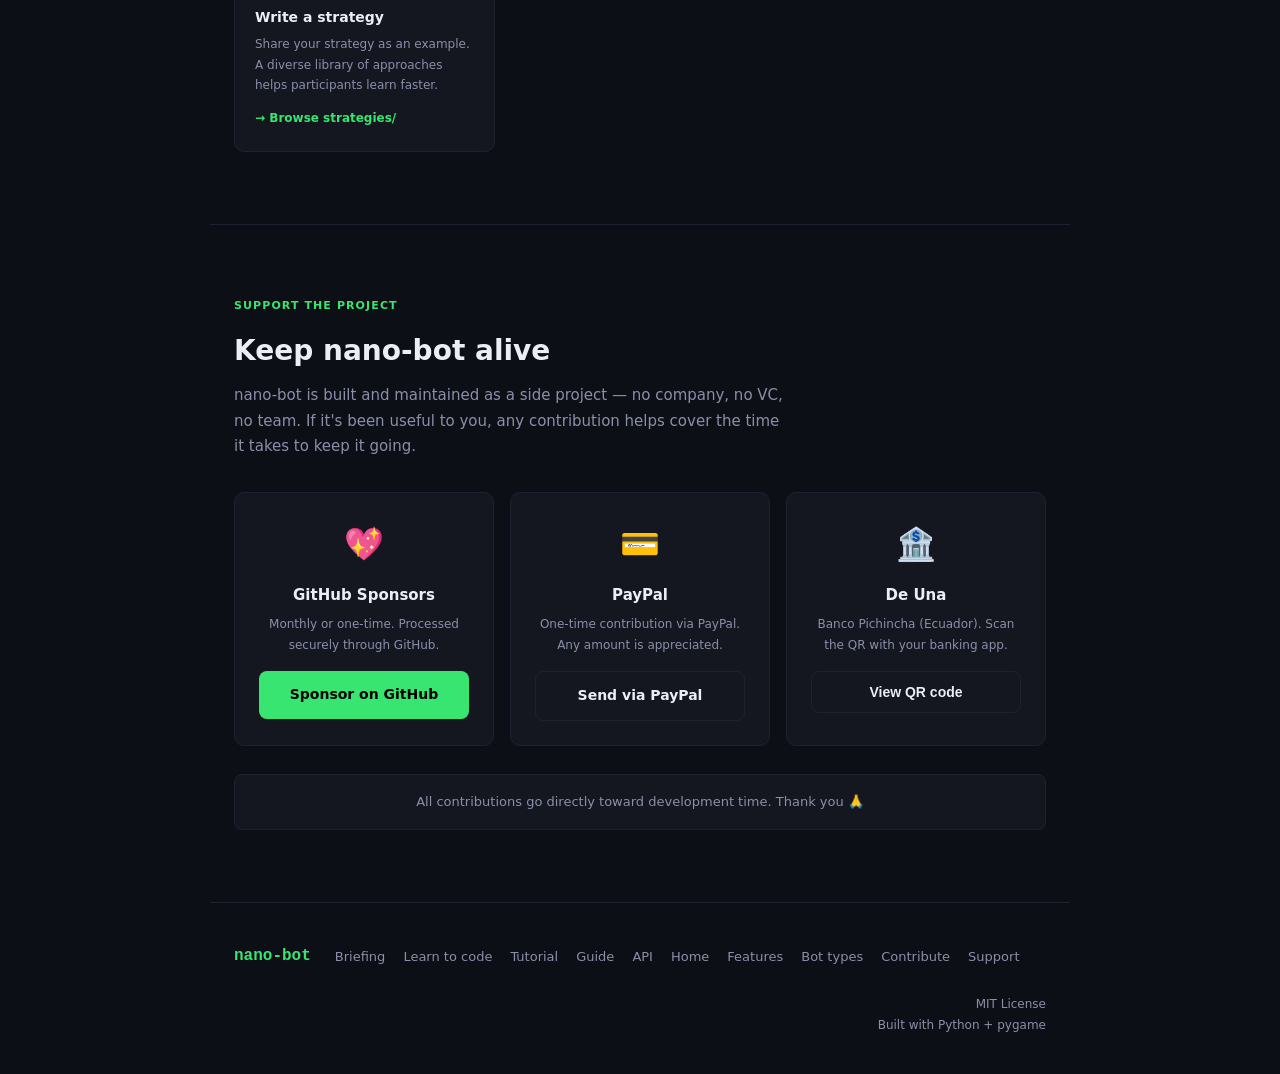
==== commit e9f30f40: "v0.0.34: rename to nano-bot and give every page the same menu Renames the product to 'nano-bot' ever" ====
--- a/index.html
+++ b/index.html
@@ -3,7 +3,7 @@
 <head>
 <meta charset="UTF-8">
 <meta name="viewport" content="width=device-width, initial-scale=1.0">
-<title>nano-bot-python — Nanobot Strategy Competition Platform</title>
+<title>nano-bot — Nanobot Strategy Competition Platform</title>
 <link rel="stylesheet" href="assets/site.css">
 <style>
   /* ── sections ── */
@@ -198,19 +198,15 @@
 
 <!-- ── NAV ───────────────────────────────────────────────────────────────── -->
 <nav>
-  <div class="nav-logo">nano-bot-python</div>
+  <div class="nav-logo"><a href="index.html">nano-bot</a></div>
   <div class="nav-links">
     <a href="docs/lore.html">Briefing</a>
     <a href="docs/learn_to_program.html">Learn to code</a>
     <a href="docs/tutorial.html">Tutorial</a>
-    <a href="#features">Features</a>
-    <a href="#bots">Bots</a>
-    <a href="#start">Get started</a>
     <a href="docs/participant_guide.html">Guide</a>
     <a href="docs/strategy_api.html">API</a>
-    <a href="#contribute">Contribute</a>
-    <a href="#support">Support</a>
-    <a href="https://github.com/Habitas-Games/nano-bot-python" class="nav-gh">GitHub ↗</a>
+    <a href="#start">Get started</a>
+    <a href="https://github.com/Habitas-Games/nano-bot-python" class="nav-gh">GitHub &#8599;</a>
   </div>
 </nav>
 
@@ -414,7 +410,7 @@
   <div class="section-label">Technology</div>
   <h2>Built with Python + pygame</h2>
   <p style="color:var(--muted); max-width:620px">
-    nano-bot-python runs on <strong>Python 3.10+</strong> with <strong>pygame</strong> for the
+    nano-bot runs on <strong>Python 3.10+</strong> with <strong>pygame</strong> for the
     map editor and replay viewer. The simulation engine itself has no pygame dependency at all —
     it runs identically headless, in the GUI, or inside a unit test. Your strategy is also plain
     Python, so there's no second language or engine to learn.
@@ -468,7 +464,7 @@
     <div class="step-row">
       <div class="step-num">1</div>
       <div class="step-body">
-        <h3>Clone nano-bot-python and run it</h3>
+        <h3>Clone the repository and run it</h3>
         <p><code>run.sh</code> creates a virtualenv and installs dependencies the first time you run it.</p>
         <pre>git clone https://github.com/Habitas-Games/nano-bot-python.git
 cd nano-bot-python
@@ -554,7 +550,7 @@
   <div class="section-label">Open source</div>
   <h2>Contribute</h2>
   <p style="color:var(--muted)">
-    nano-bot-python is on GitHub at
+    nano-bot is on GitHub at
     <a href="https://github.com/Habitas-Games/nano-bot-python" style="color:var(--accent);">Habitas-Games/nano-bot-python</a>
     — contributions of all kinds are welcome.
   </p>
@@ -592,7 +588,7 @@
   <div class="section-label">Support the project</div>
   <h2>Keep nano-bot alive</h2>
   <p style="color:var(--muted); max-width:560px">
-    nano-bot-python is built and maintained as a side project — no company, no VC, no team.
+    nano-bot is built and maintained as a side project — no company, no VC, no team.
     If it's been useful to you, any contribution helps cover the time it takes to keep it going.
   </p>
 
@@ -624,12 +620,16 @@
 
 <!-- ── FOOTER ────────────────────────────────────────────────────────────── -->
 <footer>
-  <div class="footer-logo">nano-bot-python</div>
+  <div class="footer-logo">nano-bot</div>
   <div class="footer-links">
-    <a href="#start">Get started</a>
-    <a href="docs/participant_guide.html">Participant Guide</a>
+    <a href="docs/lore.html">Briefing</a>
+    <a href="docs/learn_to_program.html">Learn to code</a>
+    <a href="docs/tutorial.html">Tutorial</a>
+    <a href="docs/participant_guide.html">Guide</a>
+    <a href="docs/strategy_api.html">API</a>
+    <a href="index.html">Home</a>
+    <a href="#features">Features</a>
     <a href="#bots">Bot types</a>
-    <a href="#features">Features</a>
     <a href="#contribute">Contribute</a>
     <a href="#support">Support</a>
   </div>
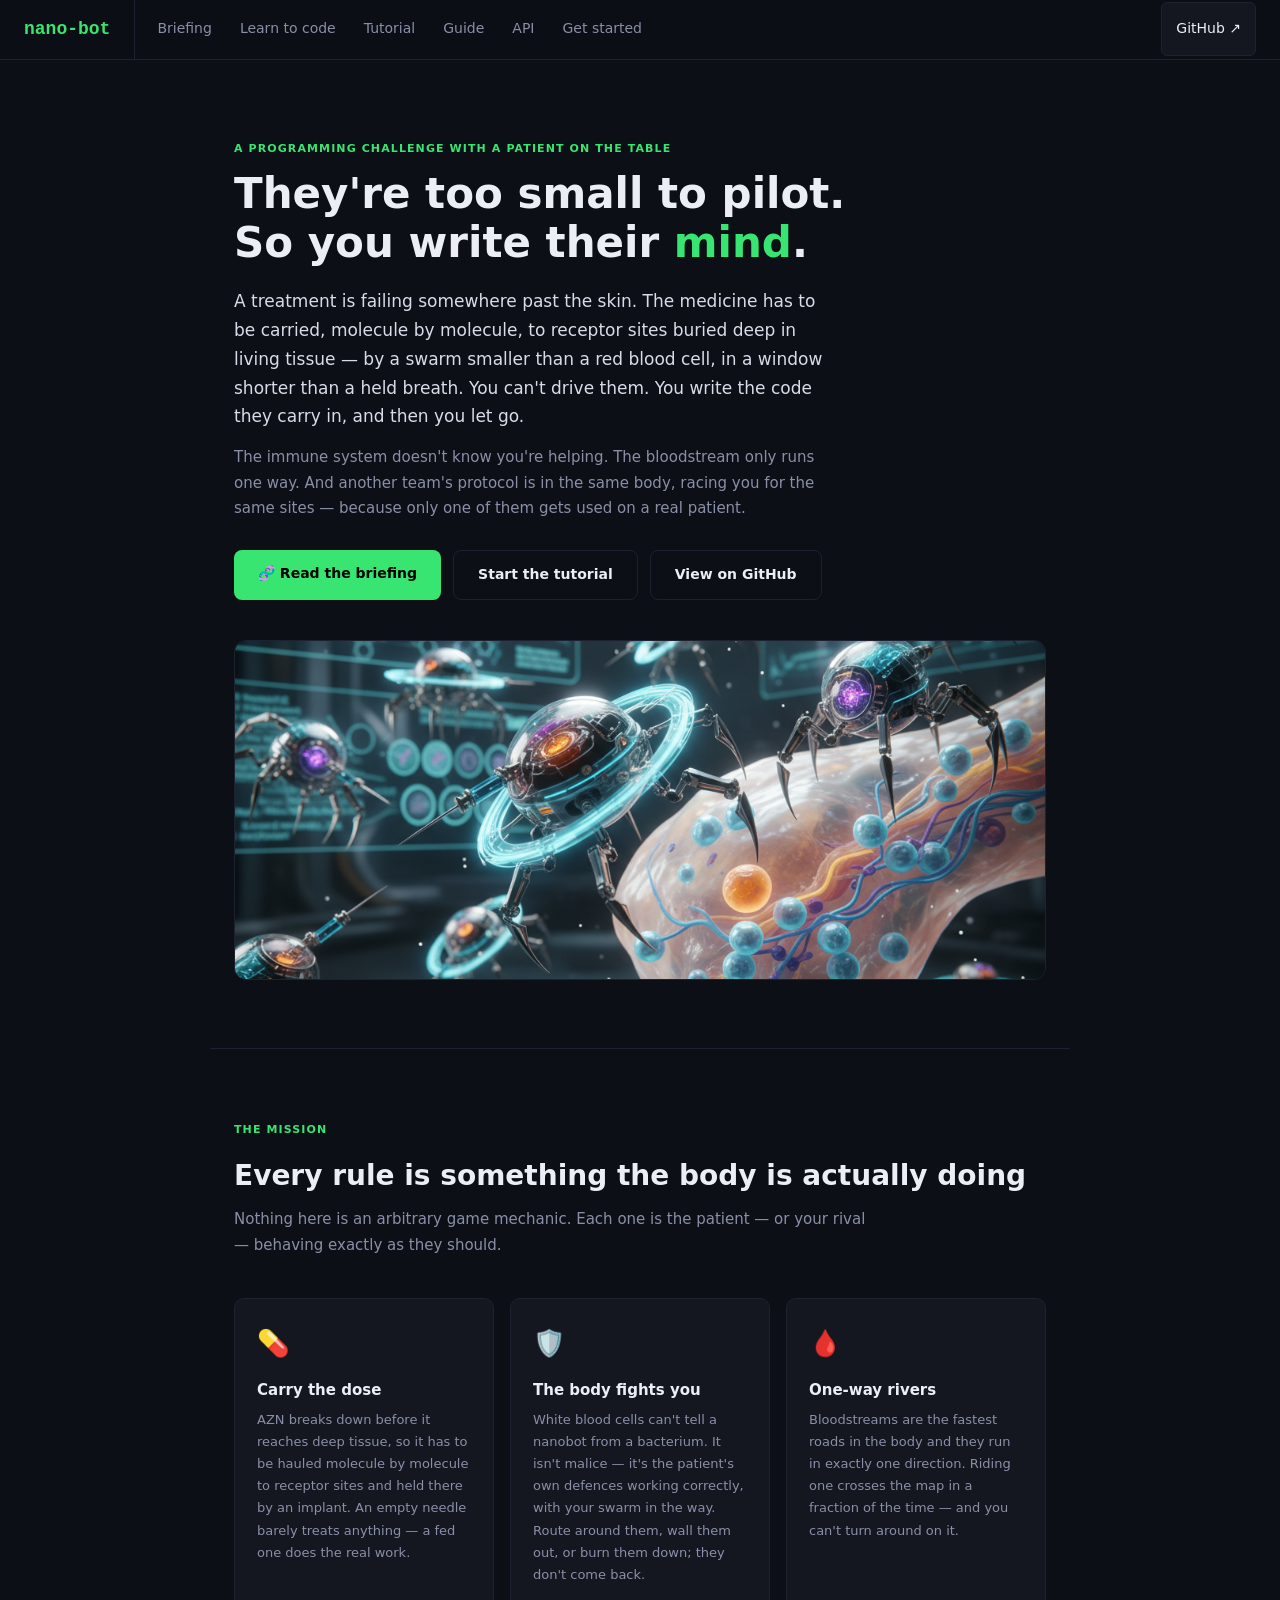
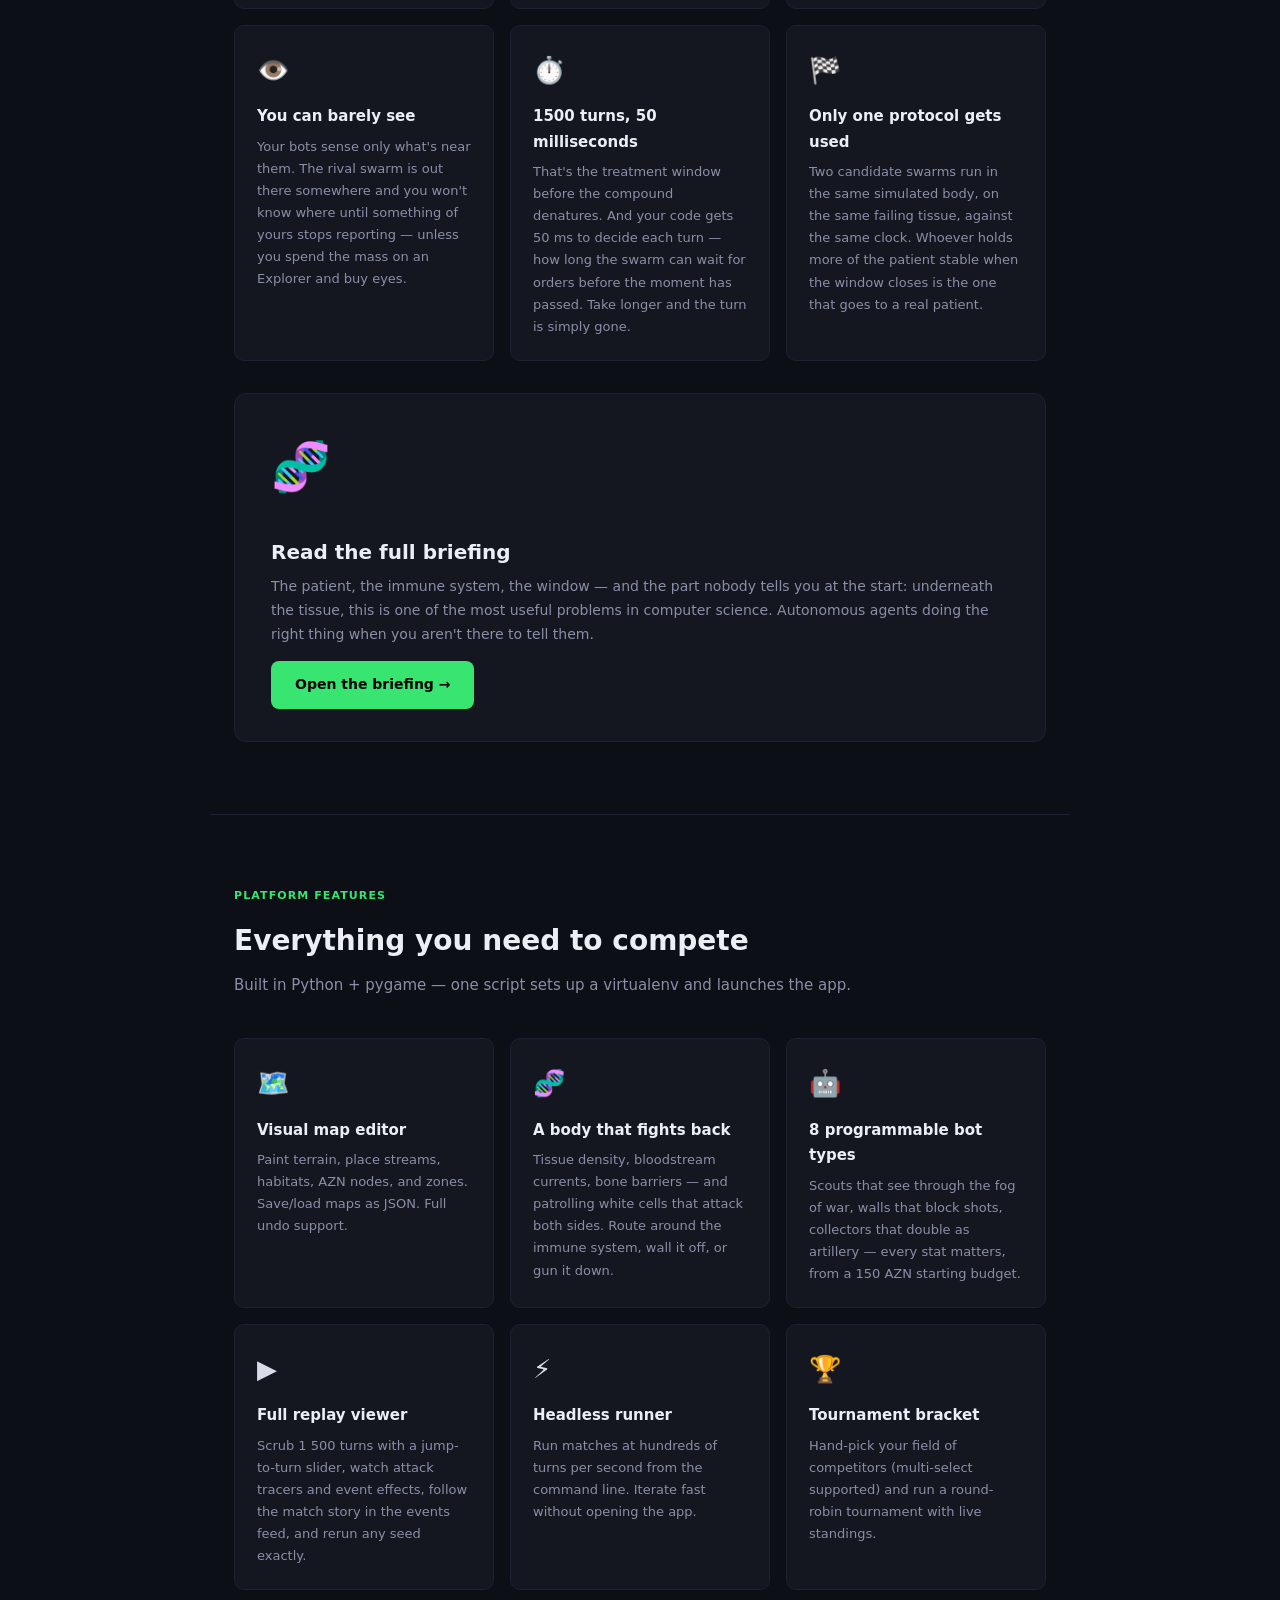
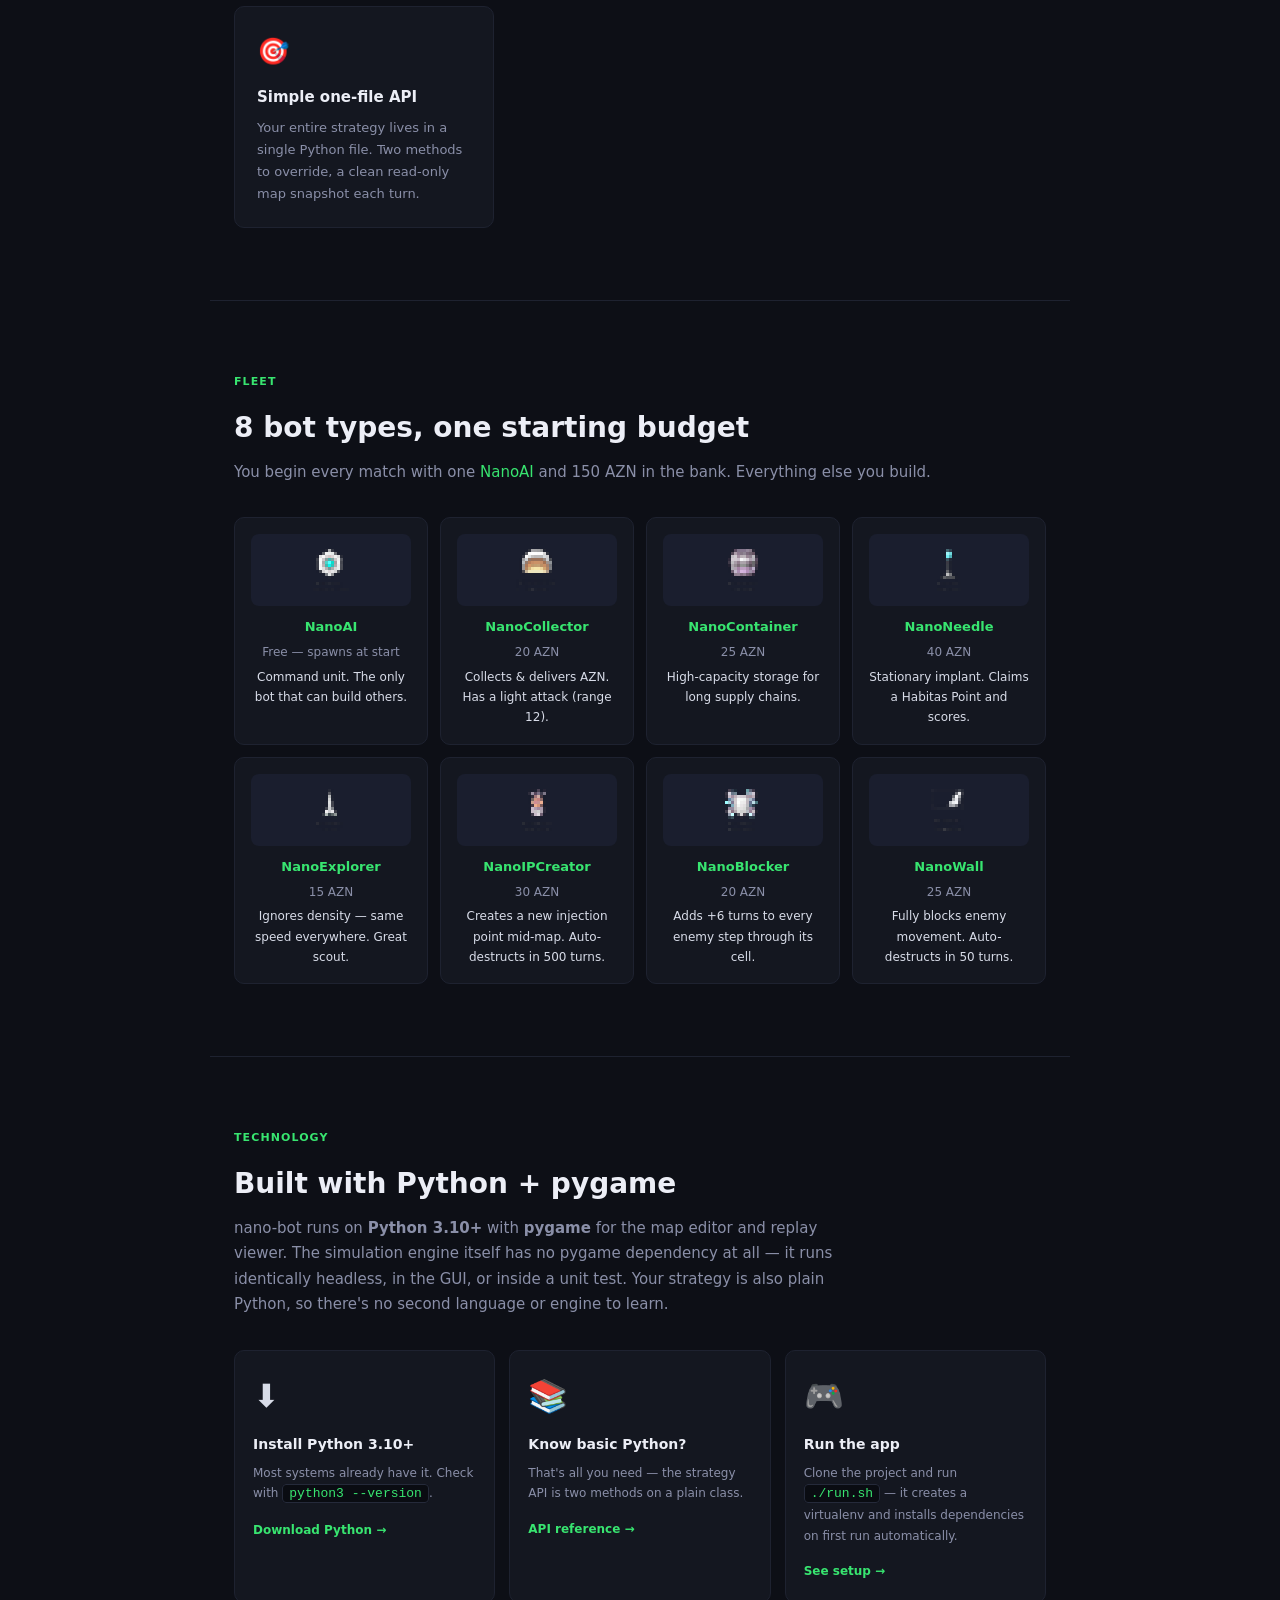
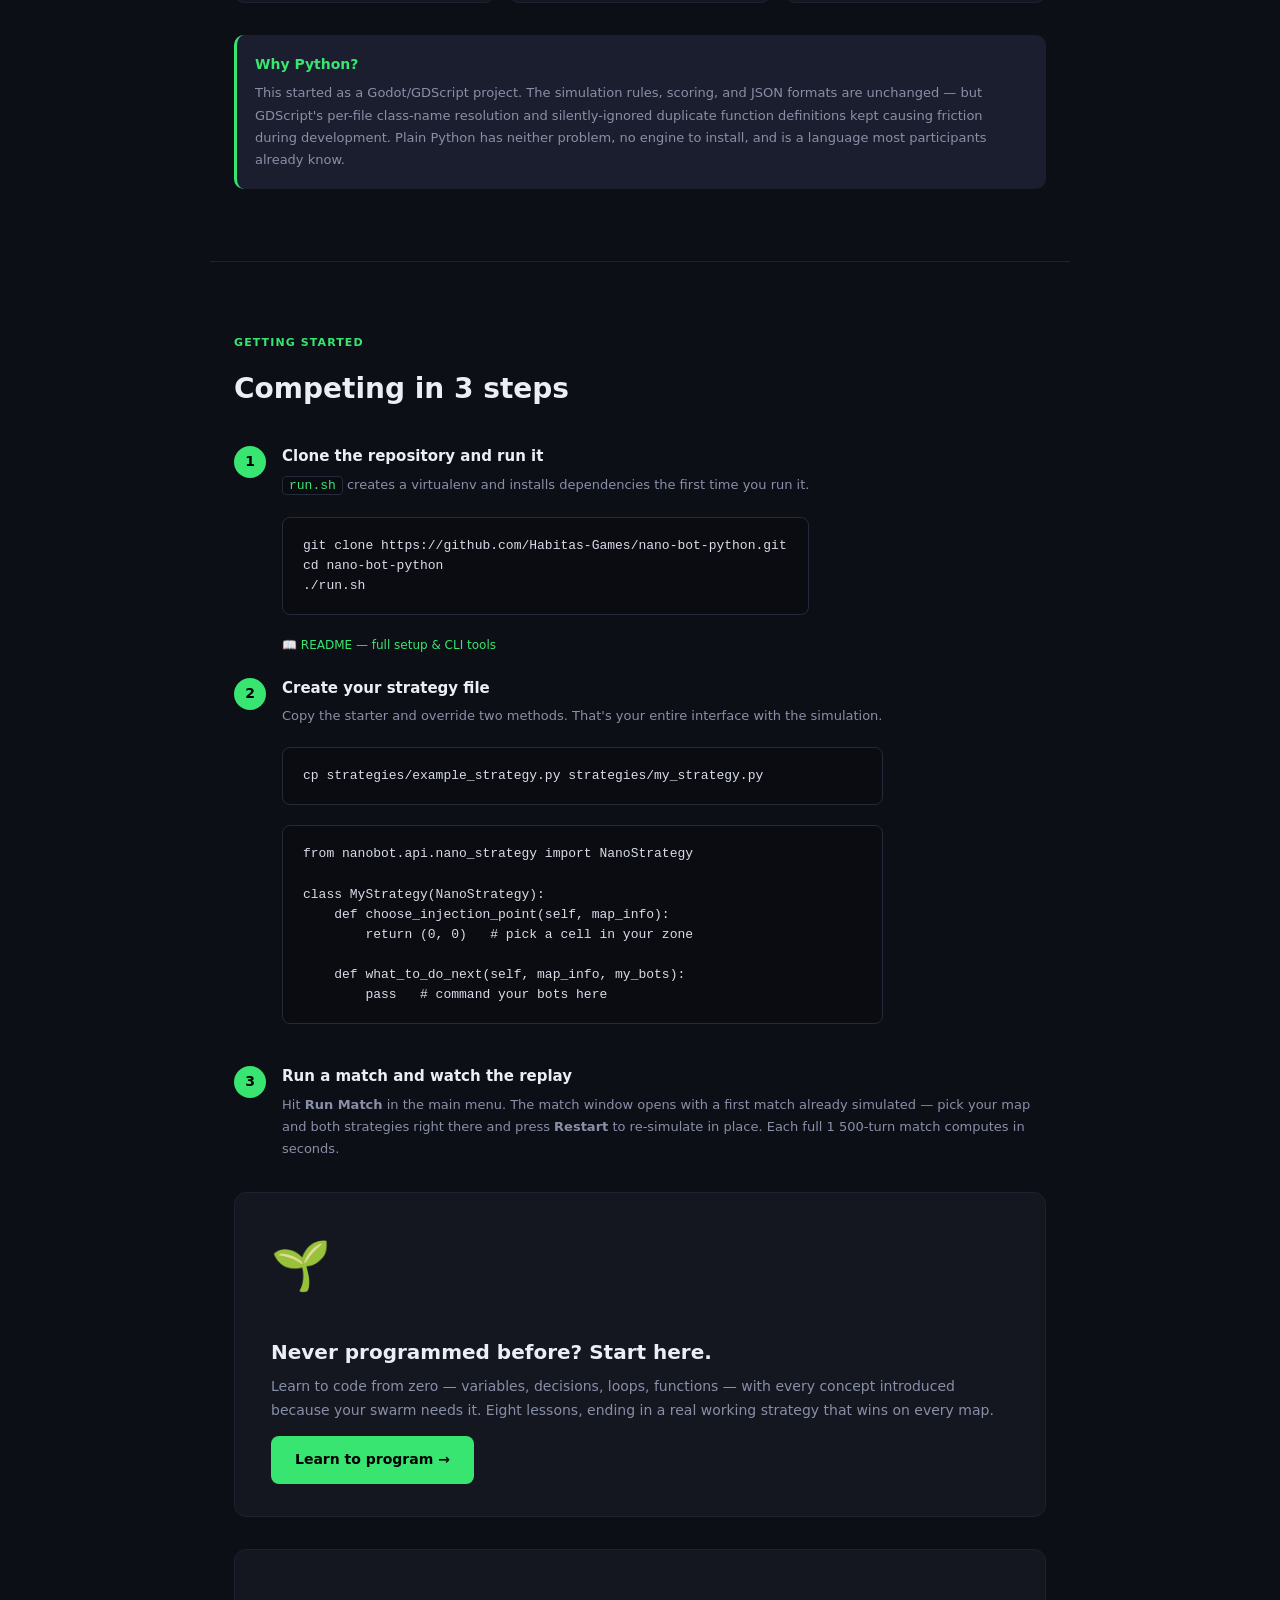
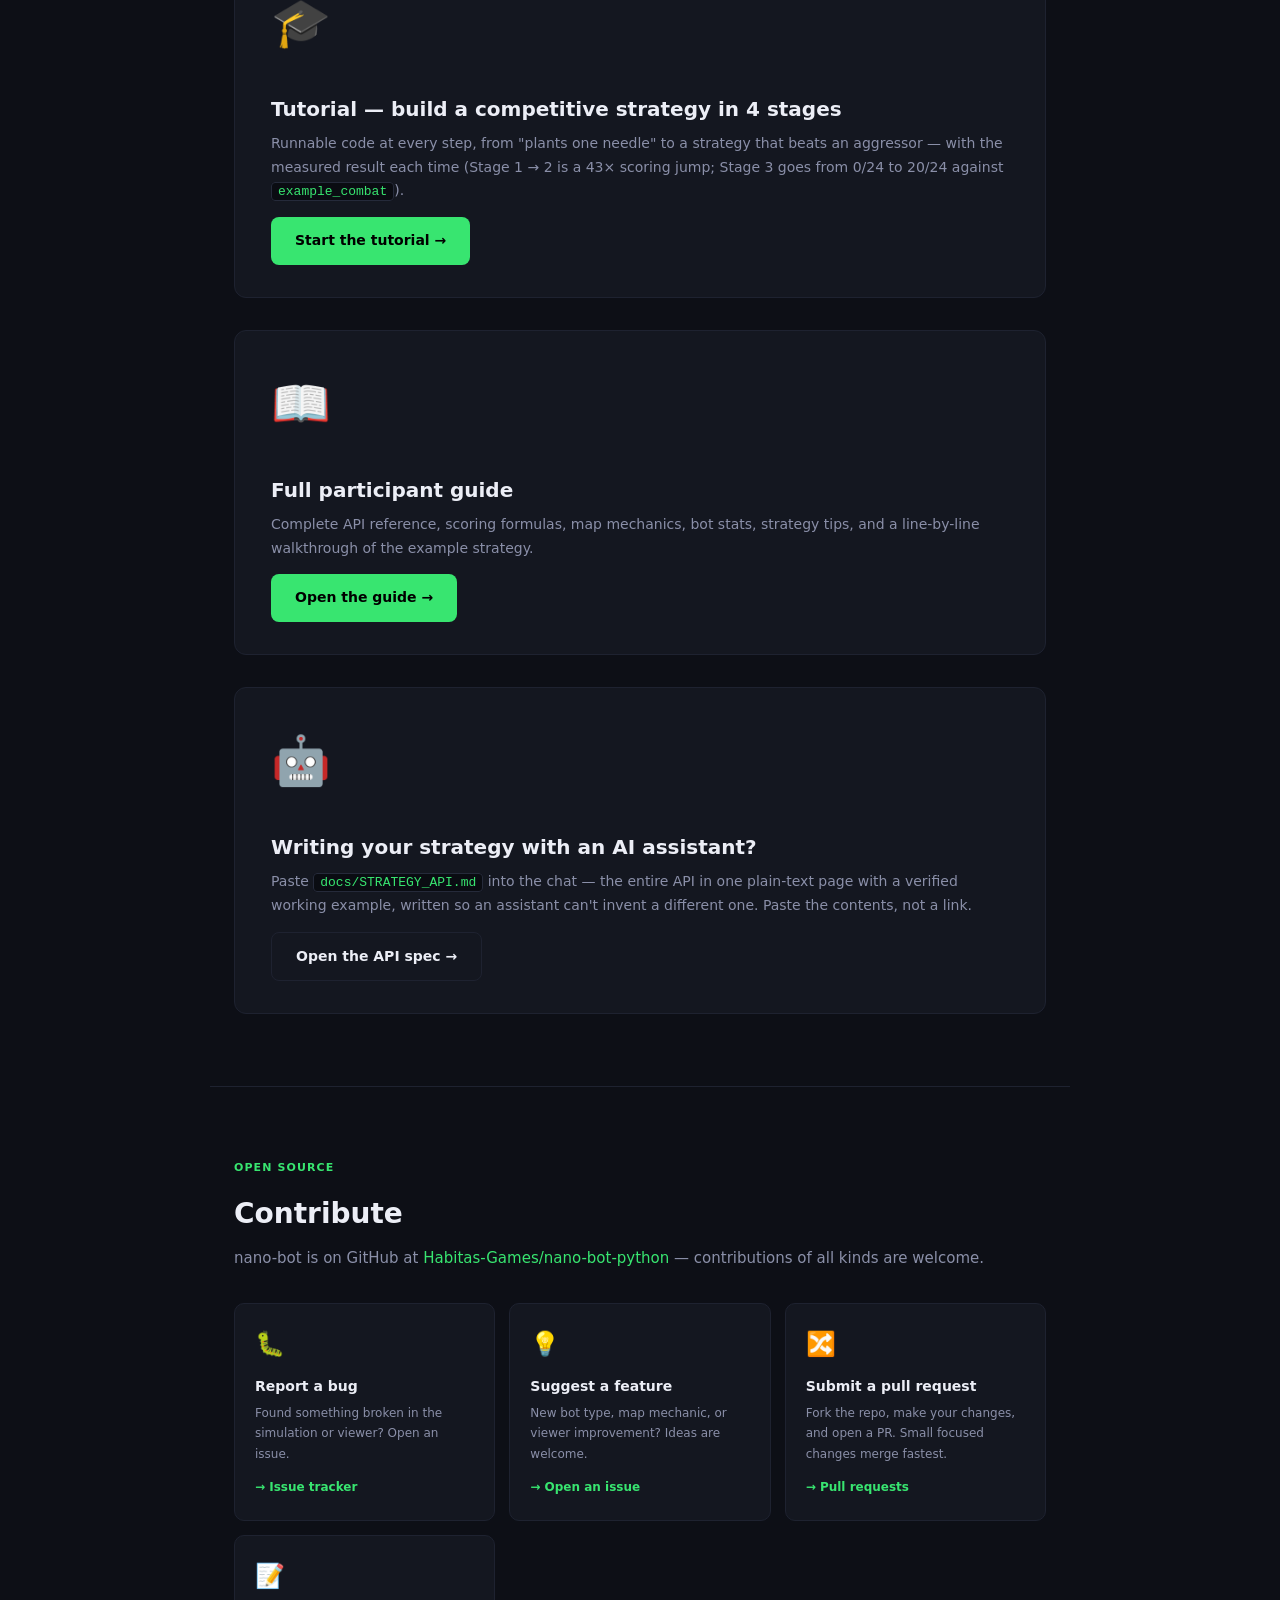
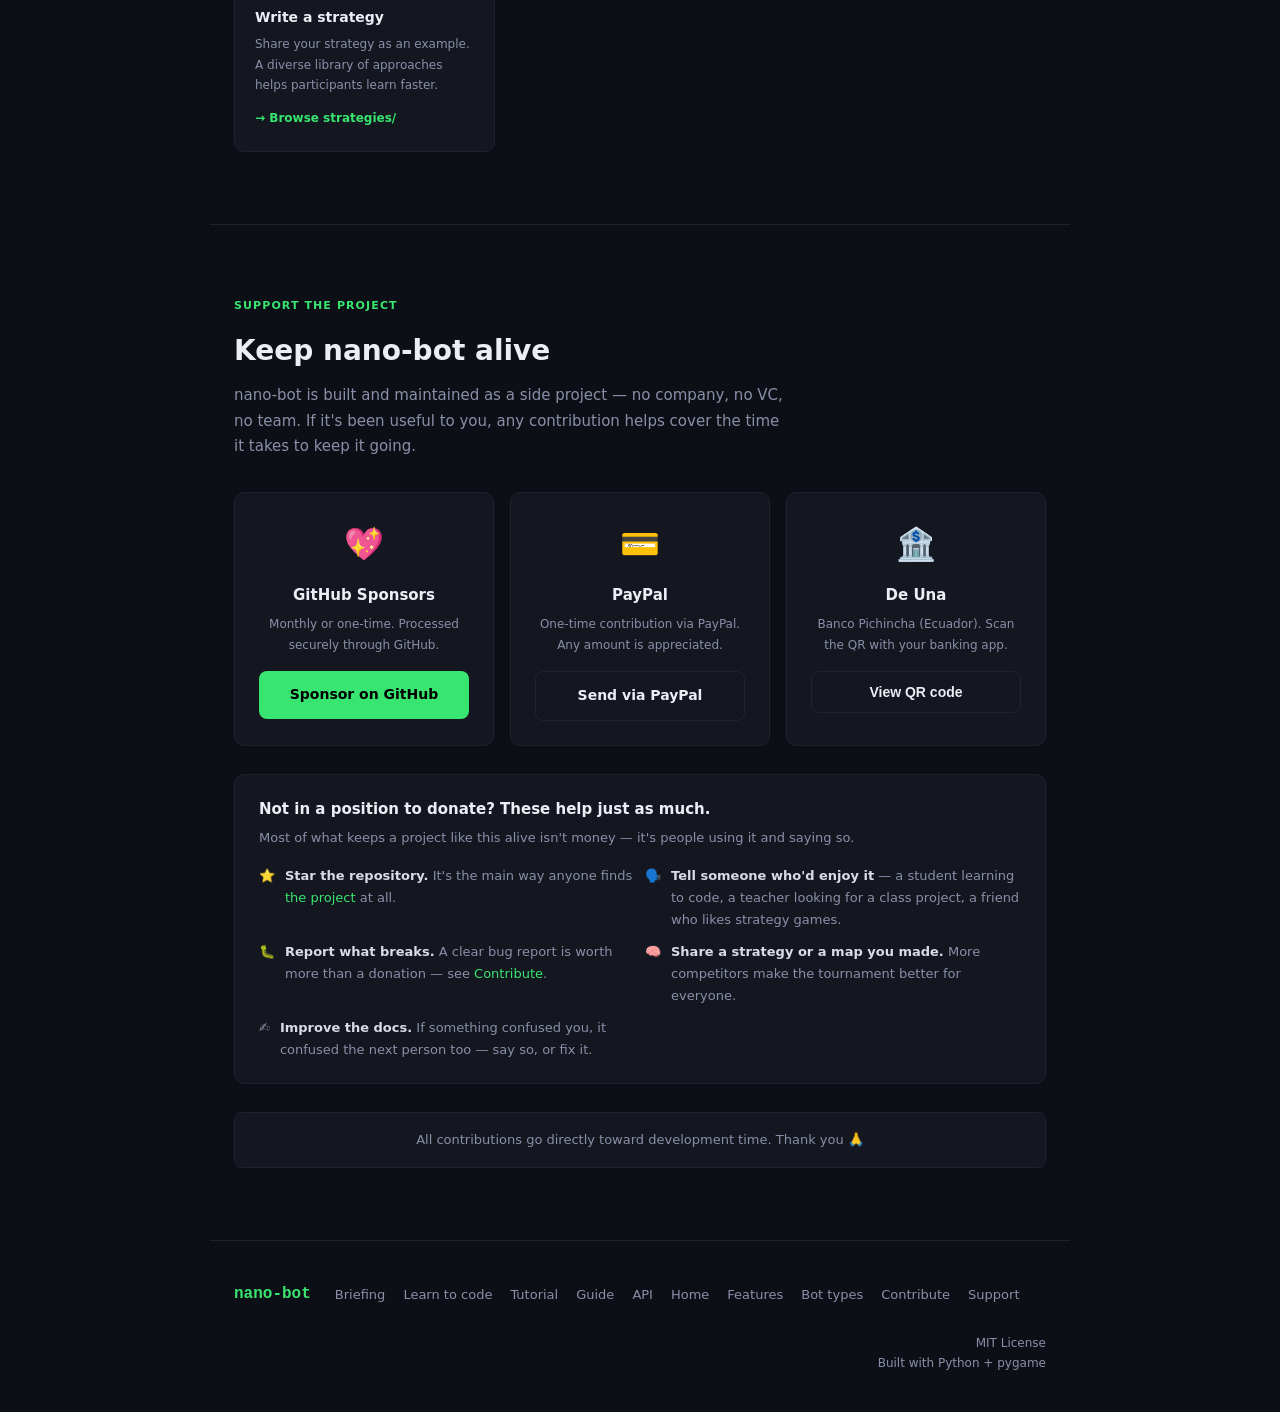
==== commit 7a50fde9: "v0.0.35: add ways to support the project, including the ones that cost nothing The landing page had " ====
--- a/index.html
+++ b/index.html
@@ -156,6 +156,18 @@
     background: var(--surface); border-radius: 8px; border: 1px solid var(--border);
     font-size: 13px; color: var(--muted); text-align: center;
   }
+  /* ways to help that cost nothing — most people land here, not on the donate cards */
+  .support-free {
+    margin-top: 28px; padding: 22px 24px;
+    background: var(--surface); border: 1px solid var(--border); border-radius: 10px;
+  }
+  .support-free h3 { font-size: 15px; margin-bottom: 4px; }
+  .support-free > p { font-size: 13px; color: var(--muted); margin: 0 0 16px; }
+  .support-free ul { list-style: none; display: grid; gap: 10px;
+    grid-template-columns: repeat(auto-fill, minmax(260px, 1fr)); }
+  .support-free li { font-size: 13px; color: var(--muted); display: flex; gap: 10px; }
+  .support-free li span { flex-shrink: 0; }
+  .support-free strong { color: var(--text); font-weight: 600; }
 
   /* ── modal ── */
   .modal {
@@ -613,6 +625,23 @@
     </div>
   </div>
 
+  <div class="support-free">
+    <h3>Not in a position to donate? These help just as much.</h3>
+    <p>Most of what keeps a project like this alive isn't money — it's people using it and saying so.</p>
+    <ul>
+      <li><span>⭐</span><div><strong>Star the repository.</strong> It's the main way anyone finds
+        <a href="https://github.com/Habitas-Games/nano-bot-python">the project</a> at all.</div></li>
+      <li><span>🗣️</span><div><strong>Tell someone who'd enjoy it</strong> — a student learning to code,
+        a teacher looking for a class project, a friend who likes strategy games.</div></li>
+      <li><span>🐛</span><div><strong>Report what breaks.</strong> A clear bug report is worth more than
+        a donation — see <a href="#contribute">Contribute</a>.</div></li>
+      <li><span>🧠</span><div><strong>Share a strategy or a map you made.</strong> More competitors
+        make the tournament better for everyone.</div></li>
+      <li><span>✍️</span><div><strong>Improve the docs.</strong> If something confused you, it confused
+        the next person too — say so, or fix it.</div></li>
+    </ul>
+  </div>
+
   <div class="support-note">
     All contributions go directly toward development time. Thank you 🙏
   </div>
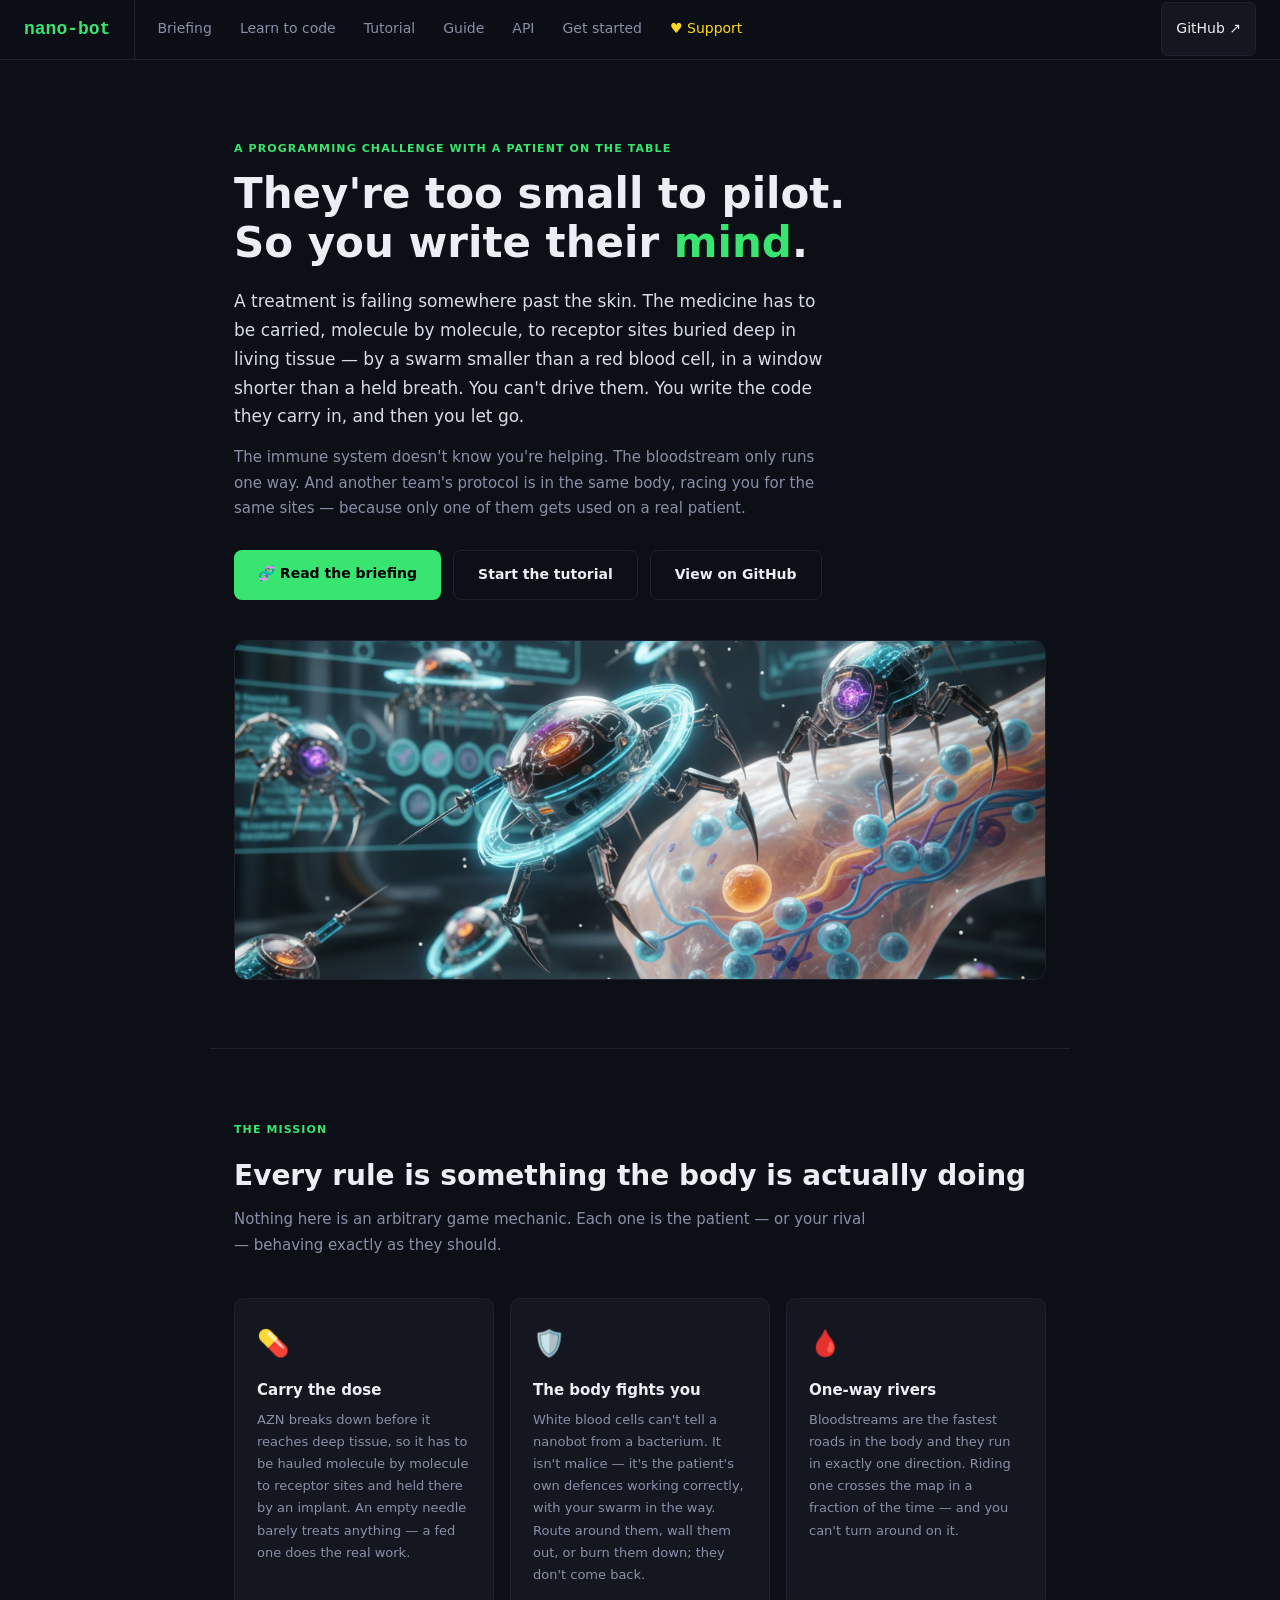
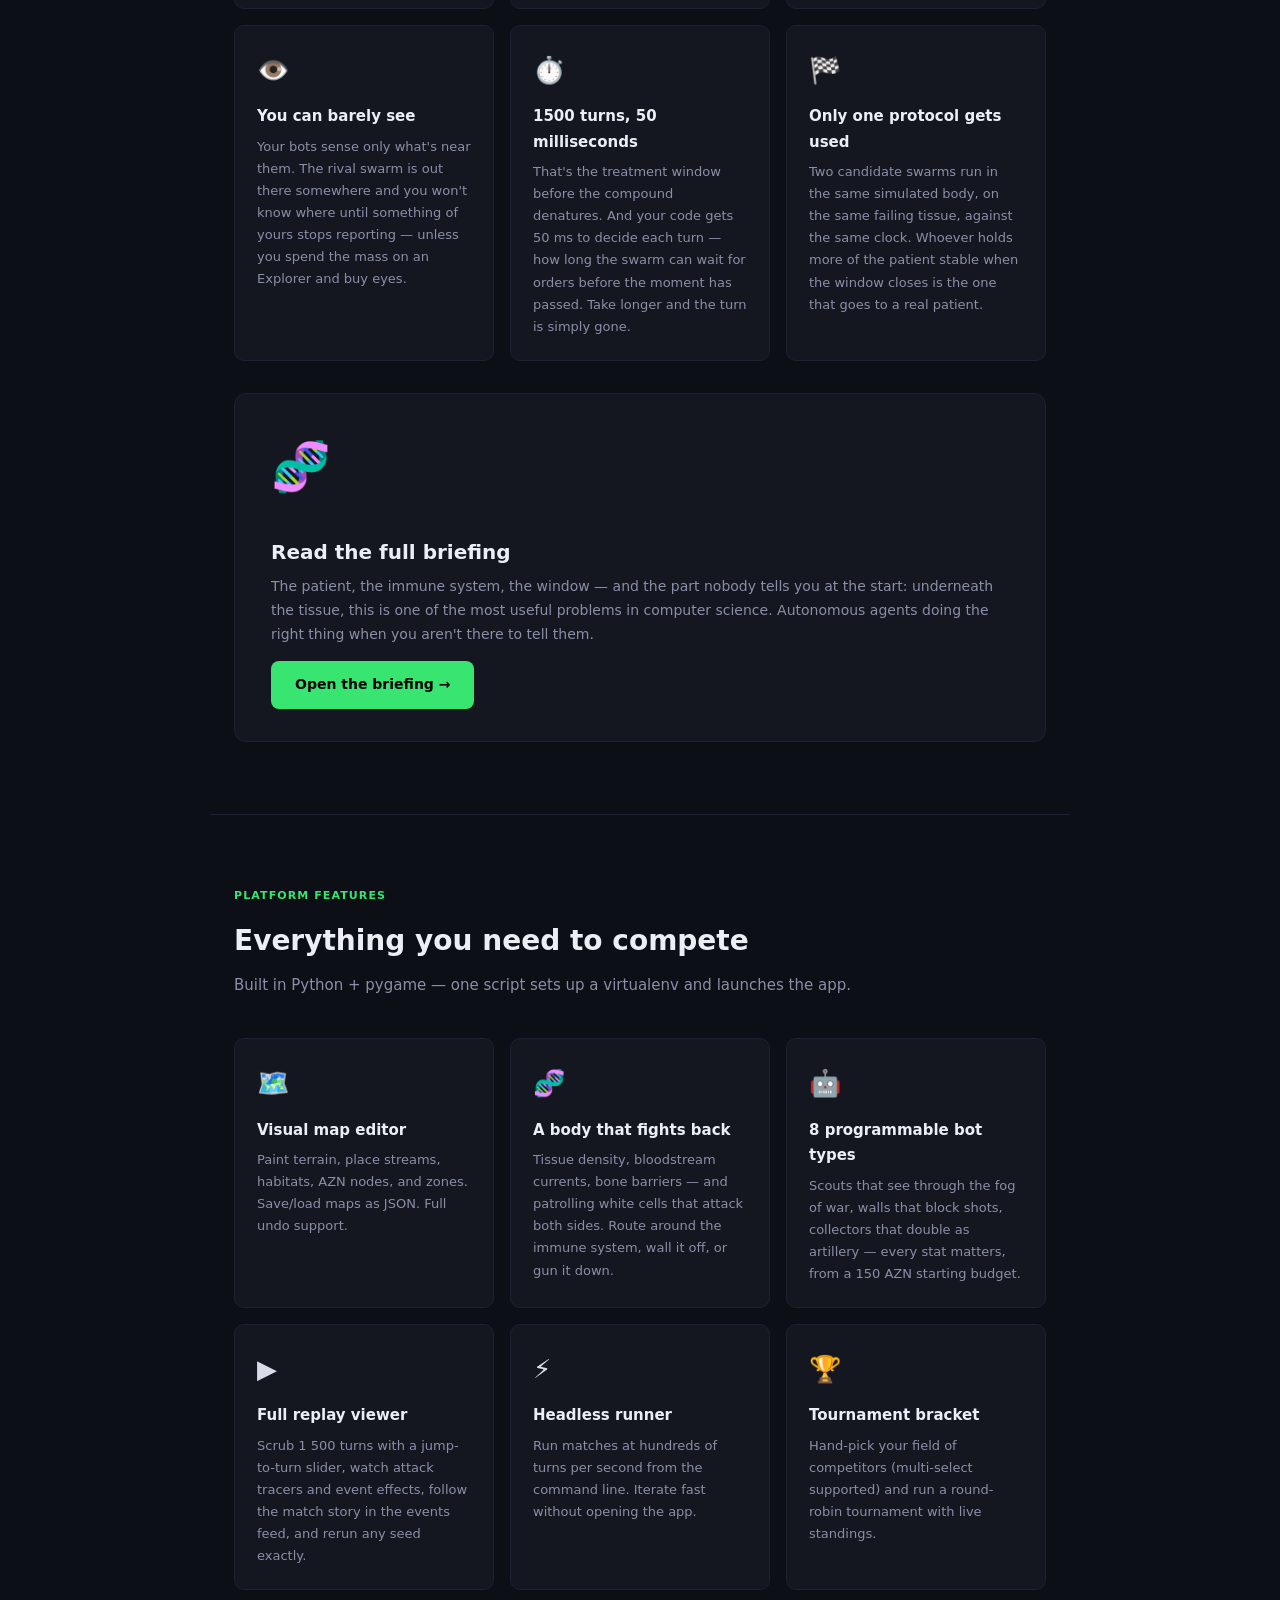
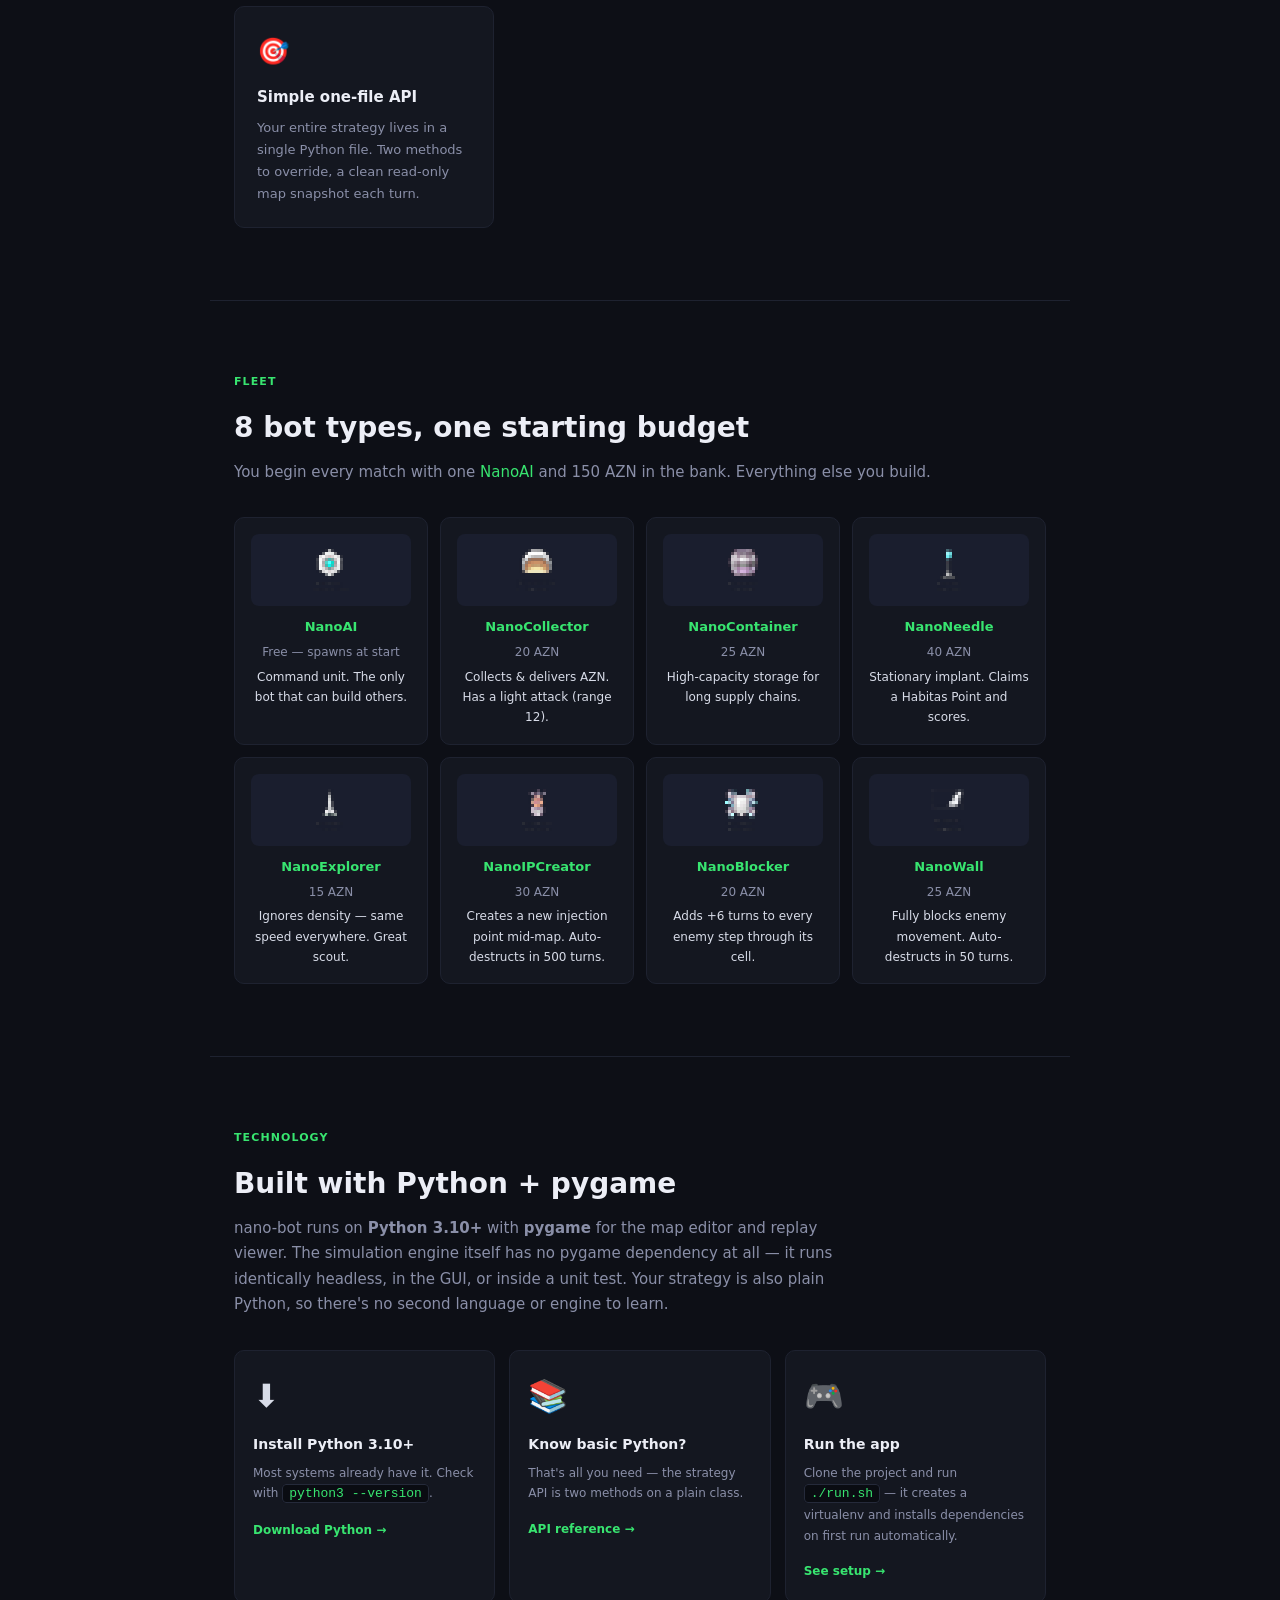
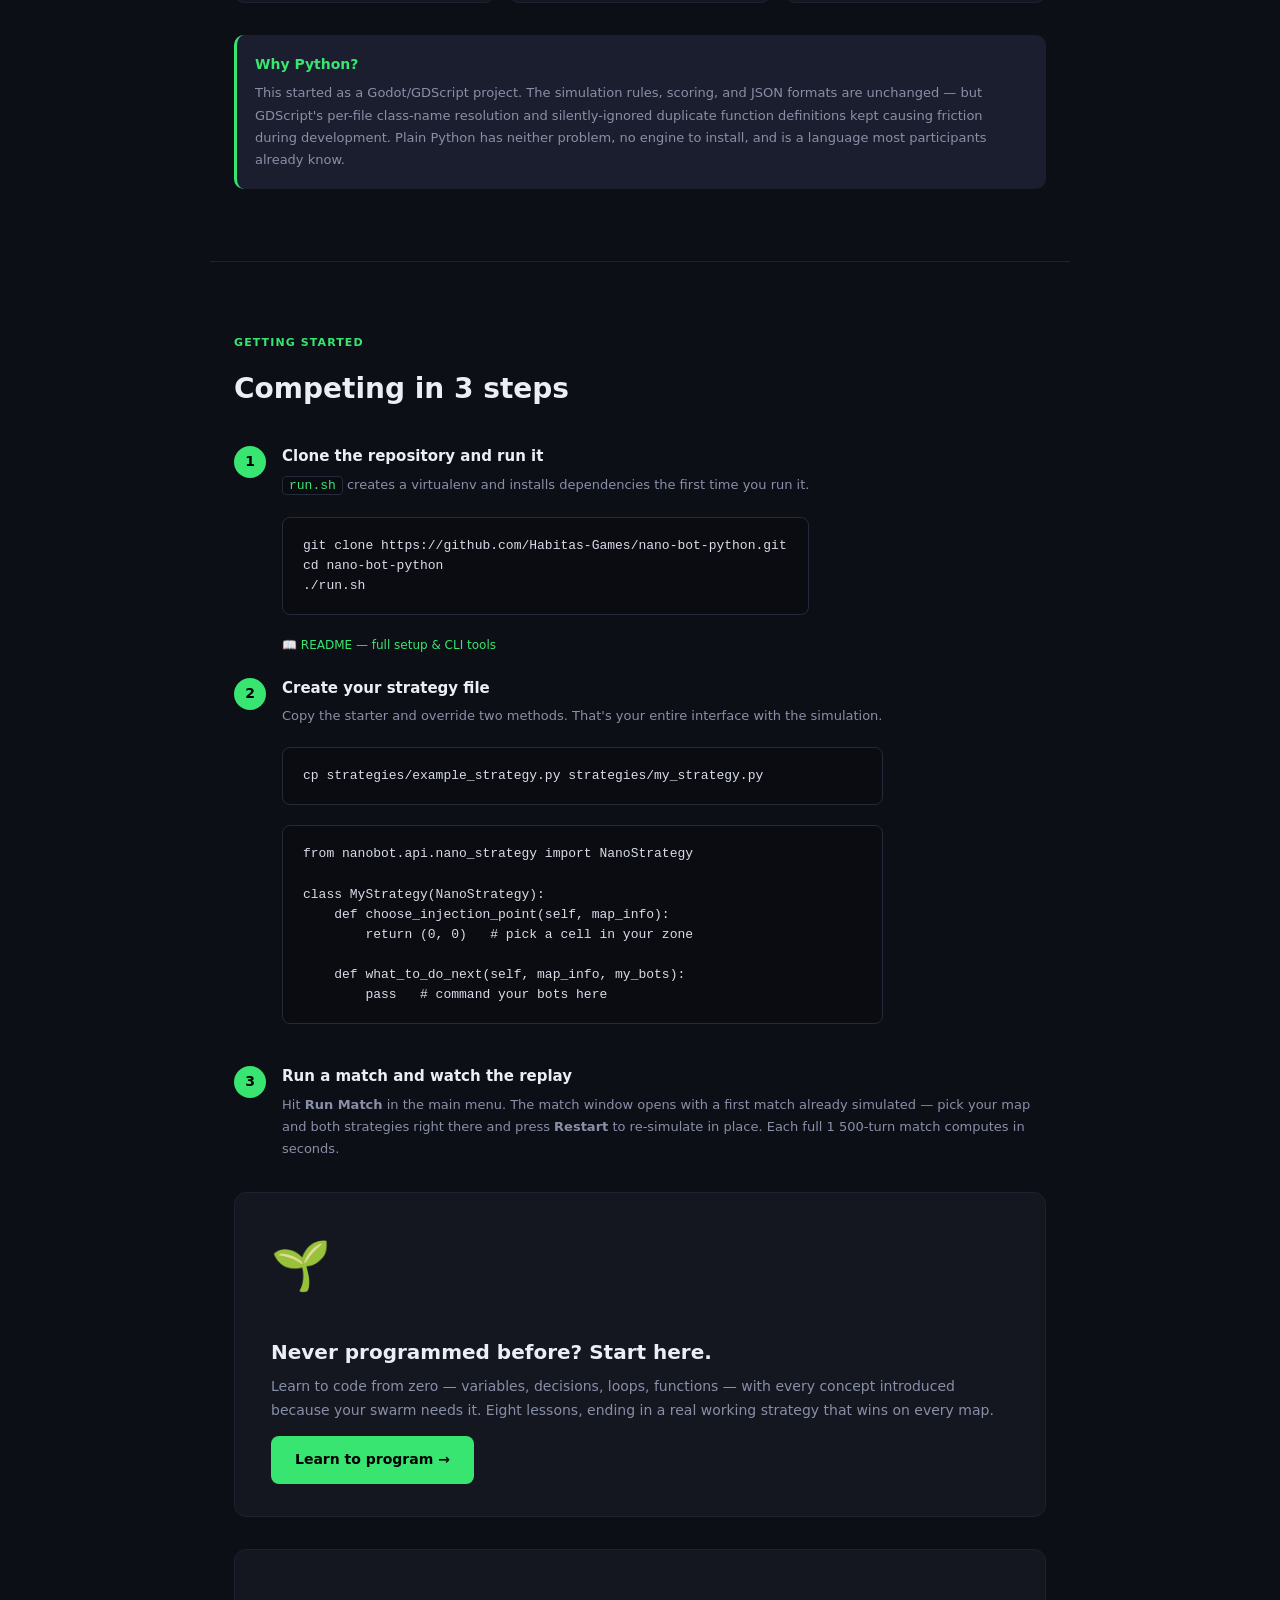
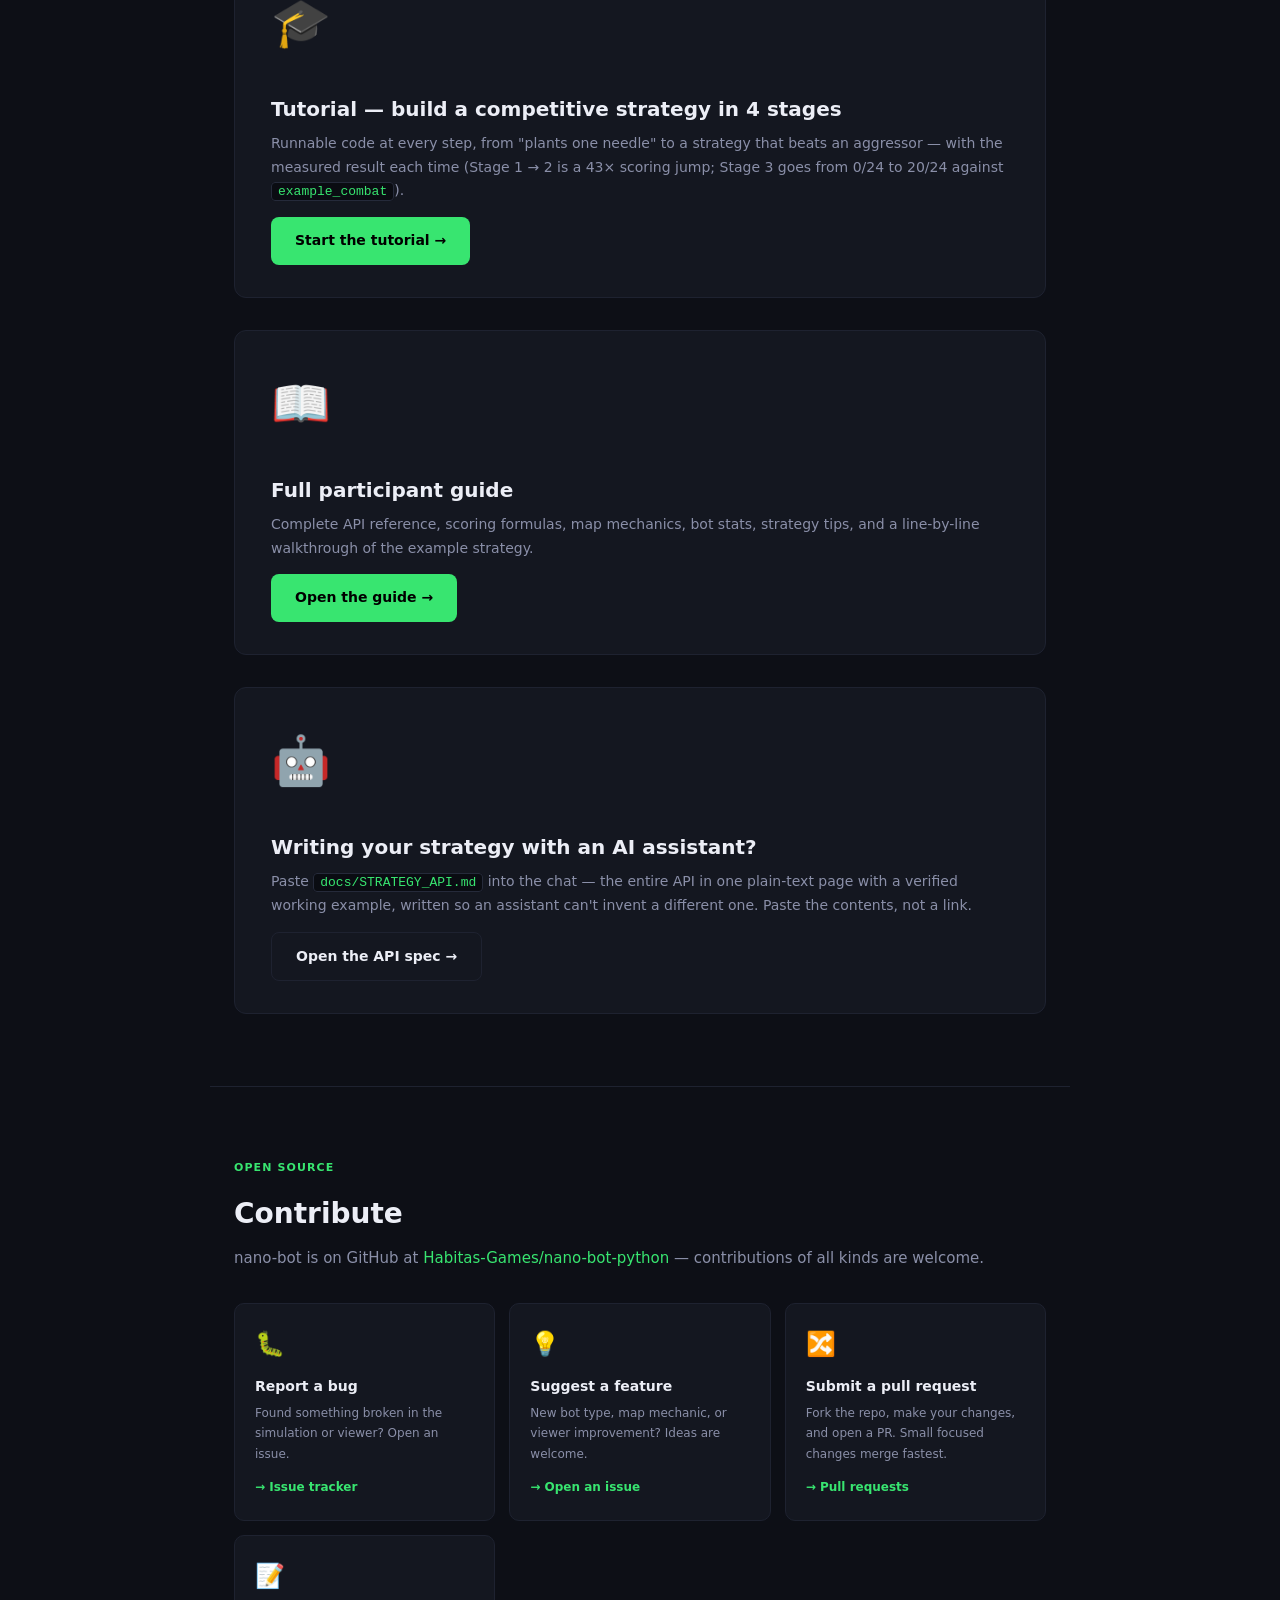
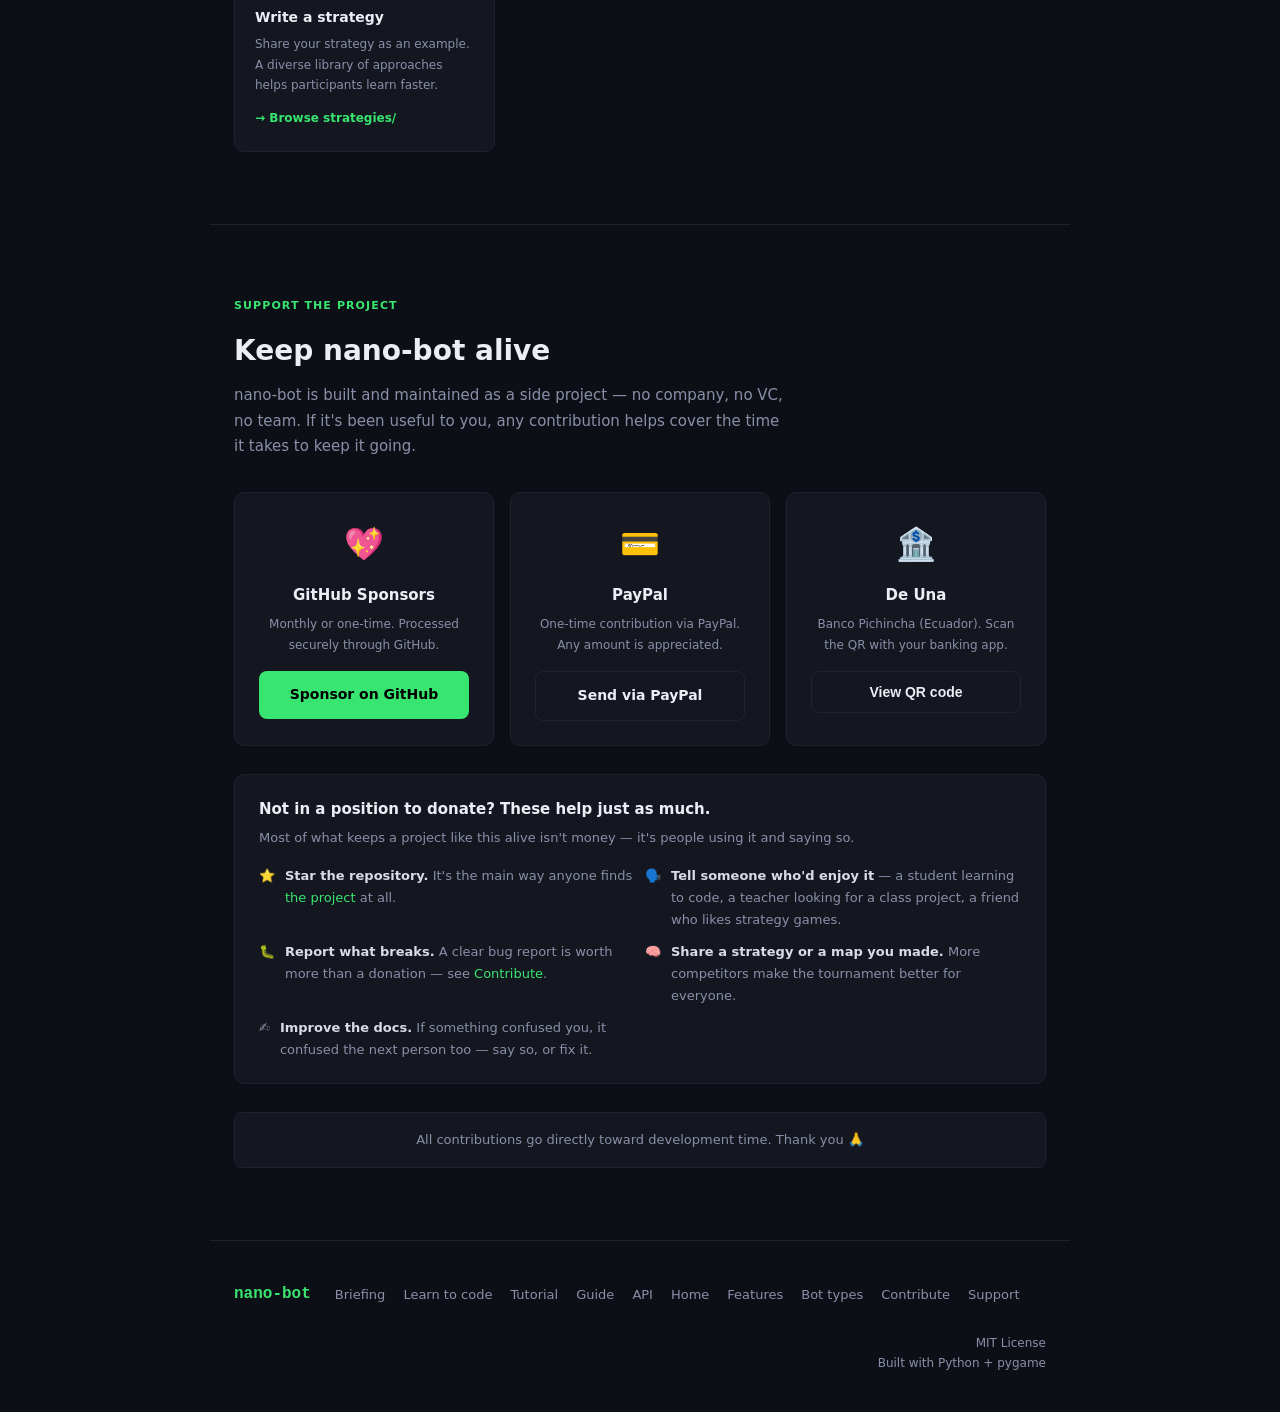
==== commit d6789758: "v0.0.36: put Support back in the always-visible menu v0.0.34 made the menu identical across all six " ====
--- a/index.html
+++ b/index.html
@@ -218,6 +218,7 @@
     <a href="docs/participant_guide.html">Guide</a>
     <a href="docs/strategy_api.html">API</a>
     <a href="#start">Get started</a>
+    <a href="#support" class="nav-support">Support</a>
     <a href="https://github.com/Habitas-Games/nano-bot-python" class="nav-gh">GitHub &#8599;</a>
   </div>
 </nav>
--- a/assets/site.css
+++ b/assets/site.css
@@ -59,6 +59,11 @@
 .nav-links a { color: var(--muted); font-size: 14px; padding: 14px 14px; transition: color .15s; }
 .nav-links a:hover { color: var(--heading); text-decoration: none; }
 .nav-links a.here { color: var(--accent); }
+/* Support sits in the nav so it's reachable from any page without scrolling
+   to the footer. Tinted, not shouting — it should read as an ask. */
+.nav-links a.nav-support { color: var(--gold); }
+.nav-links a.nav-support::before { content: "\2665\00a0"; }
+.nav-links a.nav-support:hover { color: var(--gold); text-decoration: underline; }
 .nav-gh {
   margin-left: auto;
   background: var(--surface); border: 1px solid var(--border);
